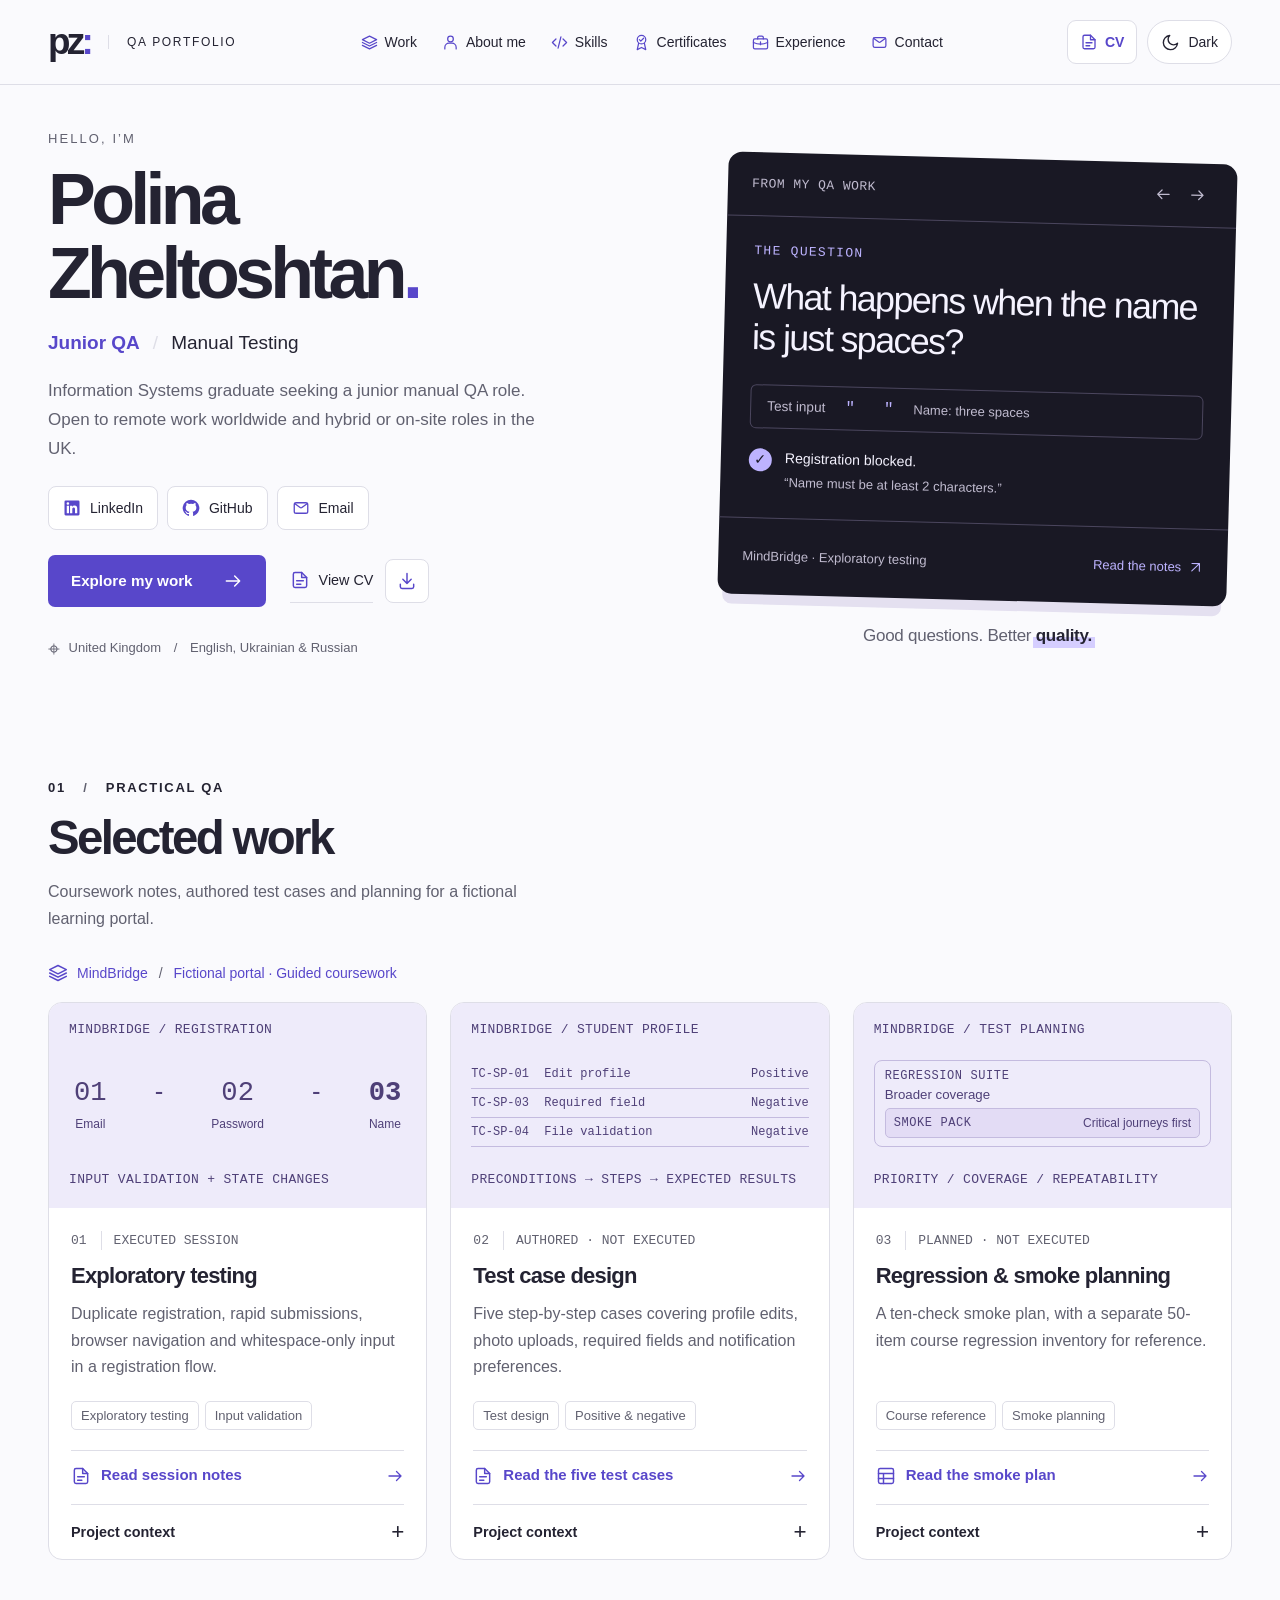
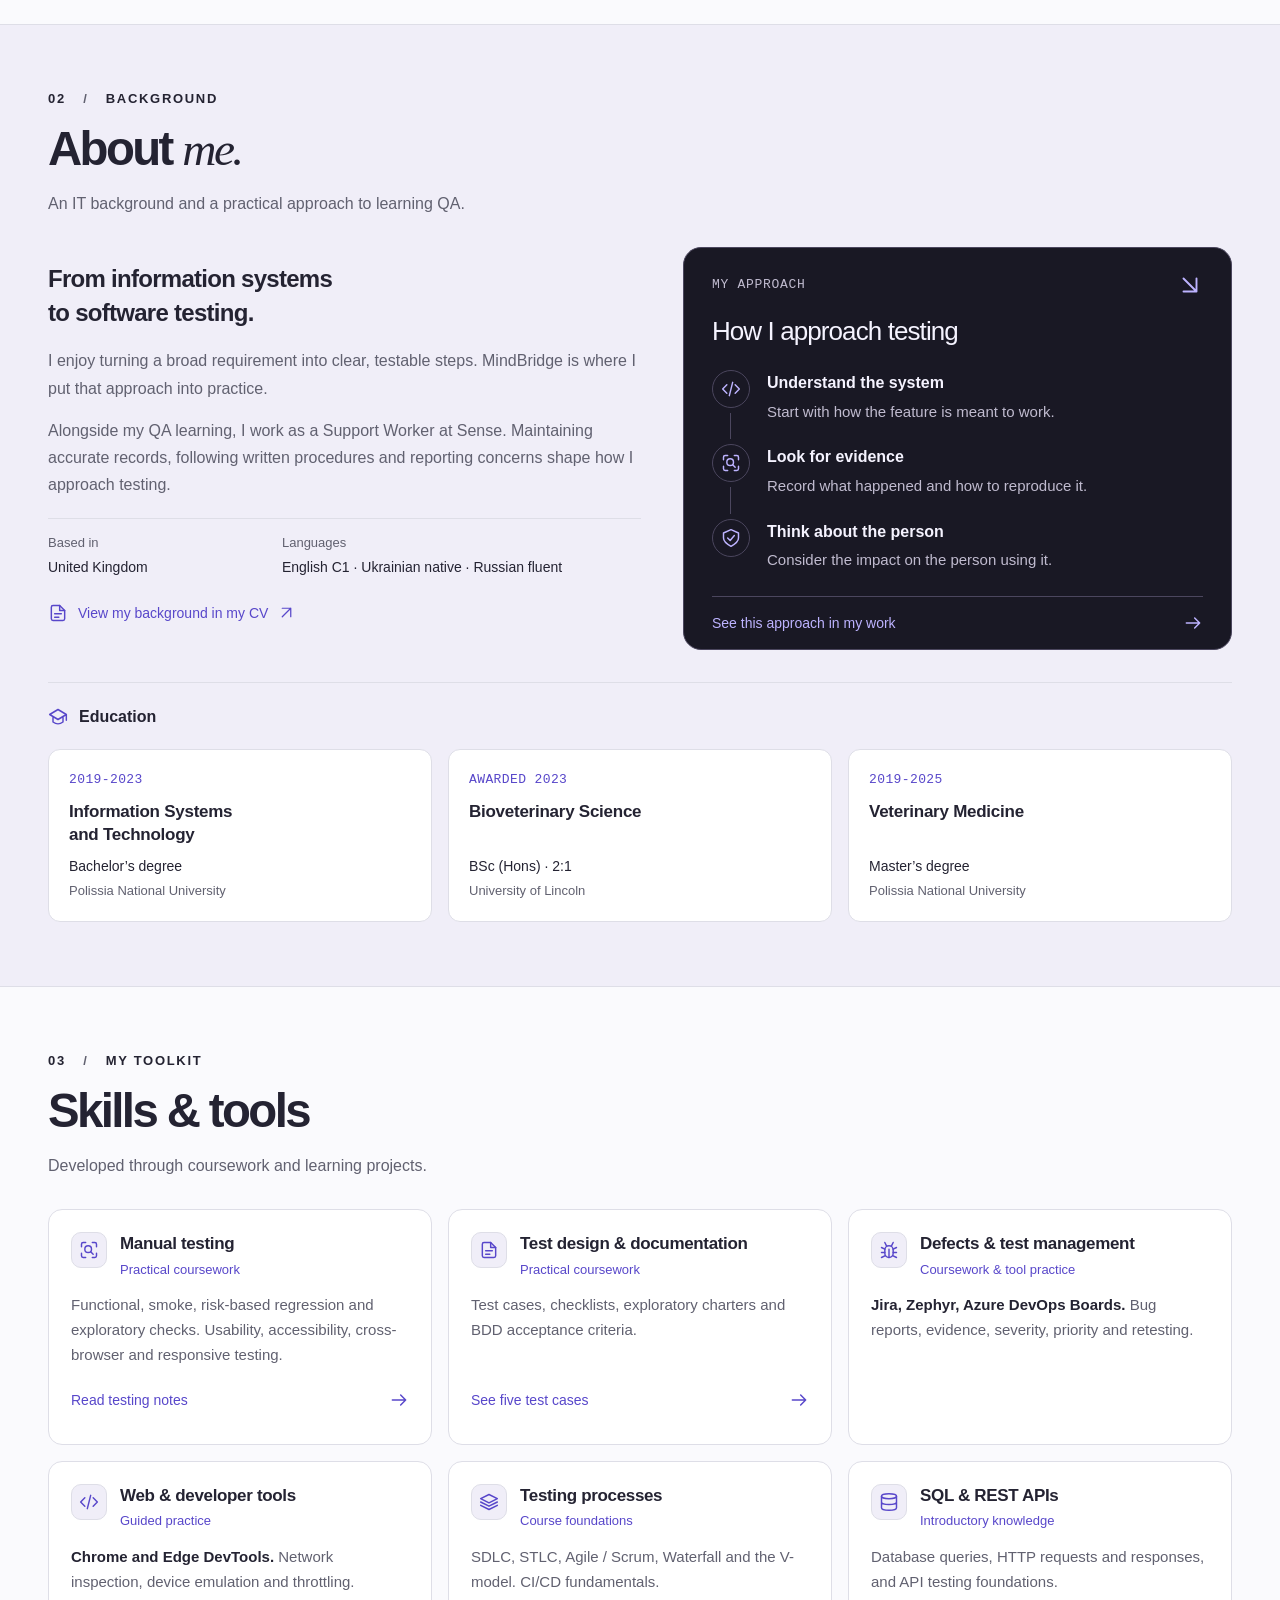
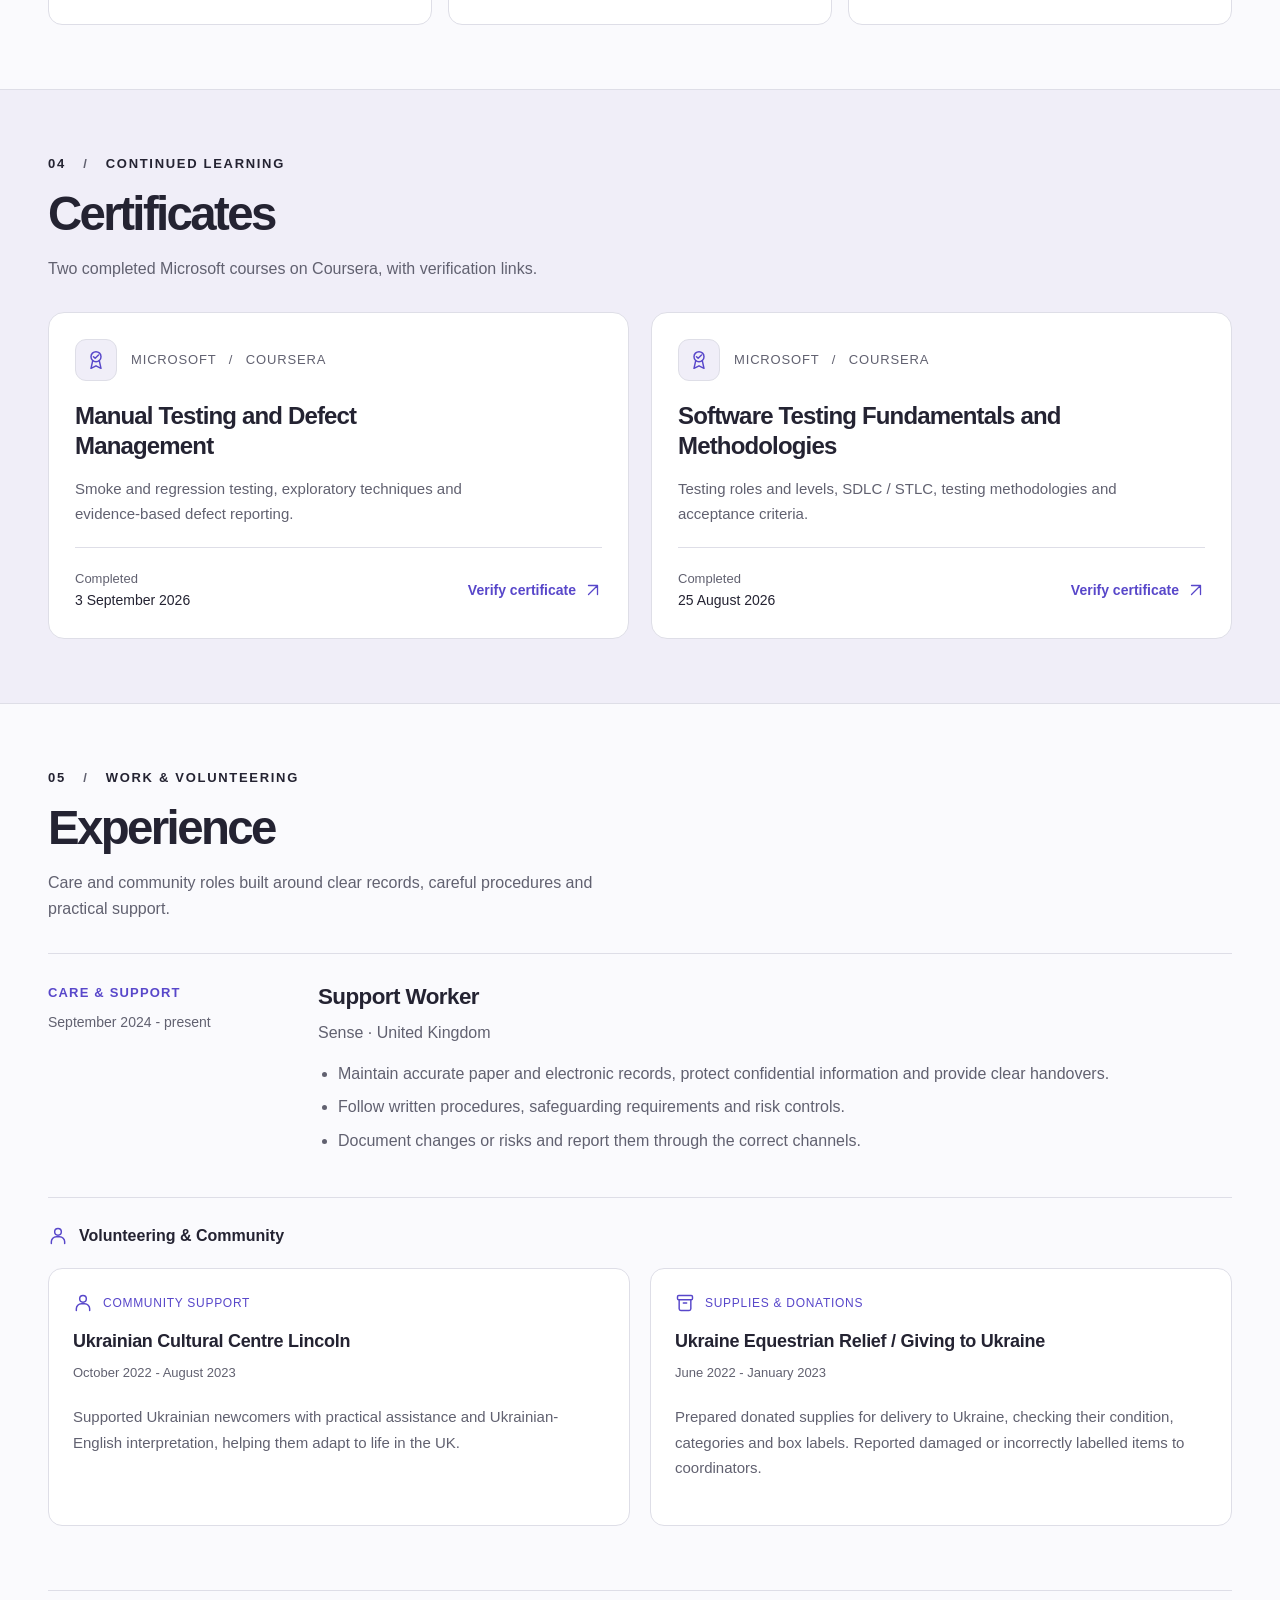
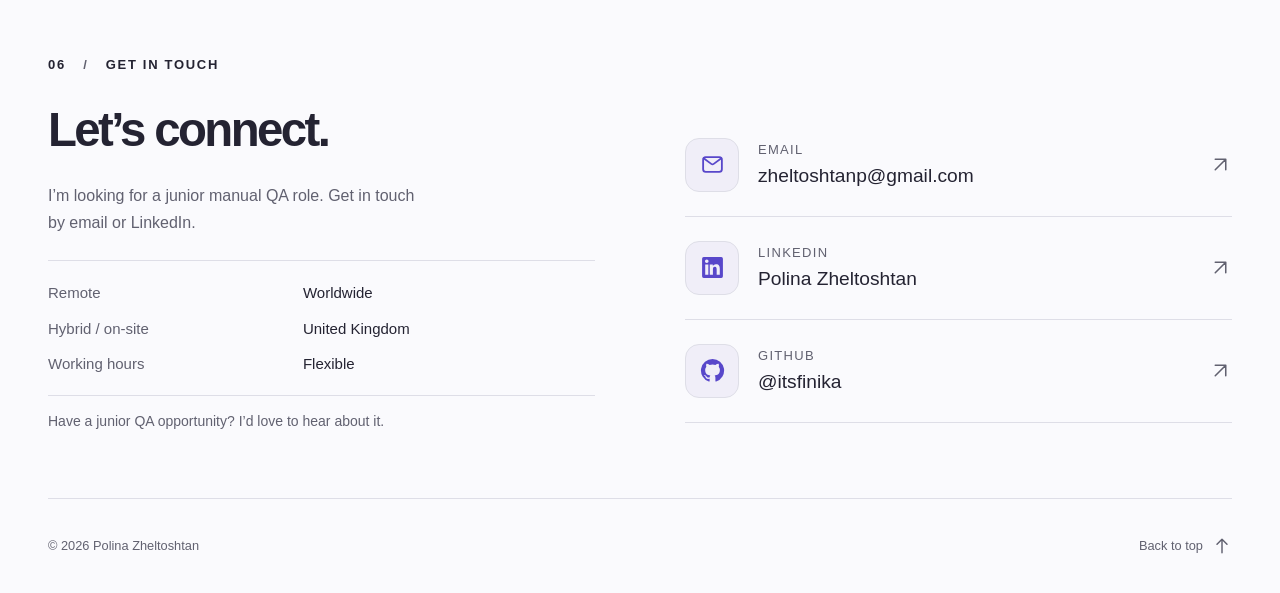
==== index.html @ d1024354 "Align volunteer and education rows when text wraps" ====
<!doctype html>
<html lang="en" class="portfolio-page">
<head>
  <meta charset="utf-8">
  <meta name="viewport" content="width=device-width, initial-scale=1">
  <meta name="description" content="Polina Zheltoshtan, aspiring QA engineer based in the UK. Explore practical testing work, test cases and exploratory testing notes.">
  <meta name="theme-color" content="#fafafd">
  <title>Polina Zheltoshtan - QA Portfolio</title>
  <link rel="icon" href="favicon-indigo.svg" type="image/svg+xml">
  <link rel="stylesheet" href="styles.css?v=998db8b4237c">
  <link rel="stylesheet" href="theme.css?v=20420f927479">
  <link rel="stylesheet" href="site.css?v=3de73f1bc0c9">
  <link rel="stylesheet" href="navigation.css?v=a8dd16d30ea9">
  <script src="site.js?v=d96e5020fb11"></script>
  <!-- social-preview:start -->
  <link rel="canonical" href="https://itsfinika.github.io/">
  <meta property="og:title" content="Polina Zheltoshtan - QA Portfolio">
  <meta property="og:description" content="Polina Zheltoshtan, aspiring QA engineer based in the UK. Explore practical testing work, test cases and exploratory testing notes.">
  <meta property="og:type" content="website">
  <meta property="og:site_name" content="Polina Zheltoshtan | QA Portfolio">
  <meta property="og:url" content="https://itsfinika.github.io/">
  <meta property="og:image" content="https://itsfinika.github.io/og.png">
  <meta property="og:image:type" content="image/png">
  <meta property="og:image:width" content="1733">
  <meta property="og:image:height" content="907">
  <meta property="og:image:alt" content="Polina Zheltoshtan. QA Portfolio. Manual testing, test design and exploratory testing.">
  <meta name="twitter:card" content="summary_large_image">
  <meta name="twitter:title" content="Polina Zheltoshtan - QA Portfolio">
  <meta name="twitter:description" content="Polina Zheltoshtan, aspiring QA engineer based in the UK. Explore practical testing work, test cases and exploratory testing notes.">
  <meta name="twitter:image" content="https://itsfinika.github.io/og.png">
  <meta name="twitter:image:alt" content="Polina Zheltoshtan. QA Portfolio. Manual testing, test design and exploratory testing.">
  <!-- social-preview:end -->
</head>
<body>
  <a class="skip-link" href="#main">Skip to content</a>
  <header class="site-header">
    <div class="header wrap">
      <a class="brand" href="#home" aria-label="Polina Zheltoshtan, home"><span class="monogram">pz<span>:</span></span><span class="brand-caption">QA PORTFOLIO</span></a>
      <nav class="section-jump" id="page-sections" aria-label="Portfolio sections">
        <details class="section-jump-menu" open>
          <summary><svg class="icon" width="20" height="20" aria-hidden="true" focusable="false"><use href="icons.svg#layers"></use></svg><span>Menu</span><svg class="icon" width="20" height="20" aria-hidden="true" focusable="false"><use href="icons.svg#chevron-down"></use></svg></summary>
          <div class="jump-content"><ul class="jump-links"><li><a href="#work" data-section-name="Work"><svg class="icon" width="20" height="20" aria-hidden="true" focusable="false"><use href="icons.svg#layers"></use></svg><span>Work</span></a></li><li><a href="#about" data-section-name="About me"><svg class="icon" width="20" height="20" aria-hidden="true" focusable="false"><use href="icons.svg#user"></use></svg><span>About me</span></a></li><li><a href="#skills" data-section-name="Skills"><svg class="icon" width="20" height="20" aria-hidden="true" focusable="false"><use href="icons.svg#code"></use></svg><span>Skills</span></a></li><li><a href="#certificates" data-section-name="Certificates"><svg class="icon" width="20" height="20" aria-hidden="true" focusable="false"><use href="icons.svg#award"></use></svg><span>Certificates</span></a></li><li><a href="#experience" data-section-name="Experience"><svg class="icon" width="20" height="20" aria-hidden="true" focusable="false"><use href="icons.svg#briefcase"></use></svg><span>Experience</span></a></li><li><a href="#contact" data-section-name="Contact"><svg class="icon" width="20" height="20" aria-hidden="true" focusable="false"><use href="icons.svg#mail"></use></svg><span>Contact</span></a></li></ul></div>
        </details>
      </nav>
      <div class="header-actions"><a class="header-cv" href="artifacts/polina-zheltoshtan-cv.pdf" target="_blank" rel="noopener noreferrer" aria-label="View CV, opens PDF in a new tab"><svg class="icon" width="20" height="20" aria-hidden="true" focusable="false"><use href="icons.svg#file-text"></use></svg><span>CV</span></a><button class="theme-toggle" type="button" data-theme-toggle aria-label="Switch to dark theme" hidden><span data-theme-symbol aria-hidden="true"><svg class="icon" width="20" height="20" aria-hidden="true" focusable="false"><use href="icons.svg#moon"></use></svg></span><span data-theme-name>Dark</span></button></div>
    </div>
  </header>
  <main id="main">
    <section class="hero hero-personal wrap" id="home" aria-labelledby="hero-title">
      <div class="hero-copy">
        <p class="eyebrow hero-greeting">HELLO, I’M</p>
        <h1 class="hero-name" id="hero-title"><span>Polina</span> <span>Zheltoshtan<span class="name-accent" aria-hidden="true">.</span></span></h1>
        <p class="hero-role"><span>Junior QA</span><span class="role-divider" aria-hidden="true">/</span><span>Manual Testing</span></p>
        <p class="hero-intro">Information Systems graduate seeking a junior manual QA role. Open to remote work worldwide and hybrid or on-site roles in the UK.</p>
        <nav class="hero-socials" aria-label="Connect with Polina">
          <a href="https://www.linkedin.com/in/polina-zheltoshtan" target="_blank" rel="noopener noreferrer"><svg class="icon" width="20" height="20" aria-hidden="true" focusable="false"><use href="icons.svg#linkedin"></use></svg><span>LinkedIn</span></a>
          <a href="https://github.com/itsfinika" target="_blank" rel="noopener noreferrer"><svg class="icon" width="20" height="20" aria-hidden="true" focusable="false"><use href="icons.svg#github"></use></svg><span>GitHub</span></a>
          <a href="mailto:zheltoshtanp@gmail.com"><svg class="icon" width="20" height="20" aria-hidden="true" focusable="false"><use href="icons.svg#mail"></use></svg><span>Email</span></a>
        </nav>
        <div class="hero-actions"><a class="button primary" href="#work">Explore my work <svg class="icon" width="20" height="20" aria-hidden="true" focusable="false"><use href="icons.svg#arrow-right"></use></svg></a><div class="cv-actions"><a class="text-link" href="artifacts/polina-zheltoshtan-cv.pdf" target="_blank" rel="noopener noreferrer"><svg class="icon" width="20" height="20" aria-hidden="true" focusable="false"><use href="icons.svg#file-text"></use></svg>View CV</a><a class="cv-download" href="artifacts/polina-zheltoshtan-cv.pdf" download aria-label="Download CV as PDF" title="Download PDF"><svg class="icon" width="20" height="20" aria-hidden="true" focusable="false"><use href="icons.svg#download"></use></svg></a></div></div>
        <p class="location"><span aria-hidden="true">⌖</span> United Kingdom <span class="separator">/</span> English, Ukrainian &amp; Russian</p>
      </div>
      <div class="hero-proof">
      <aside class="field-note note-carousel" aria-label="Examples from my QA work">
        <div class="note-top"><span>FROM MY QA WORK</span><div class="note-actions" role="group" aria-label="QA example controls" hidden><button type="button" class="note-previous" aria-label="Previous QA example" title="Previous example"><svg class="icon" width="20" height="20" aria-hidden="true" focusable="false"><use href="icons.svg#arrow-left"></use></svg></button><button type="button" class="note-next" aria-label="Next QA example" title="Next example"><svg class="icon" width="20" height="20" aria-hidden="true" focusable="false"><use href="icons.svg#arrow-right"></use></svg></button></div></div>
        <div class="note-deck">
          <div class="note-slide" id="qa-example-1" data-example-name="Whitespace-only name">
            <div class="note-body"><p class="note-label">THE QUESTION</p><h2>What happens when the name is just spaces?</h2><div class="test-input"><span>Test input</span><code aria-label="Name containing three spaces">"   "</code><span class="input-description">Name: three spaces</span></div><div class="note-result"><span class="check" aria-hidden="true">✓</span><div><strong>Registration blocked.</strong><p>“Name must be at least 2 characters.”</p></div></div></div>
            <div class="note-bottom"><span>MindBridge · Exploratory testing</span><a href="evidence/registration.html#finding-3" aria-label="Read the whitespace-only name finding">Read the notes <svg class="icon" width="20" height="20" aria-hidden="true" focusable="false"><use href="icons.svg#arrow-up-right"></use></svg></a></div>
          </div>
          <div class="note-slide" id="qa-example-4" data-example-name="Unsupported file type" hidden inert>
            <div class="note-body"><p class="note-label">THE QUESTION</p><h2>What if a photo upload is a text file?</h2><div class="test-input"><span>Test file</span><code>.txt</code><span class="input-description">Unsupported file type</span></div><div class="note-result"><span class="check note-expected" aria-hidden="true"><svg class="icon" width="20" height="20" focusable="false"><use href="icons.svg#file-text"></use></svg></span><div><strong>Expected: reject the file.</strong><p>Authored test case. Not executed.</p></div></div></div>
            <div class="note-bottom"><span>MindBridge · Test design</span><a href="evidence/student-profile.html#tc-sp-04-upload-an-invalid-profile-photo-file-type-negative">Read the test case <svg class="icon" width="20" height="20" aria-hidden="true" focusable="false"><use href="icons.svg#arrow-up-right"></use></svg></a></div>
          </div>
          <div class="note-slide" id="qa-example-5" data-example-name="Incorrect password" hidden inert>
            <div class="note-body"><p class="note-label">THE QUESTION</p><h2>Can a wrong password open the dashboard?</h2><div class="test-input"><span>Planned check</span><code>Wrong password</code><span class="input-description">Use a registered email</span></div><div class="note-result"><span class="check note-expected" aria-hidden="true"><svg class="icon" width="20" height="20" focusable="false"><use href="icons.svg#file-text"></use></svg></span><div><strong>Expected: block access.</strong><p>Planned smoke check. Not executed.</p></div></div></div>
            <div class="note-bottom"><span>MindBridge · Smoke planning</span><a href="evidence/regression-smoke.html#smoke-pack">Read the smoke plan <svg class="icon" width="20" height="20" aria-hidden="true" focusable="false"><use href="icons.svg#arrow-up-right"></use></svg></a></div>
          </div>
          <div class="note-slide" id="qa-example-2" data-example-name="Duplicate email" hidden inert>
            <div class="note-body"><p class="note-label">THE QUESTION</p><h2>What if the email is already registered?</h2><div class="test-input"><span>Test action</span><code>Sign up again</code><span class="input-description">Use a registered email</span></div><div class="note-result"><span class="check" aria-hidden="true">✓</span><div><strong>Duplicate email rejected.</strong><p>“Email already registered.”</p></div></div></div>
            <div class="note-bottom"><span>MindBridge · Exploratory testing</span><a href="evidence/registration.html#finding-1" aria-label="Read the duplicate email finding">Read the notes <svg class="icon" width="20" height="20" aria-hidden="true" focusable="false"><use href="icons.svg#arrow-up-right"></use></svg></a></div>
          </div>
          <div class="note-slide" id="qa-example-3" data-example-name="Browser Back navigation" hidden inert>
            <div class="note-body"><p class="note-label">THE QUESTION</p><h2>Does going back lose the password?</h2><div class="test-input"><span>Navigation</span><code>Step 3 → Back</code><span class="input-description">Return to Step 2</span></div><div class="note-result"><span class="check" aria-hidden="true">✓</span><div><strong>Password retained.</strong><p>The entered value remained available.</p></div></div></div>
            <div class="note-bottom"><span>MindBridge · Exploratory testing</span><a href="evidence/registration.html#finding-2" aria-label="Read the browser Back finding">Read the notes <svg class="icon" width="20" height="20" aria-hidden="true" focusable="false"><use href="icons.svg#arrow-up-right"></use></svg></a></div>
          </div>
        </div>
        <p class="sr-only note-announcement" role="status" aria-live="polite" aria-atomic="true"></p>
      </aside>
      <p class="hero-motto">Good questions. Better <span class="highlight">quality.</span></p>
      </div>
    </section>
    <section class="work wrap section" id="work" aria-labelledby="work-title">
      <div class="section-heading"><div><p class="eyebrow">01 <span>/</span> PRACTICAL QA</p><h2 id="work-title">Selected work</h2></div><p>Coursework notes, authored test cases and planning for a fictional learning portal.</p></div>
      <p class="project-family"><svg class="icon" width="20" height="20" aria-hidden="true" focusable="false"><use href="icons.svg#layers"></use></svg><span>MindBridge <span aria-hidden="true">/</span> Fictional portal · Guided coursework</span></p>
      <div class="project-grid">
        <article class="project" id="registration">
          <div class="project-visual registration-visual" aria-label="Registration flow: email, password, name"><span class="visual-caption">MINDBRIDGE / REGISTRATION</span><div class="flow"><span>01<span>Email</span></span><i aria-hidden="true">-</i><span>02<span>Password</span></span><i aria-hidden="true">-</i><span class="flow-active">03<span>Name</span></span></div><span class="visual-foot">INPUT VALIDATION + STATE CHANGES</span></div>
          <div class="project-body"><p class="project-meta">01 <span>EXECUTED SESSION</span></p><h3>Exploratory testing</h3><p>Duplicate registration, rapid submissions, browser navigation and whitespace-only input in a registration flow.</p><div class="tags"><span>Exploratory testing</span><span>Input validation</span></div><a class="read-evidence" href="evidence/registration.html"><span class="link-label"><svg class="icon" width="20" height="20" aria-hidden="true" focusable="false"><use href="icons.svg#file-text"></use></svg><span>Read session notes</span></span><svg class="icon" width="20" height="20" aria-hidden="true" focusable="false"><use href="icons.svg#arrow-right"></use></svg></a><details class="project-context"><summary>Project context <span aria-hidden="true">+</span></summary><div class="case-content"><h4>Approach</h4><p>Followed a course charter to explore repeated input, browser Back and whitespace validation in a local lab on 31 August 2026.</p><h4>Outcome</h4><p>Four UI observations from approximately nine minutes of recorded execution. No defects were confirmed; rapid submission still needs request and data-level evidence.</p><div class="context-downloads"><a class="artifact-link" href="artifacts/mindbridge-exploratory-notes.md" download><span class="link-label"><svg class="icon" width="20" height="20" aria-hidden="true" focusable="false"><use href="icons.svg#file-text"></use></svg><span>Download session notes</span></span><span class="link-meta">.md<svg class="icon icon-small" width="20" height="20" aria-hidden="true" focusable="false"><use href="icons.svg#download"></use></svg></span></a></div></div></details></div>
        </article>
        <article class="project" id="profile-testing">
          <div class="project-visual profile-visual"><span class="visual-caption">MINDBRIDGE / STUDENT PROFILE</span><div class="mini-table" aria-label="Sample test cases"><div><span>TC-SP-01</span><strong>Edit profile</strong><em>Positive</em></div><div><span>TC-SP-03</span><strong>Required field</strong><em>Negative</em></div><div><span>TC-SP-04</span><strong>File validation</strong><em>Negative</em></div></div><span class="visual-foot">PRECONDITIONS → STEPS → EXPECTED RESULTS</span></div>
          <div class="project-body"><p class="project-meta">02 <span>AUTHORED · NOT EXECUTED</span></p><h3>Test case design</h3><p>Five step-by-step cases covering profile edits, photo uploads, required fields and notification preferences.</p><div class="tags"><span>Test design</span><span>Positive & negative</span></div><a class="read-evidence" href="evidence/student-profile.html"><span class="link-label"><svg class="icon" width="20" height="20" aria-hidden="true" focusable="false"><use href="icons.svg#file-text"></use></svg><span>Read the five test cases</span></span><svg class="icon" width="20" height="20" aria-hidden="true" focusable="false"><use href="icons.svg#arrow-right"></use></svg></a><details class="project-context"><summary>Project context <span aria-hidden="true">+</span></summary><div class="case-content"><h4>Approach</h4><p>Defined independent preconditions, specific test data, observable expected results and a baseline to restore after each case.</p><h4>Scope & status</h4><p>Based on five course scenarios and reference examples. The portfolio edition has independent setup, concise steps and bundled test files. Not executed.</p><div class="context-downloads"><a class="artifact-link" href="artifacts/mindbridge-test-cases.md" download><span class="link-label"><svg class="icon" width="20" height="20" aria-hidden="true" focusable="false"><use href="icons.svg#file-text"></use></svg><span>Download test cases</span></span><span class="link-meta">.md<svg class="icon icon-small" width="20" height="20" aria-hidden="true" focusable="false"><use href="icons.svg#download"></use></svg></span></a><a class="artifact-link" href="artifacts/mindbridge-test-cases.zip" download><span class="link-label"><svg class="icon" width="20" height="20" aria-hidden="true" focusable="false"><use href="icons.svg#archive"></use></svg><span>Cases with test fixtures</span></span><span class="link-meta">.zip<svg class="icon icon-small" width="20" height="20" aria-hidden="true" focusable="false"><use href="icons.svg#download"></use></svg></span></a></div></div></details></div>
        </article>
        <article class="project" id="regression">
          <div class="project-visual regression-visual"><span class="visual-caption">MINDBRIDGE / TEST PLANNING</span><div class="suite-diagram"><div><span>REGRESSION SUITE</span><strong>Broader coverage</strong><div><span>SMOKE PACK</span><strong>Critical journeys first</strong></div></div></div><span class="visual-foot">PRIORITY / COVERAGE / REPEATABILITY</span></div>
          <div class="project-body"><p class="project-meta">03 <span>PLANNED &middot; NOT EXECUTED</span></p><h3>Regression & smoke planning</h3><p>A ten-check smoke plan, with a separate 50-item course regression inventory for reference.</p><div class="tags"><span>Course reference</span><span>Smoke planning</span></div><a class="read-evidence" href="evidence/regression-smoke.html"><span class="link-label"><svg class="icon" width="20" height="20" aria-hidden="true" focusable="false"><use href="icons.svg#table"></use></svg><span>Read the smoke plan</span></span><svg class="icon" width="20" height="20" aria-hidden="true" focusable="false"><use href="icons.svg#arrow-right"></use></svg></a><details class="project-context"><summary>Project context <span aria-hidden="true">+</span></summary><div class="case-content"><h4>Approach</h4><p>Refined a guided smoke-planning exercise with explicit fixture states and checks of observable outcomes.</p><h4>Deliverables</h4><p>The smoke CSV contains proposed checks. The 50-item inventory and its priorities are course reference material. Setup, open questions and ID mapping are included; execution and import are not claimed.</p><div class="context-downloads"><a class="artifact-link" href="artifacts/smoke-pack.csv" download><span class="link-label"><svg class="icon" width="20" height="20" aria-hidden="true" focusable="false"><use href="icons.svg#table"></use></svg><span>Download smoke checks</span></span><span class="link-meta">.csv<svg class="icon icon-small" width="20" height="20" aria-hidden="true" focusable="false"><use href="icons.svg#download"></use></svg></span></a><a class="artifact-link" href="artifacts/master-regression-suite.csv" download><span class="link-label"><svg class="icon" width="20" height="20" aria-hidden="true" focusable="false"><use href="icons.svg#table"></use></svg><span>Course regression inventory</span></span><span class="link-meta">.csv<svg class="icon icon-small" width="20" height="20" aria-hidden="true" focusable="false"><use href="icons.svg#download"></use></svg></span></a></div></div></details></div>
        </article>
      </div>
    </section>
    <section class="about-section" id="about" aria-labelledby="about-title">
      <div class="wrap section">
        <div class="section-heading"><div><p class="eyebrow">02 <span>/</span> BACKGROUND</p><h2 id="about-title">About <span class="serif">me.</span></h2></div><p>An IT background and a practical approach to learning QA.</p></div>
        <div class="about-story-grid">

          <div class="about-story">
            <p class="about-intro">From information systems<br> to software testing.</p>
            <p>I enjoy turning a broad requirement into clear, testable steps. MindBridge is where I put that approach into practice.</p>
            <p>Alongside my QA learning, I work as a Support Worker at Sense. Maintaining accurate records, following written procedures and reporting concerns shape how I approach testing.</p>
            <dl class="about-facts"><div><dt>Based in</dt><dd>United Kingdom</dd></div><div><dt>Languages</dt><dd>English C1 · Ukrainian native · Russian fluent</dd></div></dl>
            <a class="about-cv-link" href="artifacts/polina-zheltoshtan-cv.pdf" target="_blank" rel="noopener noreferrer"><svg class="icon" width="20" height="20" aria-hidden="true" focusable="false"><use href="icons.svg#file-text"></use></svg><span>View my background in my CV</span><svg class="icon" width="20" height="20" aria-hidden="true" focusable="false"><use href="icons.svg#arrow-up-right"></use></svg></a>
          </div>
          <aside class="journey-card" aria-labelledby="journey-title">
            <div class="journey-top"><span>MY APPROACH</span><svg class="icon" width="20" height="20" aria-hidden="true" focusable="false"><use href="icons.svg#arrow-down-right"></use></svg></div>
            <h3 id="journey-title">How I approach testing</h3>
            <ol class="journey-list">
              <li><span class="feature-icon" aria-hidden="true"><svg class="icon" width="20" height="20" aria-hidden="true" focusable="false"><use href="icons.svg#code"></use></svg></span><div><h4>Understand the system</h4><p>Start with how the feature is meant to work.</p></div></li>
              <li><span class="feature-icon" aria-hidden="true"><svg class="icon" width="20" height="20" aria-hidden="true" focusable="false"><use href="icons.svg#scan"></use></svg></span><div><h4>Look for evidence</h4><p>Record what happened and how to reproduce it.</p></div></li>
              <li><span class="feature-icon" aria-hidden="true"><svg class="icon" width="20" height="20" aria-hidden="true" focusable="false"><use href="icons.svg#shield-check"></use></svg></span><div><h4>Think about the person</h4><p>Consider the impact on the person using it.</p></div></li>
            </ol>
            <a href="#work">See this approach in my work <svg class="icon" width="20" height="20" aria-hidden="true" focusable="false"><use href="icons.svg#arrow-right"></use></svg></a>
          </aside>
        </div>
        <div class="education-block" aria-labelledby="education-title">
          <div class="subsection-label"><svg class="icon" width="20" height="20" aria-hidden="true" focusable="false"><use href="icons.svg#graduation-cap"></use></svg><h3 id="education-title">Education</h3></div>
          <div class="education-grid">
            <article><p class="education-date">2019-2023</p><h4>Information Systems<br> and Technology</h4><p>Bachelor’s degree</p><span>Polissia National University</span></article>
            <article><p class="education-date">AWARDED 2023</p><h4>Bioveterinary Science</h4><p>BSc (Hons) · 2:1</p><span>University of Lincoln</span></article>
            <article><p class="education-date">2019-2025</p><h4>Veterinary Medicine</h4><p>Master’s degree</p><span>Polissia National University</span></article>
          </div>
        </div>
      </div>
    </section>
    <section class="toolkit wrap section" id="skills" aria-labelledby="skills-title">
      <div class="section-heading"><div><p class="eyebrow">03 <span>/</span> MY TOOLKIT</p><h2 id="skills-title">Skills & tools</h2></div><p>Developed through coursework and learning projects.</p></div>
      <div class="skill-grid"><article class="skill-card"><div class="skill-heading"><span class="feature-icon" aria-hidden="true"><svg class="icon" width="20" height="20" aria-hidden="true" focusable="false"><use href="icons.svg#scan"></use></svg></span><div><h3>Manual testing</h3><p class="skill-level">Practical coursework</p></div></div><p class="skill-description">Functional, smoke, risk-based regression and exploratory checks. Usability, accessibility, cross-browser and responsive testing.</p><a class="skill-evidence" href="evidence/registration.html">Read testing notes <svg class="icon" width="20" height="20" aria-hidden="true" focusable="false"><use href="icons.svg#arrow-right"></use></svg></a></article><article class="skill-card"><div class="skill-heading"><span class="feature-icon" aria-hidden="true"><svg class="icon" width="20" height="20" aria-hidden="true" focusable="false"><use href="icons.svg#file-text"></use></svg></span><div><h3>Test design & documentation</h3><p class="skill-level">Practical coursework</p></div></div><p class="skill-description">Test cases, checklists, exploratory charters and BDD acceptance criteria.</p><a class="skill-evidence" href="evidence/student-profile.html">See five test cases <svg class="icon" width="20" height="20" aria-hidden="true" focusable="false"><use href="icons.svg#arrow-right"></use></svg></a></article><article class="skill-card"><div class="skill-heading"><span class="feature-icon" aria-hidden="true"><svg class="icon" width="20" height="20" aria-hidden="true" focusable="false"><use href="icons.svg#bug"></use></svg></span><div><h3>Defects & test management</h3><p class="skill-level">Coursework & tool practice</p></div></div><p class="skill-description"><strong>Jira, Zephyr, Azure DevOps Boards.</strong> Bug reports, evidence, severity, priority and retesting.</p></article><article class="skill-card"><div class="skill-heading"><span class="feature-icon" aria-hidden="true"><svg class="icon" width="20" height="20" aria-hidden="true" focusable="false"><use href="icons.svg#code"></use></svg></span><div><h3>Web & developer tools</h3><p class="skill-level">Guided practice</p></div></div><p class="skill-description"><strong>Chrome and Edge DevTools.</strong> Network inspection, device emulation and throttling.</p></article><article class="skill-card"><div class="skill-heading"><span class="feature-icon" aria-hidden="true"><svg class="icon" width="20" height="20" aria-hidden="true" focusable="false"><use href="icons.svg#layers"></use></svg></span><div><h3>Testing processes</h3><p class="skill-level">Course foundations</p></div></div><p class="skill-description">SDLC, STLC, Agile / Scrum, Waterfall and the V-model. CI/CD fundamentals.</p></article><article class="skill-card"><div class="skill-heading"><span class="feature-icon" aria-hidden="true"><svg class="icon" width="20" height="20" aria-hidden="true" focusable="false"><use href="icons.svg#database"></use></svg></span><div><h3>SQL & REST APIs</h3><p class="skill-level">Introductory knowledge</p></div></div><p class="skill-description">Database queries, HTTP requests and responses, and API testing foundations.</p></article></div>
    </section>
    <section class="certifications-section" id="certificates" aria-labelledby="certificates-title"><div class="wrap section">
      <div class="section-heading"><div><p class="eyebrow">04 <span>/</span> CONTINUED LEARNING</p><h2 id="certificates-title">Certificates</h2></div><p>Two completed Microsoft courses on Coursera, with verification links.</p></div>
      <div class="certificate-grid"><article class="certificate-card">
  <div class="certificate-top"><span class="feature-icon" aria-hidden="true"><svg class="icon" width="20" height="20" aria-hidden="true" focusable="false"><use href="icons.svg#award"></use></svg></span><span>MICROSOFT <span aria-hidden="true">/</span> COURSERA</span></div>
  <h3>Manual Testing and Defect Management</h3><p>Smoke and regression testing, exploratory techniques and evidence-based defect reporting.</p>
  <div class="certificate-bottom"><span>Completed <time datetime="2026-09-03">3 September 2026</time></span><a href="https://www.coursera.org/account/accomplishments/verify/F2MSXQT20IV5" target="_blank" rel="noopener noreferrer" aria-label="Verify certificate: Manual Testing and Defect Management">Verify certificate <svg class="icon" width="20" height="20" aria-hidden="true" focusable="false"><use href="icons.svg#arrow-up-right"></use></svg></a></div>
</article>
<article class="certificate-card">
  <div class="certificate-top"><span class="feature-icon" aria-hidden="true"><svg class="icon" width="20" height="20" aria-hidden="true" focusable="false"><use href="icons.svg#award"></use></svg></span><span>MICROSOFT <span aria-hidden="true">/</span> COURSERA</span></div>
  <h3>Software Testing Fundamentals and Methodologies</h3><p>Testing roles and levels, SDLC / STLC, testing methodologies and acceptance criteria.</p>
  <div class="certificate-bottom"><span>Completed <time datetime="2026-08-25">25 August 2026</time></span><a href="https://www.coursera.org/account/accomplishments/verify/H235QQZV63V8" target="_blank" rel="noopener noreferrer" aria-label="Verify certificate: Software Testing Fundamentals and Methodologies">Verify certificate <svg class="icon" width="20" height="20" aria-hidden="true" focusable="false"><use href="icons.svg#arrow-up-right"></use></svg></a></div>
</article></div>
    </div></section>
    <section class="experience wrap section" id="experience" aria-labelledby="experience-title">
      <div class="section-heading"><div><p class="eyebrow">05 <span>/</span> WORK & VOLUNTEERING</p><h2 id="experience-title">Experience</h2></div><p>Care and community roles built around clear records, careful procedures and practical support.</p></div>
      <div class="experience-list">
        <article class="experience-item"><div class="experience-meta"><p class="experience-kind">CARE & SUPPORT</p><p>September 2024 - present</p></div><div><h3>Support Worker</h3><p class="experience-place">Sense · United Kingdom</p><ul><li>Maintain accurate paper and electronic records, protect confidential information and provide clear handovers.</li><li>Follow written procedures, safeguarding requirements and risk controls.</li><li>Document changes or risks and report them through the correct channels.</li></ul></div></article>
      </div>
      <section class="volunteering" aria-labelledby="volunteering-title">
        <div class="subsection-label"><svg class="icon" width="20" height="20" aria-hidden="true" focusable="false"><use href="icons.svg#user"></use></svg><h3 id="volunteering-title">Volunteering &amp; Community</h3></div>
        <div class="volunteer-grid">
          <article class="volunteer-card">
            <div class="volunteer-kind"><svg class="icon" width="20" height="20" aria-hidden="true" focusable="false"><use href="icons.svg#user"></use></svg><span>COMMUNITY SUPPORT</span></div>
            <h4>Ukrainian Cultural Centre Lincoln</h4>
            <p class="volunteer-date"><time datetime="2022-10">October 2022</time> - <time datetime="2023-08">August 2023</time></p>
            <p>Supported Ukrainian newcomers with practical assistance and Ukrainian-English interpretation, helping them adapt to life in the UK.</p>
          </article>
          <article class="volunteer-card">
            <div class="volunteer-kind"><svg class="icon" width="20" height="20" aria-hidden="true" focusable="false"><use href="icons.svg#archive"></use></svg><span>SUPPLIES &amp; DONATIONS</span></div>
            <h4>Ukraine Equestrian Relief / Giving to Ukraine</h4>
            <p class="volunteer-date"><time datetime="2022-06">June 2022</time> - <time datetime="2023-01">January 2023</time></p>
            <p>Prepared donated supplies for delivery to Ukraine, checking their condition, categories and box labels. Reported damaged or incorrectly labelled items to coordinators.</p>
          </article>
        </div>
      </section>
    </section>
    <section class="contact wrap section" id="contact" aria-labelledby="contact-title"><p class="eyebrow">06 <span>/</span> GET IN TOUCH</p><div class="contact-grid"><div><h2 id="contact-title">Let’s connect.</h2><p>I’m looking for a junior manual QA role. Get in touch by email or LinkedIn.</p><dl class="work-preferences"><div><dt>Remote</dt><dd>Worldwide</dd></div><div><dt>Hybrid / on-site</dt><dd>United Kingdom</dd></div><div><dt>Working hours</dt><dd>Flexible</dd></div></dl><p class="availability-note">Have a junior QA opportunity? I’d love to hear about it.</p></div><div class="contact-links"><a href="mailto:zheltoshtanp@gmail.com" title="Write an email to Polina"><span class="contact-icon" aria-hidden="true"><svg class="icon" width="20" height="20" aria-hidden="true" focusable="false"><use href="icons.svg#mail"></use></svg></span><span class="contact-copy"><small>EMAIL</small><span class="contact-value" id="contact-email">zheltoshtanp@gmail.com</span></span><span class="contact-arrow" aria-hidden="true"><svg class="icon" width="20" height="20" aria-hidden="true" focusable="false"><use href="icons.svg#arrow-up-right"></use></svg></span></a><a href="https://www.linkedin.com/in/polina-zheltoshtan" target="_blank" rel="noopener noreferrer"><span class="contact-icon" aria-hidden="true"><svg class="icon" width="20" height="20" aria-hidden="true" focusable="false"><use href="icons.svg#linkedin"></use></svg></span><span class="contact-copy"><small>LINKEDIN</small><span class="contact-value">Polina Zheltoshtan</span></span><span class="contact-arrow" aria-hidden="true"><svg class="icon" width="20" height="20" aria-hidden="true" focusable="false"><use href="icons.svg#arrow-up-right"></use></svg></span></a><a href="https://github.com/itsfinika" target="_blank" rel="noopener noreferrer"><span class="contact-icon" aria-hidden="true"><svg class="icon" width="20" height="20" aria-hidden="true" focusable="false"><use href="icons.svg#github"></use></svg></span><span class="contact-copy"><small>GITHUB</small><span class="contact-value">@itsfinika</span></span><span class="contact-arrow" aria-hidden="true"><svg class="icon" width="20" height="20" aria-hidden="true" focusable="false"><use href="icons.svg#arrow-up-right"></use></svg></span></a></div></div></section>
  </main>
  <footer class="wrap footer"><span>© 2026 Polina Zheltoshtan</span><a href="#home">Back to top <svg class="icon" width="20" height="20" aria-hidden="true" focusable="false"><use href="icons.svg#arrow-up"></use></svg></a></footer>
</body>
</html>
---- styles.css ----
:root{color-scheme:light;--ink:#19231d;--muted:#5b645e;--line:#dbe0da;--paper:#fafbf8;--accent:#d3f26b;--dark:#131916;--radius:14px;font-family:"Segoe UI",Arial,sans-serif;color:var(--ink);background:var(--paper);font-synthesis:none}
*{box-sizing:border-box}html{scroll-behavior:smooth;scroll-padding-top:2rem}body{margin:0}a{color:inherit;text-decoration:none}button,a,summary{-webkit-tap-highlight-color:transparent}a:focus-visible,summary:focus-visible{outline:3px solid #648716;outline-offset:6px}a:hover{text-decoration:underline;text-underline-offset:5px}p{font-size:1rem;line-height:1.7;margin:0 0 1.25rem}h1,h2,h3,h4{margin:0;font-weight:600}h1,h2{letter-spacing:-.055em;line-height:1.08}h2{font-size:clamp(2.35rem,4.4vw,3.65rem)}.wrap{width:min(1240px,calc(100% - 96px));margin-inline:auto}.header{display:flex;align-items:center;justify-content:space-between;min-height:104px;border-bottom:1px solid var(--line);gap:24px}.brand{display:flex;align-items:center;gap:18px}.brand:hover{text-decoration:none}.monogram{font-size:2.3rem;font-weight:750;letter-spacing:-.1em}.monogram>span{color:#769f23}.brand-caption{font-size:.75rem;letter-spacing:.14em;border-left:1px solid #b9c0b9;padding-left:18px}.header nav{display:flex;align-items:center;gap:32px;font-size:.9rem}.nav-contact{border:1px solid var(--ink);border-radius:40px;padding:11px 20px}.nav-contact>span{margin-left:16px}.hero{display:grid;grid-template-columns:1.2fr 1fr;gap:70px;align-items:center;padding-block:83px 76px}.eyebrow{font-size:.75rem;letter-spacing:.13em;font-weight:650;line-height:1.6;margin-bottom:27px}.eyebrow>span{margin:0 12px;color:#88927d}h1{font-size:clamp(3rem,5.4vw,4.9rem);margin-bottom:28px;letter-spacing:-.065em}.highlight{position:relative;display:inline-block;isolation:isolate}.highlight:after{content:"";position:absolute;z-index:-1;inset:60% -6px 2px;background:var(--accent)}.hero-intro{max-width:485px;font-size:1.09rem;color:var(--muted);line-height:1.8}.hero-actions{display:flex;align-items:center;flex-wrap:wrap;gap:25px;margin-top:32px}.button{display:inline-flex;justify-content:space-between;align-items:center;gap:30px;font-size:.95rem;font-weight:600;padding:16px 23px;border-radius:7px}.primary{background:var(--ink);color:white}.primary:hover{background:#344139;text-decoration:none}.text-link{font-size:.9rem;border-bottom:1px solid var(--ink);padding-bottom:4px}.location{font-size:.8rem;color:var(--muted);margin:35px 0 0}.location>span:first-child{font-size:1.3rem;vertical-align:middle;margin-right:5px}.separator{margin:0 9px;color:#8c978e}.field-note{background:var(--dark);color:#f5f8f0;border-radius:var(--radius);transform:rotate(1.5deg);box-shadow:0 15px 0 -5px #e7ebdf;overflow:hidden}.note-top{display:flex;justify-content:space-between;gap:20px;padding:22px 26px;border-bottom:1px solid #354137;color:#bec9bf;font-family:Consolas,monospace;font-size:.75rem;letter-spacing:.035em}.note-body{padding:29px 32px 30px}.note-label{font-family:Consolas,monospace;color:var(--accent);font-size:.75rem;letter-spacing:.1em;margin-bottom:14px}.note-body h2{font-size:clamp(2rem,3.3vw,3rem);letter-spacing:-.045em;font-weight:500;line-height:1.1}.test-input{display:flex;gap:25px;align-items:center;border:1px solid #667360;border-radius:6px;padding:12px 16px;margin-top:25px;font-size:.85rem;color:#d5ddd2}.test-input code{color:var(--accent);font-size:1.2rem;white-space:pre}.input-caret{height:19px;border-left:1px solid var(--accent)}.note-result{display:flex;gap:13px;margin-top:20px;align-items:flex-start}.check{background:var(--accent);color:var(--dark);border-radius:50%;width:23px;height:23px;display:grid;place-items:center;flex-shrink:0;font-size:.9rem}.note-result strong{font-size:.88rem;font-weight:500}.note-result p{font-size:.8rem;color:#b5c0b3;margin:5px 0 0}.note-bottom{display:flex;justify-content:space-between;gap:18px;padding:18px 26px;border-top:1px solid #354137;font-size:.75rem;color:#b5c0b3}.note-bottom a{color:var(--accent);white-space:nowrap}.focus-strip{border-block:1px solid var(--line);background:#f0f3eb}.focus-strip>.wrap{display:flex;align-items:center;justify-content:space-between;gap:20px;padding-block:22px}.focus-strip span{font-size:.75rem;color:var(--muted);letter-spacing:.08em}.focus-strip p{margin:0;font-size:.95rem}.focus-strip i{font-style:normal;color:#8d9d77;margin:0 28px}.section{padding-block:86px}.section-heading{display:flex;justify-content:space-between;align-items:flex-end;gap:40px;margin-bottom:40px}.section-heading .eyebrow{margin-bottom:18px}.section-heading>p{max-width:295px;color:var(--muted);font-size:.95rem;margin-bottom:4px}.project-grid{display:grid;grid-template-columns:repeat(3,minmax(0,1fr));gap:23px}.project{border:1px solid var(--line);border-radius:var(--radius);background:white;align-self:start;overflow:hidden;scroll-margin-top:24px}.project-visual{height:221px;display:flex;flex-direction:column;justify-content:space-between;padding:23px 21px;overflow:hidden}.visual-caption,.visual-foot{font-family:Consolas,monospace;font-size:.75rem;letter-spacing:.025em}.visual-foot{font-size:.75rem}.registration-visual{background:#eaf0db}.flow{display:flex;justify-content:space-between;align-items:flex-start;gap:4px;padding:10px 9px}.flow>span{display:flex;flex-direction:column;align-items:center;font-family:Consolas,monospace;font-size:1.7rem}.flow>span>span{font: .75rem "Segoe UI",Arial,sans-serif;margin-top:9px}.flow i{font-style:normal;color:#91a57a;font-size:1.6rem}.flow-active{color:#365019;font-weight:bold}.profile-visual{background:#e8eef7}.mini-table{font-family:Consolas,monospace;font-size:.75rem}.mini-table>div{display:grid;grid-template-columns:66px 1fr auto;gap:7px;padding:11px 0;border-bottom:1px solid #c5d1e0}.mini-table strong{font-weight:500}.mini-table em{font-style:normal;color:#455574}.regression-visual{background:#ede9f4}.suite-diagram{padding:4px 0}.suite-diagram>div{border:1px solid #c3b8d9;border-radius:8px;padding:11px 13px;display:flex;flex-direction:column;gap:4px}.suite-diagram span{font-family:Consolas,monospace;font-size:.75rem;letter-spacing:.05em;color:#5e4f74}.suite-diagram strong{font-size:.83rem;font-weight:500}.suite-diagram>div>div{border:1px solid #9e8eb6;border-radius:5px;padding:9px 12px;margin-top:5px;display:flex;justify-content:space-between;align-items:center;gap:8px;background:#e1d8ee}.suite-diagram>div>div strong{font-size:.75rem}.project-body{padding:24px 23px 0}.project-meta{display:flex;align-items:center;gap:14px;color:var(--muted);font-family:Consolas,monospace;font-size:.75rem;line-height:1.5;margin-bottom:15px}.project-meta>span{border-left:1px solid var(--line);padding-left:12px}.project h3{font-size:1.4rem;letter-spacing:-.035em;line-height:1.22;margin-bottom:15px}.project-body>p:not(.project-meta){color:var(--muted);font-size:.94rem;line-height:1.7;min-height:103px}.tags{display:flex;flex-wrap:wrap;gap:6px;margin:20px 0 25px}.tags span{font-size:.75rem;padding:6px 9px;border:1px solid var(--line);border-radius:5px;color:#475246}details{border-top:1px solid var(--line)}summary{padding:19px 0;cursor:pointer;display:flex;justify-content:space-between;gap:15px;align-items:center;font-size:.9rem;font-weight:600;list-style:none}summary::-webkit-details-marker{display:none}summary>span{font-size:1.4rem;font-weight:400;transition:transform .15s}details[open] summary>span{transform:rotate(45deg)}summary:hover{color:#587815}.case-content{padding-bottom:20px}.case-content h4{font-size:.88rem;margin:12px 0 7px}.case-content p{font-size:.9rem;color:var(--muted);line-height:1.7}.artifact-link{display:flex;justify-content:space-between;gap:12px;font-size:.85rem;font-weight:600;padding:13px 0;border-top:1px solid var(--line)}.artifact-link>span{white-space:nowrap;color:var(--muted);font-size:.75rem}.about-section{background:#eff2eb;border-block:1px solid var(--line)}.about-grid{display:grid;grid-template-columns:1fr 1.1fr;gap:100px}.serif{font-family:Georgia,"Times New Roman",serif;font-weight:400;font-style:italic;letter-spacing:-.055em}.about-location{font-size:.75rem;letter-spacing:.065em;color:var(--muted);margin-top:30px}.about-copy>p{color:var(--muted)}.about-copy .lead{font-size:1.35rem;line-height:1.6;color:var(--ink);margin-bottom:22px}.skills{margin-top:30px}.skills h3,.education h3{font-size:1rem;font-weight:600;margin-bottom:12px}.skills dl{margin:0}.skills dl>div{display:grid;grid-template-columns:140px 1fr;gap:18px;border-top:1px solid #d3dbcd;padding:16px 0}.skills dt{font-size:.9rem;font-weight:600;line-height:1.6}.skills dd{margin:0;font-size:.9rem;line-height:1.7;color:var(--muted)}.education{margin-top:28px;border-top:1px solid #d3dbcd;padding-top:25px}.education p{font-size:.9rem;margin-bottom:15px}.education strong{display:block;font-weight:500}.education p>span{display:block;font-size:.85rem;color:var(--muted)}.contact-grid{display:grid;grid-template-columns:1fr 1fr;gap:90px}.contact h2{font-size:clamp(3rem,5.4vw,4.5rem)}.contact-grid>div>p{color:var(--muted);max-width:385px;margin:25px 0 0}.contact-links{align-self:center}.contact-links>a{display:flex;align-items:center;justify-content:space-between;gap:20px;border-bottom:1px solid var(--line);padding:22px 0;font-size:1.2rem;overflow-wrap:anywhere}.contact-links small{display:block;font-size:.75rem;letter-spacing:.1em;color:var(--muted);margin-bottom:8px}.contact-links>a>span:last-child{font-size:1.6rem}.footer{border-top:1px solid var(--line);display:flex;justify-content:space-between;align-items:center;gap:24px;padding-block:25px;font-size:.8rem;color:var(--muted)}.skip-link{position:fixed;left:15px;top:-100px;background:var(--accent);padding:15px;z-index:10}.skip-link:focus{top:15px}
@media(min-width:1500px){.hero{padding-block:100px}.hero h1{font-size:5rem}}
@media(max-width:1100px){.wrap{width:calc(100% - 64px)}.hero{gap:35px}.project-grid{gap:15px}.project-body{padding-inline:18px}.project-visual{padding-inline:15px}.mini-table>div{grid-template-columns:62px 1fr}.mini-table em{display:none}.suite-diagram>div>div{align-items:flex-start;flex-direction:column}.about-grid{gap:60px}.contact-grid{gap:45px}.focus-strip i{margin-inline:12px}.project-body>p:not(.project-meta){min-height:130px}}
@media(max-width:800px){.hero{grid-template-columns:1fr;padding-block:50px;gap:40px}.hero-copy{max-width:620px}.hero h1{font-size:clamp(3.4rem,8.5vw,5rem)}.field-note{transform:none;max-width:560px;width:100%}.note-body h2 br{display:none}.note-body h2{max-width:420px}.test-input{max-width:400px}.focus-strip>.wrap{flex-direction:column;align-items:flex-start;gap:10px}.project-grid{grid-template-columns:1fr}.project{display:grid;grid-template-columns:40% 60%}.project-visual{height:100%;min-height:255px;gap:25px}.project-body>p:not(.project-meta){min-height:0}.about-grid{grid-template-columns:1fr;gap:35px}.about-grid h2 br{display:none}.about-location{margin-top:20px}.section{padding-block:60px}.section-heading{align-items:flex-start;gap:25px}.section-heading>p{max-width:230px}.contact-grid{gap:35px}.contact-links>a{font-size:1rem}.footer>span:nth-child(2){display:none}}
@media(max-width:540px){.wrap{width:calc(100% - 40px)}.header{min-height:86px;gap:12px;flex-wrap:wrap;padding-block:15px}.brand{gap:10px}.brand-caption{display:none}.monogram{font-size:2rem}.header nav{gap:16px;font-size:.85rem}.nav-contact{padding:8px 10px}.nav-contact>span{display:none}.hero{padding-block:42px}.eyebrow{font-size:.75rem;letter-spacing:.065em}.hero h1{font-size:clamp(2.6rem,10.4vw,3.5rem)}.hero-intro{font-size:1rem}.hero-actions{gap:18px}.button{gap:18px;padding:15px 18px}.location{font-size:.75rem}.note-top{padding:18px;font-size:.75rem;letter-spacing:0}.note-body{padding:24px}.note-body h2{font-size:2.1rem}.note-bottom{padding:17px 20px;flex-wrap:wrap;gap:10px}.focus-strip p{font-size:.85rem;line-height:2}.focus-strip i{margin-inline:6px}.section-heading{flex-direction:column;gap:20px}.section-heading>p{max-width:100%}.section-heading h2 br{display:none}.project{display:block}.project-visual{height:210px;min-height:0;padding:20px;gap:0}.mini-table>div{grid-template-columns:65px 1fr auto}.mini-table em{display:block}.suite-diagram>div>div{flex-direction:row;align-items:center}.project-body{padding:24px 22px 0}.project h3{font-size:1.5rem}.project-body>p:not(.project-meta){font-size:1rem}.project-grid{gap:25px}.skills dl>div{grid-template-columns:1fr;gap:5px}.contact-grid{grid-template-columns:1fr;gap:20px}.contact-links>a{font-size:1.1rem}.footer{font-size:.75rem;gap:12px}.contact .eyebrow{margin-bottom:20px}}
@media(prefers-reduced-motion:reduce){html{scroll-behavior:auto}*{transition:none!important}}
---- theme.css ----
/* Approved blue-violet palette. site.js uses the saved choice, then device preference. */
:root{--ink:#242332;--muted:#616170;--line:#dedee7;--paper:#fafafd;--dark:#191824;--brand:#5847ca;--accent:#bdb3ff;--marker:#d5ceff;--button-bg:#5847ca;--button-ink:#ffffff;--button-hover:#4938b7;--soft:#f0eef8;--surface:#ffffff;--note-ink:#f5f3ff;--note-muted:#c0bbcF;--note-line:#4b465e;--note-shadow:#e4e0f0;--illustration-bg:#eeebfa;--illustration-line:#c4bbdf;--illustration-ink:#4f4078;--illustration-inner:#e3dcf5;color:var(--ink);background:var(--paper);color-scheme:light}
:root[data-theme="dark"]{--ink:#f1eff8;--muted:#b7b3c7;--line:#3c394b;--paper:#14141c;--dark:#1e1c2a;--brand:#bdb3ff;--accent:#bdb3ff;--marker:#514087;--button-bg:#bdb3ff;--button-ink:#201936;--button-hover:#d2caff;--soft:#1b1a25;--surface:#1c1b27;--note-ink:#f5f3ff;--note-muted:#c0bbcf;--note-line:#534a68;--note-shadow:#292437;--illustration-bg:#29233b;--illustration-line:#62537d;--illustration-ink:#d6c6f1;--illustration-inner:#3c3053;color-scheme:dark}
body{color:var(--ink);background:var(--paper)}.monogram>span,summary:hover{color:var(--brand)}a:focus-visible,summary:focus-visible{outline-color:var(--brand)}.brand-caption{border-color:var(--line)}.eyebrow>span,.separator,.focus-strip i{color:var(--muted)}.highlight:after{background:var(--marker)}.primary{background:var(--button-bg);color:var(--button-ink)}.primary:hover{background:var(--button-hover)}.field-note{color:var(--note-ink);box-shadow:0 15px 0 -5px var(--note-shadow)}.note-top,.note-bottom{border-color:var(--note-line);color:var(--note-muted)}.test-input{border-color:var(--note-line);color:var(--note-muted)}.note-result p{color:var(--note-muted)}.check{color:var(--dark)}.focus-strip,.about-section{background:var(--soft)}.project{background:var(--surface)}.registration-visual,.profile-visual,.regression-visual{background:var(--illustration-bg);color:var(--illustration-ink)}.flow i,.flow-active,.mini-table em,.suite-diagram span{color:var(--illustration-ink)}.mini-table>div,.suite-diagram>div,.suite-diagram>div>div{border-color:var(--illustration-line)}.suite-diagram>div>div{background:var(--illustration-inner)}.tags span{color:var(--muted)}.skills dl>div,.education{border-color:var(--line)}.skip-link{background:var(--button-bg);color:var(--button-ink)}
---- site.css ----
/* Shared navigation, experience and evidence reading pages. */
/* About: a connected story, a compact education row and an honest learning toolkit. */
.about-heading>p{max-width:310px}.about-story-grid{display:grid;grid-template-columns:minmax(0,1fr) minmax(0,1.08fr);gap:58px;align-items:center}.journey-card{background:var(--dark);color:var(--note-ink);border:1px solid var(--note-line);border-radius:18px;padding:30px 32px 0;overflow:hidden}.journey-top{display:flex;justify-content:space-between;align-items:center;gap:20px;color:var(--note-muted);font: .6875rem/1.6 Consolas,monospace;letter-spacing:.055em;margin-bottom:24px}.journey-top>.icon{color:var(--accent);width:26px;height:26px}.journey-card h3{font-size:clamp(1.5rem,2.2vw,2rem);line-height:1.2;letter-spacing:-.035em;font-weight:500}.journey-list{list-style:none;padding:0;margin:28px 0}.journey-list li{display:grid;grid-template-columns:38px minmax(0,1fr);gap:17px;position:relative;padding-bottom:24px}.journey-list li:last-child{padding-bottom:0}.journey-list li:not(:last-child):before{content:"";position:absolute;left:18px;top:43px;bottom:5px;border-left:1px solid var(--note-line)}.feature-icon{display:grid;place-items:center;width:42px;height:42px;border-radius:11px;color:var(--brand);background:var(--soft);border:1px solid var(--line);flex-shrink:0}.journey-list .feature-icon{width:38px;height:38px;border-radius:50%;color:var(--accent);background:var(--dark);border-color:var(--note-line)}.journey-list h4{font-size:1rem;line-height:1.4;font-weight:600;margin:2px 0 5px}.journey-list p{font-size:.9375rem;line-height:1.65;color:var(--note-muted);margin:0;max-width:340px}.journey-card>a{display:flex;align-items:center;justify-content:space-between;gap:20px;border-top:1px solid var(--note-line);padding:20px 0;color:var(--accent);font-size:.875rem;line-height:1.6}.about-story{min-width:0}.about-story>p{color:var(--muted);font-size:1rem;line-height:1.8;margin-bottom:17px}.about-story>.about-intro{font-size:1.625rem;line-height:1.4;letter-spacing:-.03em;font-weight:550;color:var(--ink);margin-bottom:22px}.about-facts{display:grid;grid-template-columns:.85fr 1.4fr;gap:16px;margin:26px 0 20px;padding-top:20px;border-top:1px solid var(--line)}.about-facts dt{color:var(--muted);font-size:.75rem;margin-bottom:6px}.about-facts dd{margin:0;font-size:.875rem;line-height:1.6;font-weight:500}.about-cv-link{display:inline-flex;align-items:center;gap:10px;font-size:.875rem;line-height:1.6;color:var(--brand);padding:10px 0;min-height:44px}.about-cv-link>.icon:last-child{width:17px;height:17px}.education-block{margin-top:48px;padding-top:28px;border-top:1px solid var(--line)}.subsection-label{display:flex;align-items:center;gap:11px;margin-bottom:22px}.subsection-label>.icon{color:var(--brand)}.subsection-label h3{font-size:1rem}.subsection-label>span{margin-left:auto;font-size:.8125rem;line-height:1.5;color:var(--muted)}.education-grid{display:grid;grid-template-columns:repeat(3,minmax(0,1fr));gap:16px}.education-grid article{padding:23px 24px;border:1px solid var(--line);border-radius:12px;background:var(--surface)}.education-grid .education-date{font: .75rem/1.5 Consolas,monospace;letter-spacing:.03em;color:var(--brand);margin:0 0 13px}.education-grid h4{font-size:1.0625rem;line-height:1.4;letter-spacing:-.015em;min-height:48px;margin-bottom:12px}.education-grid p{font-size:.875rem;margin:0 0 3px;line-height:1.6}.education-grid article>span{display:block;font-size:.8125rem;line-height:1.6;color:var(--muted)}.toolkit .section-heading>p{max-width:330px}.skill-grid{display:grid;grid-template-columns:repeat(3,minmax(0,1fr));gap:16px}.skill-card{padding:27px;border:1px solid var(--line);border-radius:14px;background:var(--surface)}.skill-card .feature-icon{margin-bottom:21px}.skill-card h3{font-size:1.1875rem;line-height:1.35;letter-spacing:-.02em;margin-bottom:9px}.skill-card>.skill-level{font-size:.75rem;line-height:1.5;color:var(--brand);margin-bottom:16px}.skill-card>p:last-child{font-size:.9375rem;line-height:1.75;color:var(--muted);margin:0}.certifications-section{background:var(--soft);border-block:1px solid var(--line)}.certifications-section .section-heading>p{max-width:325px}.certificate-grid{display:grid;grid-template-columns:repeat(2,minmax(0,1fr));gap:22px}.certificate-card{display:flex;flex-direction:column;padding:30px;border:1px solid var(--line);border-radius:16px;background:var(--surface)}.certificate-top{display:flex;align-items:center;gap:14px;margin-bottom:25px}.certificate-top>span:not(.feature-icon){font-size:.75rem;letter-spacing:.065em;color:var(--muted);line-height:1.6}.certificate-top>span>span{margin:0 8px;color:var(--muted)}.certificate-card h3{font-size:1.625rem;line-height:1.25;letter-spacing:-.035em;max-width:420px;margin-bottom:15px}.certificate-card>p{font-size:.9375rem;line-height:1.7;color:var(--muted);max-width:440px;margin-bottom:26px}.certificate-bottom{display:flex;align-items:center;justify-content:space-between;gap:15px;padding-top:20px;border-top:1px solid var(--line);margin-top:auto}.certificate-bottom>span{font-size:.75rem;color:var(--muted);line-height:1.65}.certificate-bottom time{display:block;color:var(--ink);font-size:.875rem}.certificate-bottom a{display:inline-flex;align-items:center;gap:8px;min-height:44px;color:var(--brand);font-size:.875rem;font-weight:600}.certificate-bottom a .icon{width:18px;height:18px}
@media(max-width:1100px){.about-story-grid{gap:30px}.journey-card{padding:26px 25px 0}.about-facts{grid-template-columns:1fr;gap:12px;margin-top:20px}.about-facts>div{display:flex;align-items:baseline;gap:15px}.about-facts dt{min-width:65px;margin:0}.skill-card{padding:24px}.certificate-card{padding:26px}.certificate-bottom{align-items:flex-start;flex-direction:column;gap:7px}}
@media(max-width:800px){.about-story-grid{grid-template-columns:1fr;gap:32px}.journey-card{padding:28px 30px 0}.journey-card h3 br{display:none}.journey-list p{max-width:none}.about-story>.about-intro br{display:none}.about-facts{grid-template-columns:1fr 1.4fr}.about-facts>div{display:block}.about-facts dt{margin-bottom:5px}.education-grid{grid-template-columns:1fr}.education-grid article{display:grid;grid-template-columns:110px minmax(0,1fr);gap:3px 20px;padding:21px 24px}.education-grid .education-date{grid-row:1/4;margin:3px 0 0}.education-grid h4{min-height:0;margin:0 0 4px}.education-grid h4 br{display:none}.education-grid p,.education-grid article>span{grid-column:2}.education-grid .education-date{grid-column:1}.skill-grid{grid-template-columns:repeat(2,minmax(0,1fr))}.certificate-grid{gap:16px}.certificate-card h3{font-size:1.375rem}.certificate-card{padding:24px}.certificate-top{gap:10px;align-items:flex-start}.certificate-top>span:not(.feature-icon){font-size:.6875rem;padding-top:4px}.certificate-top>span>span{margin:0 3px}}
@media(max-width:540px){.about-heading h2{max-width:380px}.journey-card{padding:24px 22px 0}.journey-top{font-size:.6875rem;gap:14px;margin-bottom:21px}.journey-card h3{font-size:1.65rem}.journey-list{margin-block:25px}.journey-list li{gap:14px}.journey-list p{font-size:.875rem}.about-story>.about-intro{font-size:1.5rem}.about-facts{grid-template-columns:1fr;gap:14px}.about-facts>div{display:flex;gap:12px}.about-facts dt{min-width:65px}.about-cv-link{font-size:.8125rem}.education-block{margin-top:34px;padding-top:25px}.subsection-label{flex-wrap:wrap;gap:8px}.subsection-label>span{flex-basis:100%;margin:2px 0 0}.education-grid article{display:block;padding:21px 22px}.education-grid .education-date{margin:0 0 10px}.education-grid h4{margin-bottom:9px}.skill-grid,.certificate-grid{grid-template-columns:1fr}.skill-card{padding:24px}.skill-card .feature-icon{margin-bottom:17px}.certificate-card{padding:25px 23px}.certificate-card h3{font-size:1.5rem}.certificate-top{align-items:center;margin-bottom:22px}.certificate-top>span:not(.feature-icon){font-size:.75rem;padding-top:0}.certificate-bottom{flex-direction:row;align-items:center;gap:12px}.certificate-bottom a{font-size:.8125rem}}
@media(max-width:370px){.certificate-bottom{flex-direction:column;align-items:flex-start}.about-facts>div{display:block}}
/* Personal introduction: name, role and professional links lead the first screen. */
.hero-personal{grid-template-columns:minmax(0,1.2fr) minmax(0,1fr);gap:64px;padding-block:56px 60px;align-items:center}.hero-personal .hero-copy{min-width:0;max-width:none}.hero-personal .hero-greeting{margin-bottom:13px;color:var(--muted);font-weight:500;letter-spacing:.16em}.hero-personal .hero-name{font-size:clamp(3.2rem,5.6vw,5rem);font-weight:650;line-height:1.03;letter-spacing:-.065em;margin:0 0 19px}.hero-name>span{display:block}.hero-name .name-accent{color:var(--brand)}.hero-role{display:flex;align-items:center;flex-wrap:wrap;gap:13px;font-size:1.1875rem;line-height:1.5;margin:0 0 19px;font-weight:500}.hero-role>span:first-child{color:var(--brand);font-weight:650}.hero-role .role-divider{color:var(--line);font-weight:400}.hero-personal .hero-intro{max-width:515px;font-size:1.0625rem;line-height:1.75;margin:0 0 22px}.hero-socials{display:flex;align-items:center;flex-wrap:wrap;gap:9px}.hero-socials>a{display:inline-flex;align-items:center;justify-content:center;gap:9px;min-height:44px;padding:10px 14px;border:1px solid var(--line);border-radius:8px;color:var(--ink);font-size:.875rem;font-weight:500;background:var(--surface);transition:background-color .15s,border-color .15s,color .15s}.hero-socials>a>.icon{width:18px;height:18px;color:var(--brand)}.hero-socials>a:hover{background:var(--soft);border-color:var(--brand);color:var(--brand);text-decoration:none}.hero-personal .hero-actions{margin-top:25px;gap:24px}.hero-personal .location{margin-top:24px;font-size:.8125rem}.hero-proof{min-width:0;padding:12px 0 0}.hero-proof .field-note{width:100%}.hero-motto{font-size:1.0625rem;line-height:1.6;text-align:center;margin:30px 0 0;color:var(--muted);letter-spacing:-.015em}.hero-motto .highlight{font-weight:600;color:var(--ink)}.hero-motto .highlight:after{inset:56% -3px 1px}
@media(max-width:1100px){.hero-personal{gap:38px;padding-block:48px 52px}.hero-personal .hero-name{font-size:clamp(3rem,5.7vw,4.5rem)}.hero-personal .hero-actions{gap:20px}.hero-personal .hero-intro{font-size:1rem}.hero-personal .hero-role{font-size:1.0625rem}}
@media(max-width:800px){.hero-personal{grid-template-columns:minmax(0,1fr);gap:38px;padding-block:42px 50px}.hero-personal .hero-copy{max-width:640px}.hero-personal .hero-name{font-size:clamp(3.4rem,8vw,4.6rem)}.hero-personal .hero-intro{max-width:550px}.hero-proof{max-width:560px;width:100%;padding-top:0}.hero-motto{margin-top:23px;text-align:left}.hero-personal .hero-role{font-size:1.125rem}}
@media(max-width:540px){.hero-personal{padding-block:33px 40px;gap:34px}.hero-personal .hero-name{font-size:clamp(2.3rem,9.6vw,3.25rem);letter-spacing:-.055em;line-height:1.08;margin-bottom:16px}.hero-personal .hero-greeting{font-size:.75rem;margin-bottom:11px}.hero-personal .hero-role{font-size:1rem;gap:11px;margin-bottom:16px}.hero-personal .hero-intro{font-size:1rem;line-height:1.75;margin-bottom:19px}.hero-socials{gap:7px}.hero-socials>a{padding:9px 11px;gap:8px}.hero-personal .hero-actions{margin-top:23px;gap:18px}.hero-personal .hero-actions>.button{padding:15px 17px;gap:17px}.hero-personal .location{font-size:.75rem;margin-top:23px}.hero-motto{font-size:1rem}}
@media(prefers-reduced-motion:reduce){.hero-socials>a{transition:none}}
.icon{display:inline-block;width:20px;height:20px;vertical-align:middle;flex-shrink:0;fill:none;color:inherit}.icon-small{width:18px;height:18px}.link-label{display:inline-flex;align-items:center;gap:10px;min-width:0}.link-label>span{min-width:0}.link-meta{display:inline-flex;align-items:center;gap:7px;white-space:nowrap}.hero-actions .text-link,.nav-contact,.footer>a,.reading-footer .text-link{display:inline-flex;align-items:center;gap:9px}.nav-contact .icon{width:17px;height:17px}.hero-actions .text-link>.icon{color:var(--brand)}.read-evidence>.icon{width:18px;height:18px}.read-evidence .link-label>.icon,.artifact-link .link-label>.icon{color:var(--brand)}.artifact-link>.link-label{font-size:inherit;white-space:normal;color:inherit}.artifact-link>.link-meta{font-size:.8125rem;color:var(--muted)}.note-bottom>a{display:inline-flex;align-items:center;gap:7px}.note-bottom .icon{width:15px;height:15px}.contact-links>a{display:grid;grid-template-columns:54px minmax(0,1fr)24px;column-gap:19px;align-items:center;padding-block:24px}.contact-icon{display:grid;place-items:center;width:54px;height:54px;background:var(--soft);border:1px solid var(--line);border-radius:14px;color:var(--brand);transition:background-color .15s,color .15s,border-color .15s}.contact-icon>.icon{width:25px;height:25px}.contact-copy{display:block;min-width:0}.contact-value{display:block;overflow-wrap:anywhere}.contact-links>a>.contact-arrow{display:grid;place-items:center;color:var(--muted)}.contact-arrow>.icon{width:21px;height:21px}.contact-links>a:hover{text-decoration:none}.contact-links>a:hover .contact-icon{background:var(--button-bg);color:var(--button-ink);border-color:var(--button-bg)}.contact-links>a:hover .contact-value{text-decoration:underline;text-underline-offset:5px}.contact-links>a:hover .contact-arrow{color:var(--brand)}.theme-toggle [data-theme-symbol]{display:inline-flex;align-items:center}.theme-toggle .icon{width:19px;height:19px}
@media(max-width:540px){.contact-links>a{grid-template-columns:44px minmax(0,1fr)20px;column-gap:12px}.contact-icon{width:44px;height:44px;border-radius:12px}.contact-icon>.icon{width:22px;height:22px}.contact-arrow>.icon{width:18px;height:18px}.contact-links small{font-size:.75rem;margin-bottom:6px}.contact-value{font-size:1rem}.link-label{gap:8px}}
@media(prefers-reduced-motion:reduce){.contact-icon{transition:none}}
@media(max-width:540px){.header .nav-contact>.icon{display:none}}
.header-tools{display:flex;align-items:center;gap:22px;min-width:0}.theme-toggle{display:inline-flex;align-items:center;justify-content:center;gap:8px;min-height:44px;padding:10px 13px;border:1px solid var(--line);border-radius:40px;background:var(--surface);color:var(--ink);font:500 .875rem "Segoe UI",Arial,sans-serif;cursor:pointer;white-space:nowrap}.theme-toggle:hover{border-color:var(--brand);color:var(--brand)}.theme-toggle:focus-visible{outline:3px solid var(--brand);outline-offset:4px}.theme-toggle[hidden]{display:none}.theme-toggle [data-theme-symbol]{font-size:1.2rem;line-height:1}.read-evidence{display:flex;align-items:center;justify-content:space-between;gap:15px;padding:13px 0;color:var(--brand);font-size:1rem;font-weight:600;border-top:1px solid var(--line)}.project-body>p:not(.project-meta),.case-content p{font-size:1rem}.case-content h4,.artifact-link{font-size:.9375rem}.experience{border-bottom:1px solid var(--line)}.experience .section-heading>p{max-width:355px}.experience-list{border-top:1px solid var(--line)}.experience-item{display:grid;grid-template-columns:230px minmax(0,1fr);gap:50px;padding:34px 0;border-bottom:1px solid var(--line)}.experience-item:last-child{border-bottom:0;padding-bottom:0}.experience-meta p{font-size:.875rem;color:var(--muted);margin:0 0 7px}.experience-meta .experience-kind{font-size:.75rem;font-weight:600;letter-spacing:.09em;color:var(--brand)}.experience-item h3{font-size:1.4rem;line-height:1.3;letter-spacing:-.025em}.experience-place{color:var(--muted);font-size:1rem;margin:8px 0 15px}.experience-item ul{margin:0;padding-left:20px}.experience-item li{font-size:1rem;line-height:1.75;margin:7px 0;color:var(--muted)}
.evidence-header{padding-block:42px 38px;border-bottom:1px solid var(--line)}.back-link{display:inline-flex;gap:10px;align-items:center;font-size:.9375rem;color:var(--muted);margin-bottom:30px}.evidence-header .eyebrow{color:var(--brand);margin-bottom:15px}.evidence-header h1{font-size:clamp(2.5rem,5vw,4.4rem);max-width:950px;letter-spacing:-.05em;margin-bottom:20px}.evidence-description{max-width:720px;color:var(--muted);font-size:1.125rem}.evidence-actions{display:flex;align-items:center;flex-wrap:wrap;gap:20px;margin-top:26px}.evidence-status{display:inline-flex;font-size:.875rem;line-height:1.5;padding:10px 14px;border:1px solid var(--illustration-line);border-radius:6px;color:var(--illustration-ink);background:var(--illustration-bg)}.reading-layout{display:grid;grid-template-columns:220px minmax(0,1fr);gap:70px;padding-block:45px 75px}.document-nav{position:sticky;top:25px;align-self:start;max-height:calc(100vh - 50px);overflow:auto}.document-nav h2{font-size:.875rem;font-weight:600;letter-spacing:.01em;line-height:1.5;margin-bottom:14px}.document-nav nav{display:flex;flex-direction:column;gap:0;border-left:1px solid var(--line)}.document-nav a{padding:8px 0 8px 16px;font-size:.875rem;line-height:1.5;color:var(--muted)}.document-nav a:hover{color:var(--brand)}.document-content{min-width:0;overflow-wrap:anywhere}.document-content h2{font-size:1.65rem;letter-spacing:-.025em;line-height:1.3;margin:44px 0 20px;scroll-margin-top:30px}.document-content h2:first-child{margin-top:0}.document-content h3{font-size:1.1875rem;letter-spacing:-.01em;line-height:1.4;margin:27px 0 13px;scroll-margin-top:30px}.document-content h4{font-size:1rem;margin:22px 0 12px}.document-content p,.document-content li{font-size:1rem;line-height:1.8;color:var(--muted)}.document-content strong{color:var(--ink);font-weight:600}.document-content ul,.document-content ol{padding-left:23px;margin:15px 0 24px}.document-content li{margin:6px 0}.document-content code{font-family:Consolas,monospace;font-size:.9em;background:var(--soft);padding:2px 5px;border:1px solid var(--line);border-radius:4px;color:var(--ink);overflow-wrap:anywhere;white-space:pre-wrap}.document-content hr{height:1px;background:var(--line);border:0;margin:35px 0}.document-content .table-scroll{width:100%;overflow-x:auto;overscroll-behavior-inline:contain;margin:24px 0;border:1px solid var(--line);border-radius:10px;background:var(--surface)}.table-scroll:focus-visible{outline:3px solid var(--brand);outline-offset:4px}.document-content table{border-collapse:collapse;width:100%;font-size:.9375rem;line-height:1.65;text-align:left;min-width:610px}.document-content table.finding-table{min-width:480px}.document-content th{padding:13px 16px;background:var(--soft);font-weight:600;font-size:.875rem;vertical-align:top;color:var(--ink);border-bottom:1px solid var(--line)}.document-content td{padding:14px 16px;vertical-align:top;border-bottom:1px solid var(--line);color:var(--muted)}.document-content tr:last-child td{border-bottom:0}.document-content td:first-child{min-width:55px}.document-content .finding-table td:first-child{width:29%}.document-content caption{font-size:.875rem;text-align:left;padding:10px 16px;border-bottom:1px solid var(--line);color:var(--muted)}.reading-end{margin-top:40px;padding-top:25px;border-top:1px solid var(--line)}.reading-end p{font-size:.9375rem}.checklist-mark{font-family:"Segoe UI Symbol","Segoe UI",sans-serif;color:var(--brand);margin-right:6px}.document-content .checklist{list-style:none;padding-left:0}.reading-footer{display:flex;align-items:center;justify-content:space-between;gap:20px;flex-wrap:wrap}.reading-footer .text-link{color:var(--brand)}
@media(max-width:1100px){.header .brand-caption{display:none}.header-tools{gap:15px}.header nav{gap:22px}.reading-layout{gap:35px;grid-template-columns:190px minmax(0,1fr)}}
@media(max-width:800px){.experience-item{grid-template-columns:175px minmax(0,1fr);gap:30px}.reading-layout{grid-template-columns:1fr;gap:30px}.document-nav{position:static;max-height:none;border:1px solid var(--line);padding:20px;border-radius:10px}.document-nav nav{display:grid;grid-template-columns:1fr 1fr;border-left:0;gap:0 18px}.document-nav a{padding:7px 0}.header-tools{gap:12px}.header nav{gap:16px}}
@media(max-width:540px){.header{flex-wrap:wrap;justify-content:space-between}.header-tools{flex:1;justify-content:flex-end;gap:12px}.header nav{gap:13px}.theme-toggle{padding:8px;min-width:40px;min-height:40px}.theme-toggle [data-theme-name]{display:none}.header .nav-contact{padding:8px 9px}.experience-item{grid-template-columns:1fr;gap:14px;padding-block:28px}.experience-meta p{margin:0}.experience-meta{display:flex;justify-content:space-between;gap:15px;flex-wrap:wrap}.experience h2 br{display:none}.evidence-header{padding-block:30px}.evidence-description{font-size:1rem}.evidence-actions{gap:14px}.evidence-status{font-size:.8125rem}.document-nav nav{grid-template-columns:1fr}.document-content h2{font-size:1.5rem}.reading-layout{padding-block:28px 45px}.document-content .table-scroll{margin-block:18px}}
@media(max-width:370px){.header{gap:10px}.header-tools{flex-basis:100%;justify-content:space-between}.header nav{flex:1;justify-content:space-between;margin-right:12px}}
/* Compact, readable sections and consistent evidence actions. */
.section{padding-block:64px}
.section-heading{gap:32px;margin-bottom:30px}
.section-heading h2,.contact h2{font-size:clamp(2rem,3.7vw,3rem);line-height:1.15}
.section-heading .eyebrow{margin-bottom:12px}
.section-heading>p{font-size:1rem;max-width:330px}
.eyebrow,.project-meta,.visual-caption,.visual-foot,.tags span,.journey-top,.about-facts dt,.education-grid .education-date,.certificate-top>span:not(.feature-icon),.certificate-bottom>span,.experience-meta .experience-kind,.contact-links small{font-size:.8125rem}
.hero-personal{padding-block:44px 48px}
.hero-personal .hero-intro{line-height:1.7}
.cv-actions{display:flex;align-items:center;gap:12px}
.cv-actions .text-link{min-height:44px;padding-block:10px;border-bottom-color:var(--line)}
.cv-download{display:inline-flex;align-items:center;justify-content:center;min-width:44px;min-height:44px;border:1px solid var(--line);border-radius:8px;background:var(--surface);color:var(--brand)}
.cv-download:hover{border-color:var(--brand);background:var(--soft)}
.note-top{align-items:center;padding:18px 24px;font-size:.8125rem}
.note-top>.icon{color:var(--accent)}
.note-body{padding:24px 28px}
.note-body h2{font-size:clamp(1.7rem,2.8vw,2.55rem);line-height:1.15}
.note-label,.note-bottom,.note-result p{font-size:.8125rem}
.note-bottom{padding:16px 24px;flex-wrap:wrap;gap:8px 18px;align-items:center}
.note-bottom a{min-height:44px}
.hero-motto{margin-top:22px}
.project-family{display:flex;align-items:center;gap:9px;margin:0 0 18px;color:var(--brand);font-size:.875rem;line-height:1.6}
.project-family>span>span{padding:0 7px;color:var(--muted)}
.project-grid{align-items:stretch}
.project{display:flex;flex-direction:column;align-self:stretch}
.project-visual{height:190px;min-height:0;flex-shrink:0;padding:19px 20px;gap:10px}
.visual-foot{line-height:1.5}
.flow{padding:4px 5px}
.mini-table>div{padding:7px 0}
.suite-diagram{padding:0}
.suite-diagram>div{padding:8px 10px}
.suite-diagram>div>div{padding:7px 8px;margin-top:2px}
.project-body{display:flex;flex-direction:column;flex:1;padding:22px 22px 0}
.project-meta{margin-bottom:12px;min-height:39px}
.project h3{font-size:1.375rem;line-height:1.3;min-height:58px;margin-bottom:10px}
.project-body>p:not(.project-meta){min-height:0;margin-bottom:20px;line-height:1.65}
.tags{margin-top:auto;margin-bottom:20px}
.read-evidence{min-height:54px;font-size:.9375rem;line-height:1.5;padding-block:13px}
.project-files{border:0}
.project-files .read-evidence>.link-label{font-size:inherit;font-weight:inherit;transform:none}
.project-files .read-evidence>.icon{transition:transform .15s}
.project-files[open] .read-evidence>.icon{transform:rotate(180deg)}
.project-files .case-content{padding-block:8px 18px}
.project-files .case-content>p{font-size:.875rem;margin-bottom:14px}
.project-body>details>summary:not(.read-evidence){min-height:54px;padding-block:13px}
.about-story-grid{gap:42px}
.journey-card{padding:24px 28px 0}
.journey-top{margin-bottom:18px}
.journey-card h3{font-size:1.625rem}
.journey-list{margin-block:23px}
.journey-list li{padding-bottom:20px}
.journey-card>a{min-height:48px;padding-block:15px}
.about-story>p{line-height:1.7;margin-bottom:15px}
.about-story>.about-intro{font-size:1.5rem;margin-bottom:18px}
.about-facts{margin-block:20px 12px;padding-top:16px}
.education-block{margin-top:32px;padding-top:24px}
.education-grid article{padding:20px}
.education-grid .education-date{margin-bottom:10px}
.education-grid h4{margin-bottom:8px}
.skill-card{padding:22px;display:flex;flex-direction:column}
.skill-heading{display:flex;align-items:flex-start;gap:13px;margin-bottom:14px}
.skill-heading>.feature-icon{width:36px;height:36px;border-radius:10px;margin-bottom:0}
.skill-heading>div{min-width:0}
.skill-heading h3{font-size:1.0625rem;line-height:1.4;margin:0 0 4px}
.skill-heading .skill-level{font-size:.8125rem;color:var(--brand);line-height:1.5;margin:0}
.skill-card .skill-description,.skill-card>p:last-child{font-size:.9375rem;line-height:1.65;color:var(--muted);margin:0}
.skill-description strong{font-weight:600;color:var(--ink)}
.skill-evidence{display:flex;align-items:center;justify-content:space-between;gap:8px;min-height:44px;color:var(--brand);font-size:.875rem;margin-top:10px}
.certificate-card{padding:26px}
.certificate-top{margin-bottom:20px}
.certificate-card h3{font-size:1.5rem}
.certificate-card>p{margin-bottom:20px}
.experience-item{padding-block:28px;gap:40px}
.experience-item li{line-height:1.65}







.footer>a,.back-link,.document-nav a{min-height:44px;display:flex;align-items:center}
@media(max-width:1100px){.project-visual{padding-inline:16px;height:205px}.project-body{padding-inline:18px}.about-story-grid{gap:28px}.journey-card{padding-inline:24px}.skill-card{padding:20px}.skill-heading{gap:10px}.certificate-bottom{gap:5px}}
@media(max-width:800px){.section{padding-block:52px}.hero-personal{padding-block:36px 40px;gap:30px}.project{display:grid;grid-template-columns:38% minmax(0,1fr)}.project-visual{height:100%;min-height:210px;justify-content:center;gap:24px}.project-meta,.project h3{min-height:0}.project-body>p:not(.project-meta){margin-bottom:16px}.tags{margin-top:0;margin-bottom:16px}.about-story-grid{gap:26px}.education-grid article{padding:18px 20px}.education-grid .education-date{margin:2px 0 0}.education-grid h4{margin-bottom:3px}.skill-grid{gap:14px}.experience-item{gap:28px}}
@media(max-width:540px){
  .section{padding-block:42px}.section-heading{gap:14px;margin-bottom:25px}.section-heading .eyebrow{margin-bottom:10px}.section-heading>p{line-height:1.65}.hero-personal{padding-block:28px 36px;gap:26px}.hero-personal .hero-greeting{font-size:.8125rem}.hero-personal .hero-intro{line-height:1.65;margin-bottom:17px}.hero-personal .hero-actions{margin-top:20px;gap:14px}.hero-personal .location{font-size:.8125rem;margin-top:18px;line-height:1.8}.cv-actions{gap:9px}.hero-motto{font-size:.9375rem;margin-top:18px}.note-top{padding:14px 18px}.note-body{padding:18px 20px}.note-label{margin-bottom:10px}.note-body h2{font-size:1.65rem;max-width:340px}.test-input{margin-top:17px;padding:10px 13px}.note-result{margin-top:16px;gap:10px}.note-result strong{font-size:.875rem}.note-bottom{padding:9px 18px;gap:0 10px}.note-bottom>span{font-size:.75rem}.note-bottom a{font-size:.8125rem}.project-grid{gap:20px}.project-family{font-size:.8125rem}.project{display:flex}.project-visual{height:166px;min-height:0;padding:14px 18px;gap:7px;justify-content:space-between}.visual-caption,.visual-foot{font-size:.75rem}.flow>span{font-size:1.5rem}.flow>span>span{margin-top:5px}.mini-table>div{padding:5px 0}.suite-diagram>div{padding:6px 8px;gap:2px}.suite-diagram>div>div{padding:5px 7px}.project-body{padding:20px 20px 0}.project h3{font-size:1.375rem}.project-meta{font-size:.8125rem}.tags span{padding:5px 8px}.journey-card{padding:21px 20px 0}.journey-top{font-size:.8125rem;margin-bottom:15px}.journey-card h3{font-size:1.5rem}.journey-list{margin-block:20px}.journey-list li{gap:12px;padding-bottom:18px}.journey-list p{font-size:.9375rem;line-height:1.6}.journey-card>a{font-size:.8125rem;gap:10px}.about-story>.about-intro{font-size:1.375rem}.about-facts{gap:9px}.about-facts>div{display:flex;align-items:baseline;gap:10px}.about-facts dt{min-width:63px}.about-facts dd{font-size:.8125rem}.about-cv-link{font-size:.875rem}.education-block{margin-top:28px;padding-top:22px}.subsection-label{margin-bottom:16px}.education-grid{gap:10px}.education-grid article{display:grid;grid-template-columns:79px minmax(0,1fr);gap:2px 12px;padding:16px}.education-grid .education-date{grid-row:1/4;grid-column:1;font-size:.8125rem;line-height:1.6;margin:0}.education-grid h4,.education-grid article>p:not(.education-date),.education-grid article>span{grid-column:2}.education-grid h4{font-size:1rem;min-height:0;margin:0 0 3px}.education-grid p{font-size:.8125rem}.education-grid article>span{font-size:.8125rem}.skill-card{padding:18px}.skill-heading{margin-bottom:11px;gap:12px}.skill-heading>.feature-icon{margin-bottom:0}.skill-heading h3{font-size:1.0625rem}.skill-card .skill-description,.skill-card>p:last-child{line-height:1.65}.skill-evidence{margin-top:8px}.certificate-card{padding:22px 20px}.certificate-top{margin-bottom:18px}.certificate-top>span:not(.feature-icon){font-size:.8125rem;letter-spacing:.035em}.certificate-card h3{font-size:1.375rem}.certificate-bottom{gap:10px}.certificate-bottom>span{font-size:.8125rem}.certificate-bottom a{font-size:.8125rem}.experience-item{padding-block:24px;gap:12px}.experience-item li{margin-block:6px}.contact .eyebrow{margin-bottom:14px}.contact-grid>div>p{margin-top:18px}.contact-links>a{padding-block:20px}.contact-links small{font-size:.8125rem}.footer{flex-wrap:wrap}
}
@media(max-width:370px){.education-grid article{grid-template-columns:65px minmax(0,1fr);gap:2px 10px;padding:14px}.project-visual{height:184px}.mini-table>div{grid-template-columns:64px 1fr}.mini-table em{display:none}.suite-diagram>div>div{flex-direction:column;align-items:flex-start}.certificate-top{gap:10px}.about-facts>div{flex-wrap:wrap;gap:2px 10px}}
/* Independent work cards and personal-first reading order. */
.project-grid{align-items:start}
.project{align-self:start}
.project-visual{height:205px}
.project-body>p:not(.project-meta){min-height:106px}
.project-body .tags{margin-top:0;min-height:38px;align-content:flex-start}
.about-story-grid{grid-template-columns:minmax(0,1.08fr) minmax(0,1fr)}


@media(min-width:651px) and (max-width:1100px){
  .project-grid{grid-template-columns:1fr;gap:20px}
  .project{display:grid;grid-template-columns:38% minmax(0,1fr)}
  .project-visual{height:100%;min-height:260px;padding:22px;justify-content:center;gap:26px}
  .project h3,.project-meta,.project-body>p:not(.project-meta){min-height:0}
  .project-body{padding:22px 24px 0}
  .project-visual .mini-table>div{grid-template-columns:65px 1fr}
  .project-visual .mini-table em{display:none}
}
@media(max-width:800px){.about-story-grid{grid-template-columns:1fr}.project-body>p:not(.project-meta){min-height:0}}
@media(min-width:541px) and (max-width:800px){
  .hero-personal{padding-block:30px 36px;gap:25px}
  .hero-personal .hero-name{font-size:clamp(2.9rem,7vw,3.7rem)}
  .hero-personal .hero-name>span{display:inline}
  .hero-personal .hero-copy,.hero-personal .hero-intro{max-width:none}
  .hero-proof{max-width:none}
  .hero-proof .field-note{max-width:none}
  .note-body{display:grid;grid-template-columns:1.05fr 1fr;gap:0 24px;padding:20px 24px}
  .note-label{grid-column:1;grid-row:1;margin-bottom:10px}
  .note-body h2{grid-column:1;grid-row:2/4;align-self:start;font-size:1.75rem}
  .test-input{grid-column:2;grid-row:1/3;align-self:start;margin-top:0;min-width:0;gap:20px}
  .note-result{grid-column:2;grid-row:3;margin-top:10px}
  .hero-motto{margin-top:18px}
}
@media(max-width:650px){
  .project-grid{grid-template-columns:1fr}
  .project{display:flex}
  .project-visual{height:auto;min-height:170px;padding:18px 20px;gap:15px}
  .project h3,.project-meta,.project-body>p:not(.project-meta){min-height:0}
  .project-body{padding:20px 20px 0}
  .project-body .tags{min-height:0}
}

@media print{.header,.document-nav,.evidence-actions,.back-link,.theme-toggle,.footer,.reading-end,.reading-layout{display:block;padding:0}.wrap{width:100%}.document-content .table-scroll{overflow:visible;border:0}.document-content table{min-width:0}.document-content h2{break-after:avoid}.document-content tr{break-inside:avoid}:root{--ink:#111111;--muted:#333333;--line:#cccccc;--paper:#ffffff;--surface:#ffffff;--soft:#f4f4f4}.evidence-header h1{font-size:2.4rem}.evidence-header{padding:0 0 25px}}

/* Keep the full name readable when the visitor enlarges text. */
.hero-personal .hero-name{overflow-wrap:anywhere}
.skill-card,.certificate-card{min-width:0;overflow-wrap:anywhere}
@media(max-width:650px){.flow{padding-inline:0;gap:0}.flow>span{font-size:1.3rem;min-width:0}.flow>span>span{overflow-wrap:anywhere;text-align:center}.flow i{font-size:1rem}}
.test-input .input-description{font-size:.8125rem;color:inherit;white-space:normal}
.test-input{flex-wrap:wrap;gap:10px 20px}

/* Compact previews and supporting skills on small screens. */
@media(max-width:650px){
  .project-visual{min-height:0;padding:14px 20px;gap:10px}
  .project-visual .visual-foot{display:none}
  .project-body{padding-top:16px}
  .project-body>p:not(.project-meta){margin-bottom:12px}
  .project-body .tags{margin-bottom:10px}
  .skill-grid{gap:12px}
  .skill-card:nth-child(n+3){padding:17px 0;border:0;border-top:1px solid var(--line);border-radius:0;background:transparent}
  .skill-card:nth-child(n+3) .skill-heading{gap:12px;margin-bottom:8px}
  .skill-card:nth-child(n+3) .feature-icon{width:36px;height:36px;flex-basis:36px;border-radius:10px}
  .skill-card:nth-child(n+3) .skill-description{padding-left:48px}
}
@media(max-width:370px){.skill-card:nth-child(n+3) .skill-description{padding-left:0}}

/* Place each section introduction directly below its title. */
.section-heading{flex-direction:column;align-items:flex-start;gap:14px}
.section-heading>div{min-width:0;max-width:100%}
.section .section-heading>p{max-width:62ch;margin:0;line-height:1.65;text-wrap:pretty;overflow-wrap:break-word}
@media(max-width:650px){.section-heading{gap:12px}}

/* Align desktop work rows using their content, without fixed empty space. */
.project-context .case-content{padding:8px 0 20px}
.project-context .case-content>h4{margin:0 0 8px;line-height:1.5}
.project-context .case-content>p{margin:0 0 20px;overflow-wrap:anywhere}
.context-downloads .artifact-link{min-height:48px;align-items:flex-start;line-height:1.6}
.context-downloads .link-label{align-items:flex-start}
.context-downloads .link-label>.icon{margin-top:calc((1.6em - 20px)/2)}
@media(min-width:1101px){
  .project-meta{min-height:var(--work-meta-height,0px)}
  .project h3{min-height:var(--work-title-height,0px)}
  .project-body>p:not(.project-meta){min-height:var(--work-description-height,0px)}
  .project-body .tags{min-height:var(--work-tags-height,0px)}
  .project-body>.read-evidence{min-height:var(--work-action-height,54px);align-items:flex-start}
  .project-body>.read-evidence>.link-label{align-items:flex-start}
  .project-body>.read-evidence>.link-label>.icon{margin-top:calc((1.5em - 20px)/2)}
  .project-body>.read-evidence>.icon{margin-top:calc((1.5em - 18px)/2)}
  .project-body>.project-context>summary{min-height:var(--work-summary-height,54px)}
  .project-context .case-content>h4:nth-of-type(1){min-height:var(--context-heading-1-height,0px)}
  .project-context .case-content>p:nth-of-type(1){min-height:var(--context-description-1-height,0px)}
  .project-context .case-content>h4:nth-of-type(2){min-height:var(--context-heading-2-height,0px)}
  .project-context .case-content>p:nth-of-type(2){min-height:var(--context-description-2-height,0px)}
  .context-downloads{min-height:var(--context-downloads-height,0px)}
  .context-downloads>.artifact-link:nth-child(1){min-height:var(--context-download-1-height,48px)}
  .context-downloads>.artifact-link:nth-child(2){min-height:var(--context-download-2-height,48px)}
}

/* Rotating examples share one grid cell so the hero never jumps between cards. */
.note-carousel .note-top{padding-block:12px;min-height:64px;gap:12px;flex-wrap:wrap}
.note-carousel[data-ready] .note-deck{display:grid;overflow:hidden}
.note-carousel[data-ready] .note-slide{grid-area:1/1;display:flex;flex-direction:column;min-width:0}
.note-carousel[data-ready] .note-slide[hidden]{display:flex;visibility:hidden;pointer-events:none}
.note-carousel[data-ready] .note-slide[data-leaving]{visibility:visible;pointer-events:none}
.note-carousel .note-body{flex:1;min-width:0}
.note-carousel .test-input code{font-size:1rem;white-space:normal;overflow-wrap:anywhere}
.note-carousel .test-input code[aria-label]{white-space:pre}
.note-carousel .note-bottom{margin-top:auto}
.note-carousel .note-expected{background:transparent;border:1px solid var(--accent);color:var(--accent)}
.note-expected .icon{width:16px;height:16px}
.note-carousel button{font:inherit;cursor:pointer;color:var(--note-muted);background:transparent;border:0;border-radius:8px;padding:0;display:inline-flex;align-items:center;justify-content:center;flex-shrink:0;touch-action:manipulation}
.note-carousel button:hover{background:var(--note-line);color:var(--note-ink)}
.note-carousel button:focus-visible{outline:2px solid var(--accent);outline-offset:3px}
.note-actions{display:flex;align-items:center;gap:2px;margin-left:auto}
.note-actions>button{width:32px;height:32px}
.note-actions .icon{width:17px;height:17px}
.note-carousel .note-actions[hidden]{display:none}
.note-announcement{position:absolute;width:1px;height:1px;padding:0;margin:-1px;overflow:hidden;clip-path:inset(50%);white-space:nowrap;border:0}

/* Neighbouring cards share their natural text rows without fixed heights. */
@supports(grid-template-rows:subgrid){
  @media(min-width:541px){
    .skill-card,.certificate-card{display:grid;grid-template-columns:minmax(0,1fr);grid-template-rows:subgrid;grid-row:span 4;row-gap:0}
    .skill-heading{display:grid;grid-template-columns:36px minmax(0,1fr);grid-template-rows:subgrid;grid-row:1 / span 2;row-gap:0}
    .skill-heading>.feature-icon{grid-column:1;grid-row:1 / span 2;align-self:start}
    .skill-heading>div{display:grid;grid-template-rows:subgrid;grid-column:2;grid-row:1 / span 2;row-gap:0}
    .skill-heading h3,.skill-heading .skill-level{align-self:start}
    .skill-description{grid-row:3;align-self:start}
    .skill-evidence{grid-row:4;align-self:start}
    .certificate-top,.certificate-card>h3,.certificate-card>p{align-self:start}
    .certificate-bottom{margin-top:0;align-items:flex-start}
  }
}
@media(max-width:540px){.note-carousel .note-top{padding-block:9px;min-height:58px}.note-carousel .test-input{gap:7px 14px}}
@media print{.note-carousel .note-actions{display:none}.note-carousel[data-ready] .note-deck{display:block}.note-carousel[data-ready] .note-slide[hidden]{display:none}}

/* Community experience and clear work preferences share the existing palette. */
.volunteering{margin-top:36px;padding-top:28px;border-top:1px solid var(--line)}
.volunteer-grid{display:grid;grid-template-columns:repeat(2,minmax(0,1fr));gap:20px}
.volunteer-card{min-width:0;padding:24px;border:1px solid var(--line);border-radius:14px;background:var(--surface)}
.volunteer-kind{display:flex;align-items:center;gap:10px;color:var(--brand);font-size:.75rem;letter-spacing:.06em;margin-bottom:16px}
.volunteer-kind .icon{flex:none}
.volunteer-card h4{font-size:1.125rem;line-height:1.4;letter-spacing:-.015em;text-wrap:pretty}
.volunteer-card p{font-size:.9375rem;line-height:1.7;color:var(--muted);margin-top:14px}
.volunteer-card .volunteer-date{font-size:.8125rem;margin-top:8px}
/* Keep matching rows aligned when neighbouring titles or dates wrap. */
@supports(grid-template-rows:subgrid){
  @media(min-width:801px){
    .volunteer-card,.education-grid article{display:grid;grid-template-columns:minmax(0,1fr);grid-template-rows:subgrid;grid-row:span 4;row-gap:0}
    .volunteer-card>*,.education-grid article>*{align-self:start;min-width:0}
    .volunteer-kind{margin:0 0 16px}
    .volunteer-card .volunteer-date{margin:8px 0 20px}
    .volunteer-card>p:last-child{margin:0 0 20px}
    .education-grid h4{min-height:0}
  }
}
.work-preferences{display:grid;gap:12px;margin:24px 0 0;padding:20px 0;border-block:1px solid var(--line)}
.work-preferences>div{display:grid;grid-template-columns:minmax(0,.9fr) minmax(0,1.1fr);gap:16px;font-size:.9375rem;line-height:1.55;overflow-wrap:anywhere}
.work-preferences dt{color:var(--muted)}
.work-preferences dd{margin:0;font-weight:500;color:var(--ink)}
.contact-grid>div>.availability-note{font-size:.875rem;margin-top:14px}
@media(max-width:800px){.volunteer-grid{grid-template-columns:1fr}.volunteering{margin-top:28px;padding-top:24px}}
@media(max-width:540px){.volunteer-card{padding:20px}.volunteer-grid{gap:14px}.volunteer-kind{margin-bottom:12px}.volunteer-card p{margin-top:12px}.work-preferences>div{gap:12px}}
---- navigation.css ----
/* One shared header gives access to every section from the first screen. */
:root{--site-header-offset:108px;--reading-nav-offset:0px;scroll-padding-top:calc(var(--site-header-offset) + var(--reading-nav-offset))}
:root[data-page-scrolling]{scroll-behavior:auto!important}
.site-header{position:relative;z-index:20;background:var(--paper);border-bottom:1px solid var(--line)}
.site-header[data-ready]{position:sticky;top:0}
.site-header .header{min-height:84px;gap:20px;border:0;padding-block:12px;flex-wrap:nowrap}
.site-header .brand{flex-shrink:0}
.site-header .header .section-jump{display:block;flex:1;min-width:0;margin:0}
.section-jump-menu{border:0}
.section-jump-menu>summary{display:none}
.jump-links{display:flex;align-items:center;justify-content:center;gap:3px;list-style:none;margin:0;padding:0;position:relative;isolation:isolate}
.jump-links::before{content:"";display:none;position:absolute;left:0;top:0;width:var(--jump-width,0px);height:var(--jump-height,0px);transform:translate(var(--jump-x,0px),var(--jump-y,0px));border-bottom:2px solid var(--brand);border-radius:0;background:transparent;pointer-events:none;z-index:0;transition:transform .38s cubic-bezier(.22,.61,.36,1),width .38s cubic-bezier(.22,.61,.36,1),height .25s}
.jump-links[data-indicator]::before{display:block}
.jump-links a{display:flex;align-items:center;justify-content:center;gap:7px;min-height:44px;padding:10px 11px;border-radius:0;font-size:.875rem;line-height:1.5;font-weight:500;white-space:nowrap;position:relative;z-index:1;transition:background-color .2s,color .2s}
.jump-links .icon{width:17px;height:17px;color:var(--brand)}
.jump-links a:hover{color:var(--brand);background:transparent;text-decoration:none}
.jump-links a[aria-current="location"]{background:transparent;color:var(--brand);box-shadow:none}
.jump-links:not([data-indicator]) a[aria-current="location"]{background:transparent;box-shadow:inset 0 -2px 0 var(--brand)}
.header-actions{display:flex;align-items:center;gap:10px;flex-shrink:0}
.header-cv{display:flex;align-items:center;justify-content:center;gap:7px;min-height:44px;padding:10px 12px;border:1px solid var(--line);border-radius:9px;background:var(--surface);font-size:.875rem;font-weight:600;color:var(--brand)}
.header-cv .icon{width:18px;height:18px}
.header-cv:hover{background:var(--soft);border-color:var(--brand);text-decoration:none}
.jump-links a:focus-visible,.header-cv:focus-visible,.section-jump-menu>summary:focus-visible{outline:2px solid var(--brand);outline-offset:3px}
.site-header .theme-toggle{min-height:44px;min-width:44px}
.portfolio-page main>section[tabindex="-1"]:focus{outline:none}
.skip-link{z-index:50}
.document-nav{top:calc(var(--site-header-offset) + 8px);max-height:calc(100dvh - var(--site-header-offset) - 28px)}
@media(max-width:1200px){.site-header .header{gap:14px}.jump-links a{padding-inline:9px;font-size:.8125rem}.site-header .brand-caption{display:none}.header-actions{gap:8px}}
.site-header[data-compact] .header{min-height:74px;flex-wrap:wrap;gap:10px}
.site-header[data-compact] .brand-caption{display:none}
.site-header[data-compact] .header .section-jump{order:0;flex:0 0 auto;margin-left:auto}
.site-header[data-compact] .header-actions{margin-left:0}
.site-header[data-compact] .section-jump-menu>summary{display:flex;align-items:center;justify-content:center;gap:7px;min-height:44px;padding:10px;border:1px solid var(--line);border-radius:9px;background:var(--surface);font-size:.875rem;font-weight:500;color:var(--ink)}
.site-header[data-compact] .section-jump-menu>summary>.icon{width:17px;height:17px;color:var(--brand)}
.site-header[data-compact] .section-jump-menu>summary>span{font-size:inherit;font-weight:inherit;transform:none}
.site-header[data-compact] .section-jump-menu[open]>summary>span{transform:none}
.site-header[data-compact] .section-jump-menu>summary>.icon:last-child{width:16px;height:16px;transition:transform .15s}
.site-header[data-compact] .section-jump-menu[open]>summary>.icon:last-child{transform:rotate(180deg)}
.site-header[data-compact] .jump-content{position:absolute;right:32px;top:calc(100% - 4px);width:min(580px,calc(100% - 64px));padding:12px;background:var(--surface);border:1px solid var(--line);border-radius:12px;box-shadow:0 12px 28px rgb(25 24 36 / 10%);max-height:calc(100dvh - var(--site-header-offset));overflow-y:auto;overscroll-behavior:contain}
.site-header[data-compact] .jump-links{display:grid;grid-template-columns:repeat(3,minmax(0,1fr));gap:8px}
.site-header[data-compact] .jump-links a{justify-content:flex-start;min-height:48px;background:var(--paper);border:1px solid var(--line);padding:11px;font-size:.875rem;white-space:normal;overflow-wrap:anywhere}
.site-header[data-compact] .jump-links a[aria-current="location"]{background:transparent;border-color:transparent}
@media(max-width:1000px){
  .site-header:not([data-ready]) .header{flex-wrap:wrap}
  .site-header:not([data-ready]) .header .section-jump{order:3;flex-basis:100%}
  .site-header:not([data-ready]) .jump-links{flex-wrap:wrap;justify-content:flex-start}
}
@media(max-width:540px){
  .site-header .header{padding-block:10px;min-height:70px;gap:8px}
  .site-header .header .theme-toggle{padding:10px;min-width:44px;min-height:44px}
  .site-header .theme-toggle [data-theme-name]{display:none}
  .header-actions{gap:7px}
  .header-cv{padding-inline:10px}
  .site-header[data-ready] .jump-content{right:20px;width:calc(100% - 40px);padding:10px}
  .site-header[data-compact] .jump-links{grid-template-columns:repeat(2,minmax(0,1fr))}
  .site-header[data-compact] .section-jump-menu>summary>.icon:first-child{display:none}
  .jump-links a{padding:11px 10px}
  .document-nav{max-height:none}
}
@media(prefers-reduced-motion:reduce){.jump-links a,.jump-links::before,.section-jump-menu>summary>.icon{transition:none}}
@media print{.site-header{display:none!important}:root{--site-header-offset:0px;--reading-nav-offset:0px}}
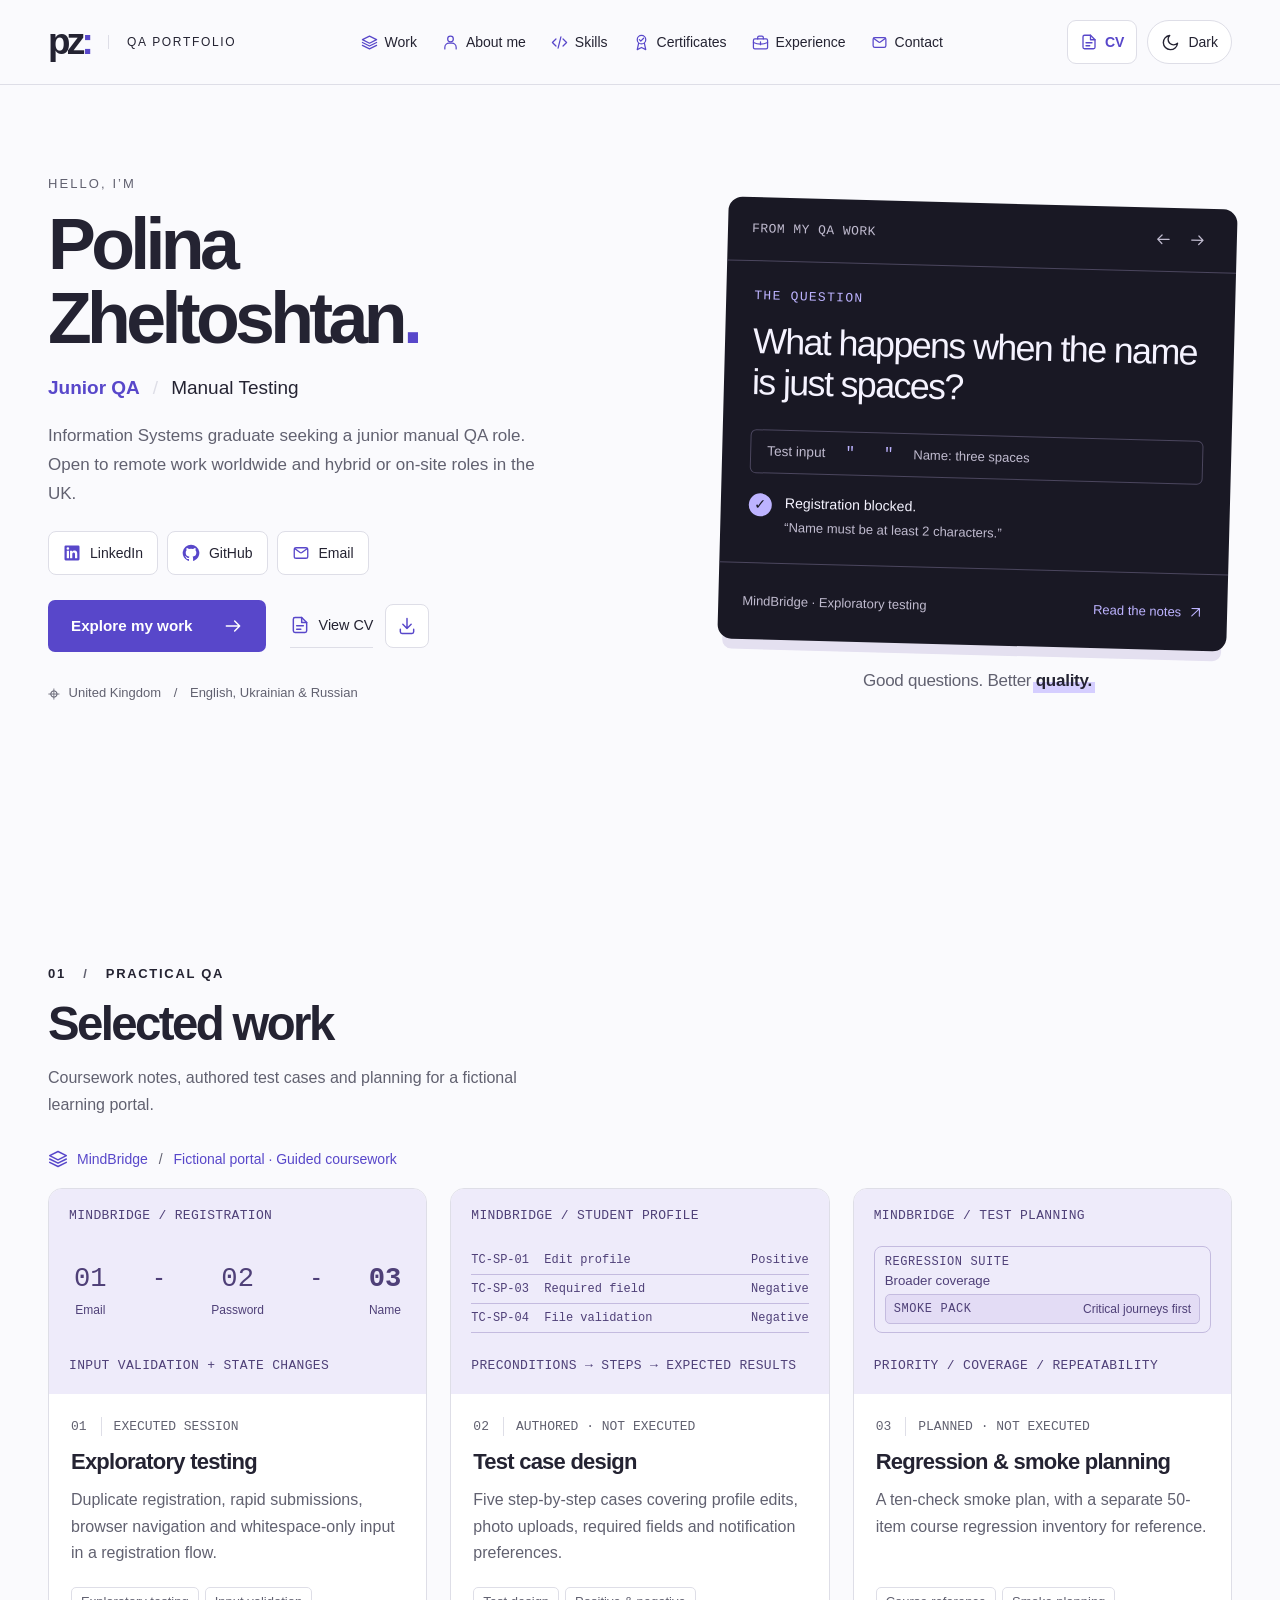
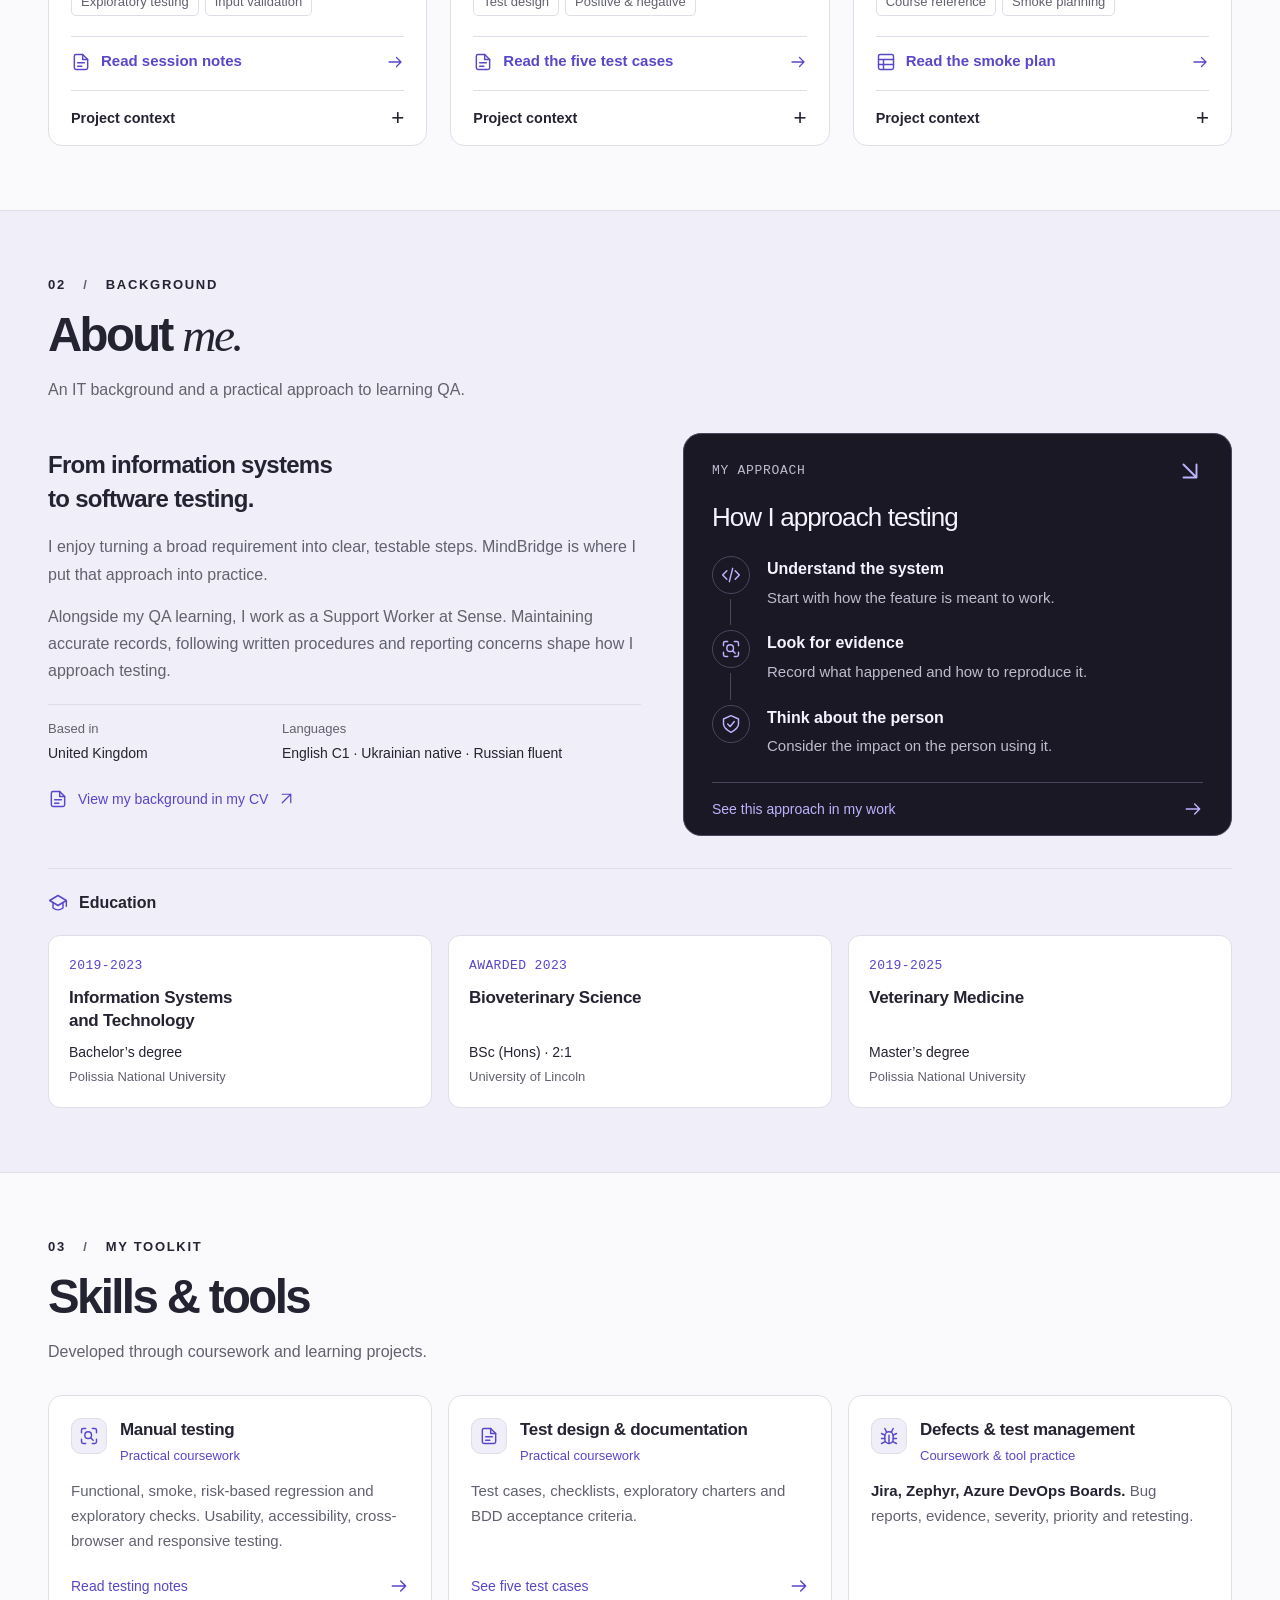
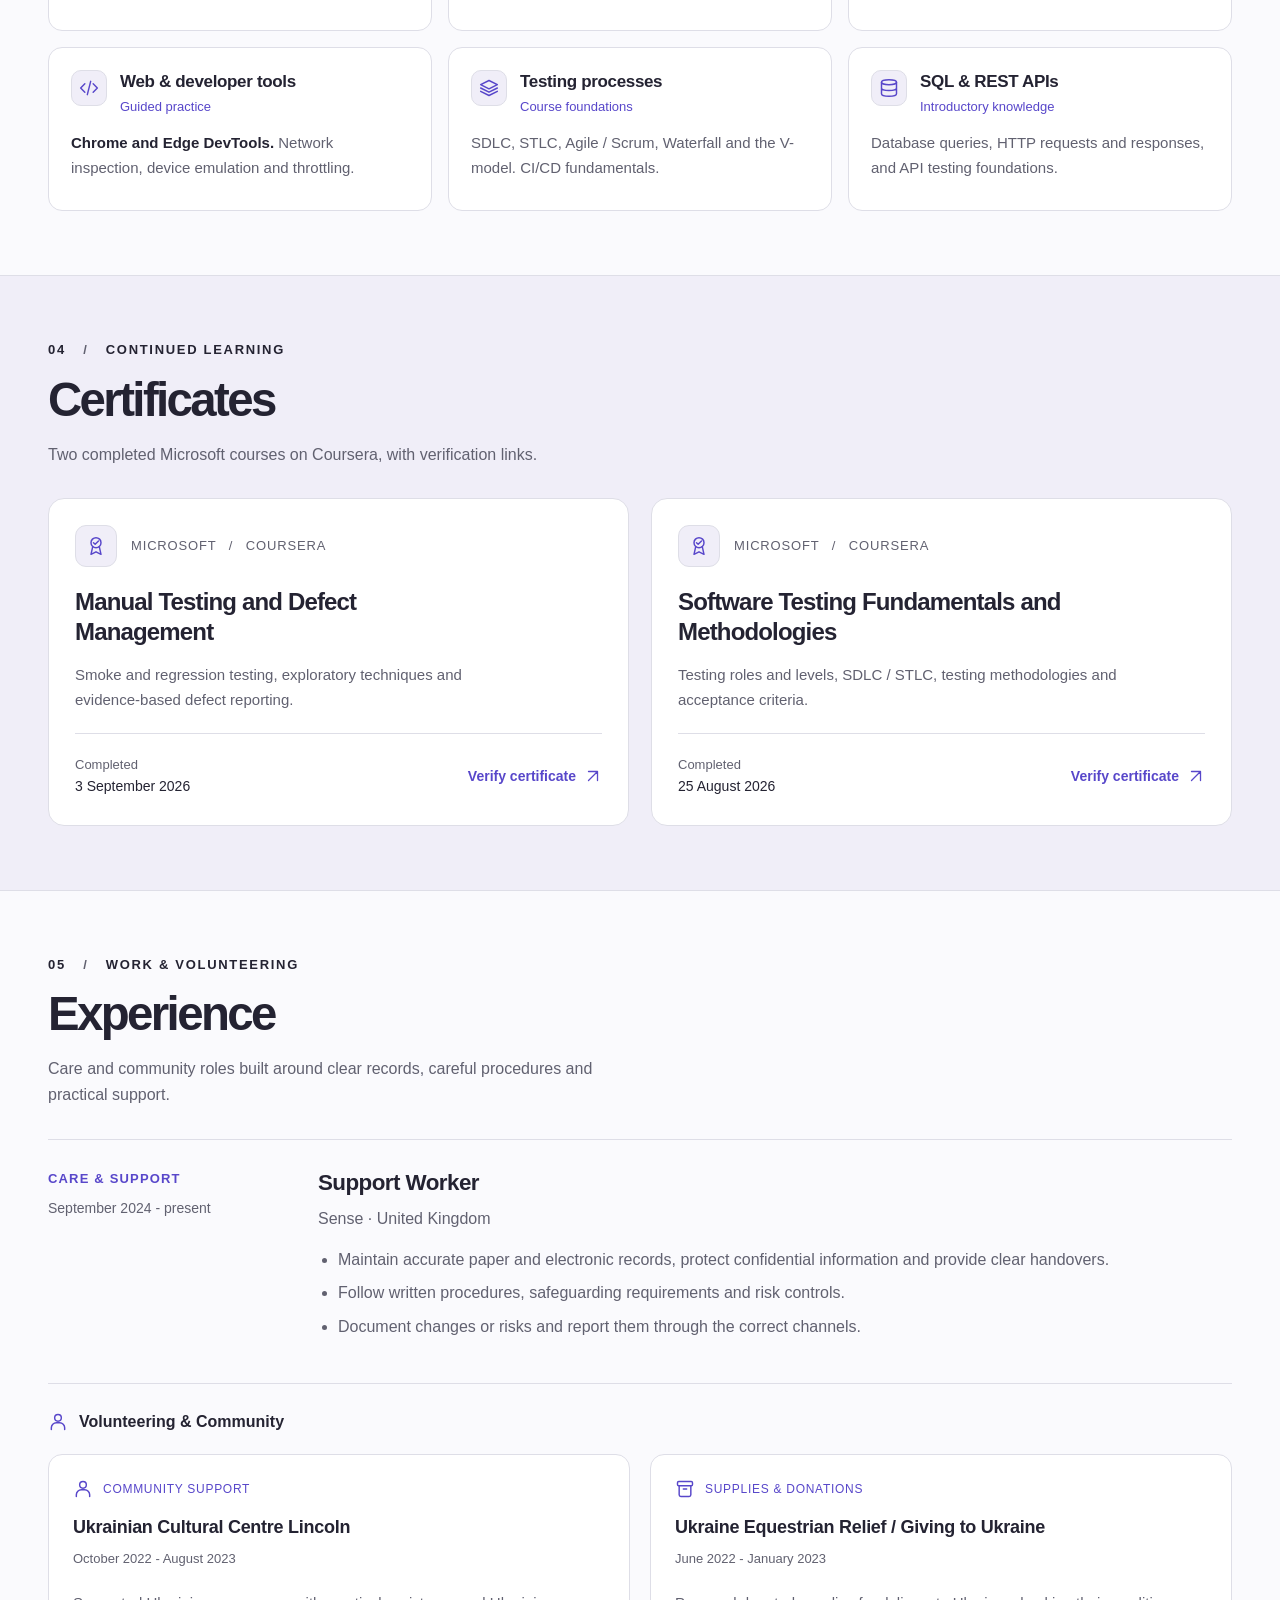
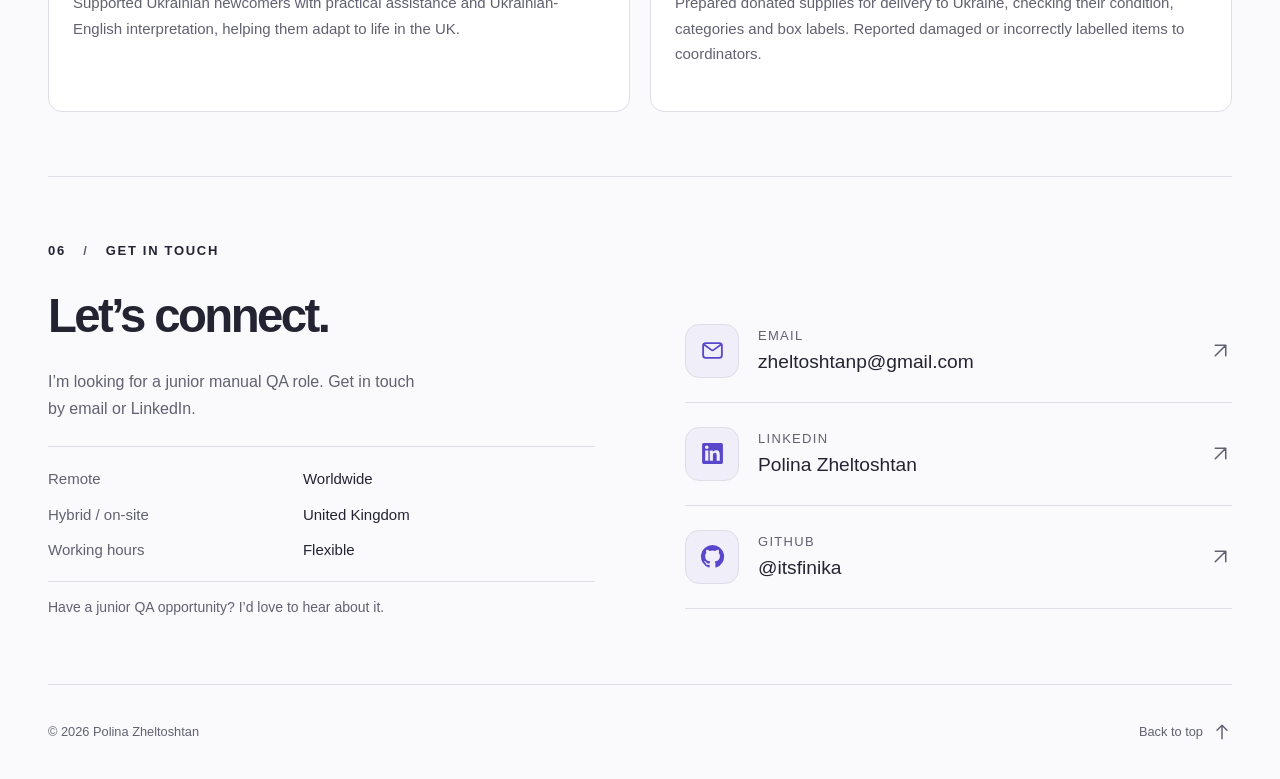
==== commit 2d8cc152: "Give the desktop introduction a full screen with balanced spacing" ====
--- a/index.html
+++ b/index.html
@@ -9,7 +9,7 @@
   <link rel="icon" href="favicon-indigo.svg" type="image/svg+xml">
   <link rel="stylesheet" href="styles.css?v=998db8b4237c">
   <link rel="stylesheet" href="theme.css?v=20420f927479">
-  <link rel="stylesheet" href="site.css?v=3de73f1bc0c9">
+  <link rel="stylesheet" href="site.css?v=55cc17b4c4d8">
   <link rel="stylesheet" href="navigation.css?v=a8dd16d30ea9">
   <script src="site.js?v=d96e5020fb11"></script>
   <!-- social-preview:start -->
--- a/site.css
+++ b/site.css
@@ -181,38 +181,38 @@
 .section .section-heading>p{max-width:62ch;margin:0;line-height:1.65;text-wrap:pretty;overflow-wrap:break-word}
 @media(max-width:650px){.section-heading{gap:12px}}
 
-/* Align desktop work rows using their content, without fixed empty space. */
-.project-context .case-content{padding:8px 0 20px}
-.project-context .case-content>h4{margin:0 0 8px;line-height:1.5}
-.project-context .case-content>p{margin:0 0 20px;overflow-wrap:anywhere}
-.context-downloads .artifact-link{min-height:48px;align-items:flex-start;line-height:1.6}
-.context-downloads .link-label{align-items:flex-start}
-.context-downloads .link-label>.icon{margin-top:calc((1.6em - 20px)/2)}
-@media(min-width:1101px){
+/* Align desktop work rows using their content, without fixed empty space. */
+.project-context .case-content{padding:8px 0 20px}
+.project-context .case-content>h4{margin:0 0 8px;line-height:1.5}
+.project-context .case-content>p{margin:0 0 20px;overflow-wrap:anywhere}
+.context-downloads .artifact-link{min-height:48px;align-items:flex-start;line-height:1.6}
+.context-downloads .link-label{align-items:flex-start}
+.context-downloads .link-label>.icon{margin-top:calc((1.6em - 20px)/2)}
+@media(min-width:1101px){
   .project-meta{min-height:var(--work-meta-height,0px)}
   .project h3{min-height:var(--work-title-height,0px)}
   .project-body>p:not(.project-meta){min-height:var(--work-description-height,0px)}
-  .project-body .tags{min-height:var(--work-tags-height,0px)}
-  .project-body>.read-evidence{min-height:var(--work-action-height,54px);align-items:flex-start}
-  .project-body>.read-evidence>.link-label{align-items:flex-start}
-  .project-body>.read-evidence>.link-label>.icon{margin-top:calc((1.5em - 20px)/2)}
-  .project-body>.read-evidence>.icon{margin-top:calc((1.5em - 18px)/2)}
-  .project-body>.project-context>summary{min-height:var(--work-summary-height,54px)}
-  .project-context .case-content>h4:nth-of-type(1){min-height:var(--context-heading-1-height,0px)}
-  .project-context .case-content>p:nth-of-type(1){min-height:var(--context-description-1-height,0px)}
-  .project-context .case-content>h4:nth-of-type(2){min-height:var(--context-heading-2-height,0px)}
-  .project-context .case-content>p:nth-of-type(2){min-height:var(--context-description-2-height,0px)}
-  .context-downloads{min-height:var(--context-downloads-height,0px)}
-  .context-downloads>.artifact-link:nth-child(1){min-height:var(--context-download-1-height,48px)}
-  .context-downloads>.artifact-link:nth-child(2){min-height:var(--context-download-2-height,48px)}
-}
+  .project-body .tags{min-height:var(--work-tags-height,0px)}
+  .project-body>.read-evidence{min-height:var(--work-action-height,54px);align-items:flex-start}
+  .project-body>.read-evidence>.link-label{align-items:flex-start}
+  .project-body>.read-evidence>.link-label>.icon{margin-top:calc((1.5em - 20px)/2)}
+  .project-body>.read-evidence>.icon{margin-top:calc((1.5em - 18px)/2)}
+  .project-body>.project-context>summary{min-height:var(--work-summary-height,54px)}
+  .project-context .case-content>h4:nth-of-type(1){min-height:var(--context-heading-1-height,0px)}
+  .project-context .case-content>p:nth-of-type(1){min-height:var(--context-description-1-height,0px)}
+  .project-context .case-content>h4:nth-of-type(2){min-height:var(--context-heading-2-height,0px)}
+  .project-context .case-content>p:nth-of-type(2){min-height:var(--context-description-2-height,0px)}
+  .context-downloads{min-height:var(--context-downloads-height,0px)}
+  .context-downloads>.artifact-link:nth-child(1){min-height:var(--context-download-1-height,48px)}
+  .context-downloads>.artifact-link:nth-child(2){min-height:var(--context-download-2-height,48px)}
+}
 
 /* Rotating examples share one grid cell so the hero never jumps between cards. */
 .note-carousel .note-top{padding-block:12px;min-height:64px;gap:12px;flex-wrap:wrap}
-.note-carousel[data-ready] .note-deck{display:grid;overflow:hidden}
+.note-carousel[data-ready] .note-deck{display:grid;overflow:hidden}
 .note-carousel[data-ready] .note-slide{grid-area:1/1;display:flex;flex-direction:column;min-width:0}
-.note-carousel[data-ready] .note-slide[hidden]{display:flex;visibility:hidden;pointer-events:none}
-.note-carousel[data-ready] .note-slide[data-leaving]{visibility:visible;pointer-events:none}
+.note-carousel[data-ready] .note-slide[hidden]{display:flex;visibility:hidden;pointer-events:none}
+.note-carousel[data-ready] .note-slide[data-leaving]{visibility:visible;pointer-events:none}
 .note-carousel .note-body{flex:1;min-width:0}
 .note-carousel .test-input code{font-size:1rem;white-space:normal;overflow-wrap:anywhere}
 .note-carousel .test-input code[aria-label]{white-space:pre}
@@ -226,22 +226,22 @@
 .note-actions>button{width:32px;height:32px}
 .note-actions .icon{width:17px;height:17px}
 .note-carousel .note-actions[hidden]{display:none}
-.note-announcement{position:absolute;width:1px;height:1px;padding:0;margin:-1px;overflow:hidden;clip-path:inset(50%);white-space:nowrap;border:0}
-
-/* Neighbouring cards share their natural text rows without fixed heights. */
-@supports(grid-template-rows:subgrid){
-  @media(min-width:541px){
-    .skill-card,.certificate-card{display:grid;grid-template-columns:minmax(0,1fr);grid-template-rows:subgrid;grid-row:span 4;row-gap:0}
-    .skill-heading{display:grid;grid-template-columns:36px minmax(0,1fr);grid-template-rows:subgrid;grid-row:1 / span 2;row-gap:0}
-    .skill-heading>.feature-icon{grid-column:1;grid-row:1 / span 2;align-self:start}
-    .skill-heading>div{display:grid;grid-template-rows:subgrid;grid-column:2;grid-row:1 / span 2;row-gap:0}
-    .skill-heading h3,.skill-heading .skill-level{align-self:start}
-    .skill-description{grid-row:3;align-self:start}
-    .skill-evidence{grid-row:4;align-self:start}
-    .certificate-top,.certificate-card>h3,.certificate-card>p{align-self:start}
-    .certificate-bottom{margin-top:0;align-items:flex-start}
-  }
-}
+.note-announcement{position:absolute;width:1px;height:1px;padding:0;margin:-1px;overflow:hidden;clip-path:inset(50%);white-space:nowrap;border:0}
+
+/* Neighbouring cards share their natural text rows without fixed heights. */
+@supports(grid-template-rows:subgrid){
+  @media(min-width:541px){
+    .skill-card,.certificate-card{display:grid;grid-template-columns:minmax(0,1fr);grid-template-rows:subgrid;grid-row:span 4;row-gap:0}
+    .skill-heading{display:grid;grid-template-columns:36px minmax(0,1fr);grid-template-rows:subgrid;grid-row:1 / span 2;row-gap:0}
+    .skill-heading>.feature-icon{grid-column:1;grid-row:1 / span 2;align-self:start}
+    .skill-heading>div{display:grid;grid-template-rows:subgrid;grid-column:2;grid-row:1 / span 2;row-gap:0}
+    .skill-heading h3,.skill-heading .skill-level{align-self:start}
+    .skill-description{grid-row:3;align-self:start}
+    .skill-evidence{grid-row:4;align-self:start}
+    .certificate-top,.certificate-card>h3,.certificate-card>p{align-self:start}
+    .certificate-bottom{margin-top:0;align-items:flex-start}
+  }
+}
 @media(max-width:540px){.note-carousel .note-top{padding-block:9px;min-height:58px}.note-carousel .test-input{gap:7px 14px}}
 @media print{.note-carousel .note-actions{display:none}.note-carousel[data-ready] .note-deck{display:block}.note-carousel[data-ready] .note-slide[hidden]{display:none}}
 
@@ -253,22 +253,34 @@
 .volunteer-kind .icon{flex:none}
 .volunteer-card h4{font-size:1.125rem;line-height:1.4;letter-spacing:-.015em;text-wrap:pretty}
 .volunteer-card p{font-size:.9375rem;line-height:1.7;color:var(--muted);margin-top:14px}
-.volunteer-card .volunteer-date{font-size:.8125rem;margin-top:8px}
-/* Keep matching rows aligned when neighbouring titles or dates wrap. */
-@supports(grid-template-rows:subgrid){
-  @media(min-width:801px){
-    .volunteer-card,.education-grid article{display:grid;grid-template-columns:minmax(0,1fr);grid-template-rows:subgrid;grid-row:span 4;row-gap:0}
-    .volunteer-card>*,.education-grid article>*{align-self:start;min-width:0}
-    .volunteer-kind{margin:0 0 16px}
-    .volunteer-card .volunteer-date{margin:8px 0 20px}
-    .volunteer-card>p:last-child{margin:0 0 20px}
-    .education-grid h4{min-height:0}
-  }
-}
+.volunteer-card .volunteer-date{font-size:.8125rem;margin-top:8px}
+/* Keep matching rows aligned when neighbouring titles or dates wrap. */
+@supports(grid-template-rows:subgrid){
+  @media(min-width:801px){
+    .volunteer-card,.education-grid article{display:grid;grid-template-columns:minmax(0,1fr);grid-template-rows:subgrid;grid-row:span 4;row-gap:0}
+    .volunteer-card>*,.education-grid article>*{align-self:start;min-width:0}
+    .volunteer-kind{margin:0 0 16px}
+    .volunteer-card .volunteer-date{margin:8px 0 20px}
+    .volunteer-card>p:last-child{margin:0 0 20px}
+    .education-grid h4{min-height:0}
+  }
+}
 .work-preferences{display:grid;gap:12px;margin:24px 0 0;padding:20px 0;border-block:1px solid var(--line)}
-.work-preferences>div{display:grid;grid-template-columns:minmax(0,.9fr) minmax(0,1.1fr);gap:16px;font-size:.9375rem;line-height:1.55;overflow-wrap:anywhere}
+.work-preferences>div{display:grid;grid-template-columns:minmax(0,.9fr) minmax(0,1.1fr);gap:16px;font-size:.9375rem;line-height:1.55;overflow-wrap:anywhere}
 .work-preferences dt{color:var(--muted)}
 .work-preferences dd{margin:0;font-weight:500;color:var(--ink)}
 .contact-grid>div>.availability-note{font-size:.875rem;margin-top:14px}
 @media(max-width:800px){.volunteer-grid{grid-template-columns:1fr}.volunteering{margin-top:28px;padding-top:24px}}
 @media(max-width:540px){.volunteer-card{padding:20px}.volunteer-grid{gap:14px}.volunteer-kind{margin-bottom:12px}.volunteer-card p{margin-top:12px}.work-preferences>div{gap:12px}}
+
+/* Give the desktop introduction its own screen, with a slightly raised composition.
+   The shared header offset includes 24px of anchor clearance. */
+@media screen and (min-width:801px){
+  .hero-personal{
+    min-height:calc(100vh - var(--site-header-offset,108px) + 24px);
+    min-height:calc(100svh - var(--site-header-offset,108px) + 24px);
+    /* Retain safe top padding; reduce the 48px lift on short screens. */
+    padding-bottom:calc(48px + clamp(0px,calc(100vh - 720px),96px));
+    padding-bottom:calc(48px + clamp(0px,calc(100svh - 720px),96px));
+  }
+}
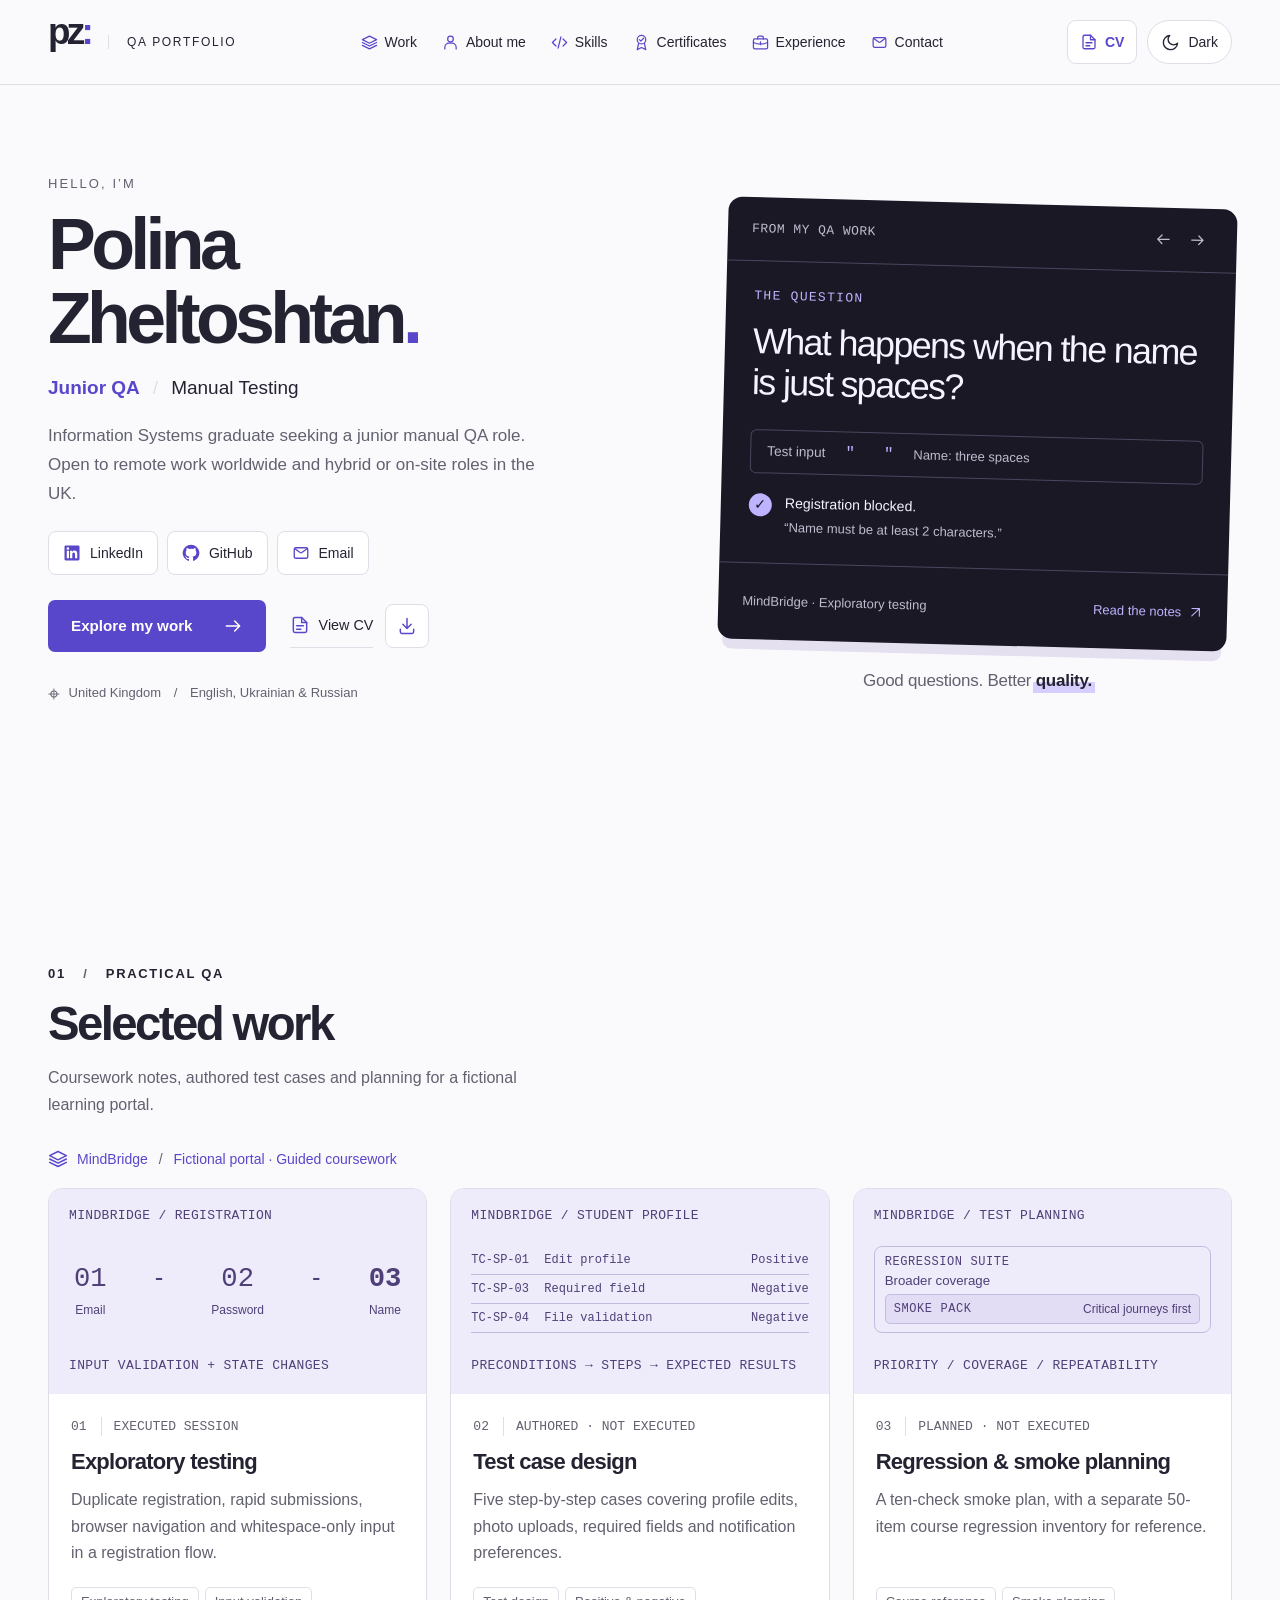
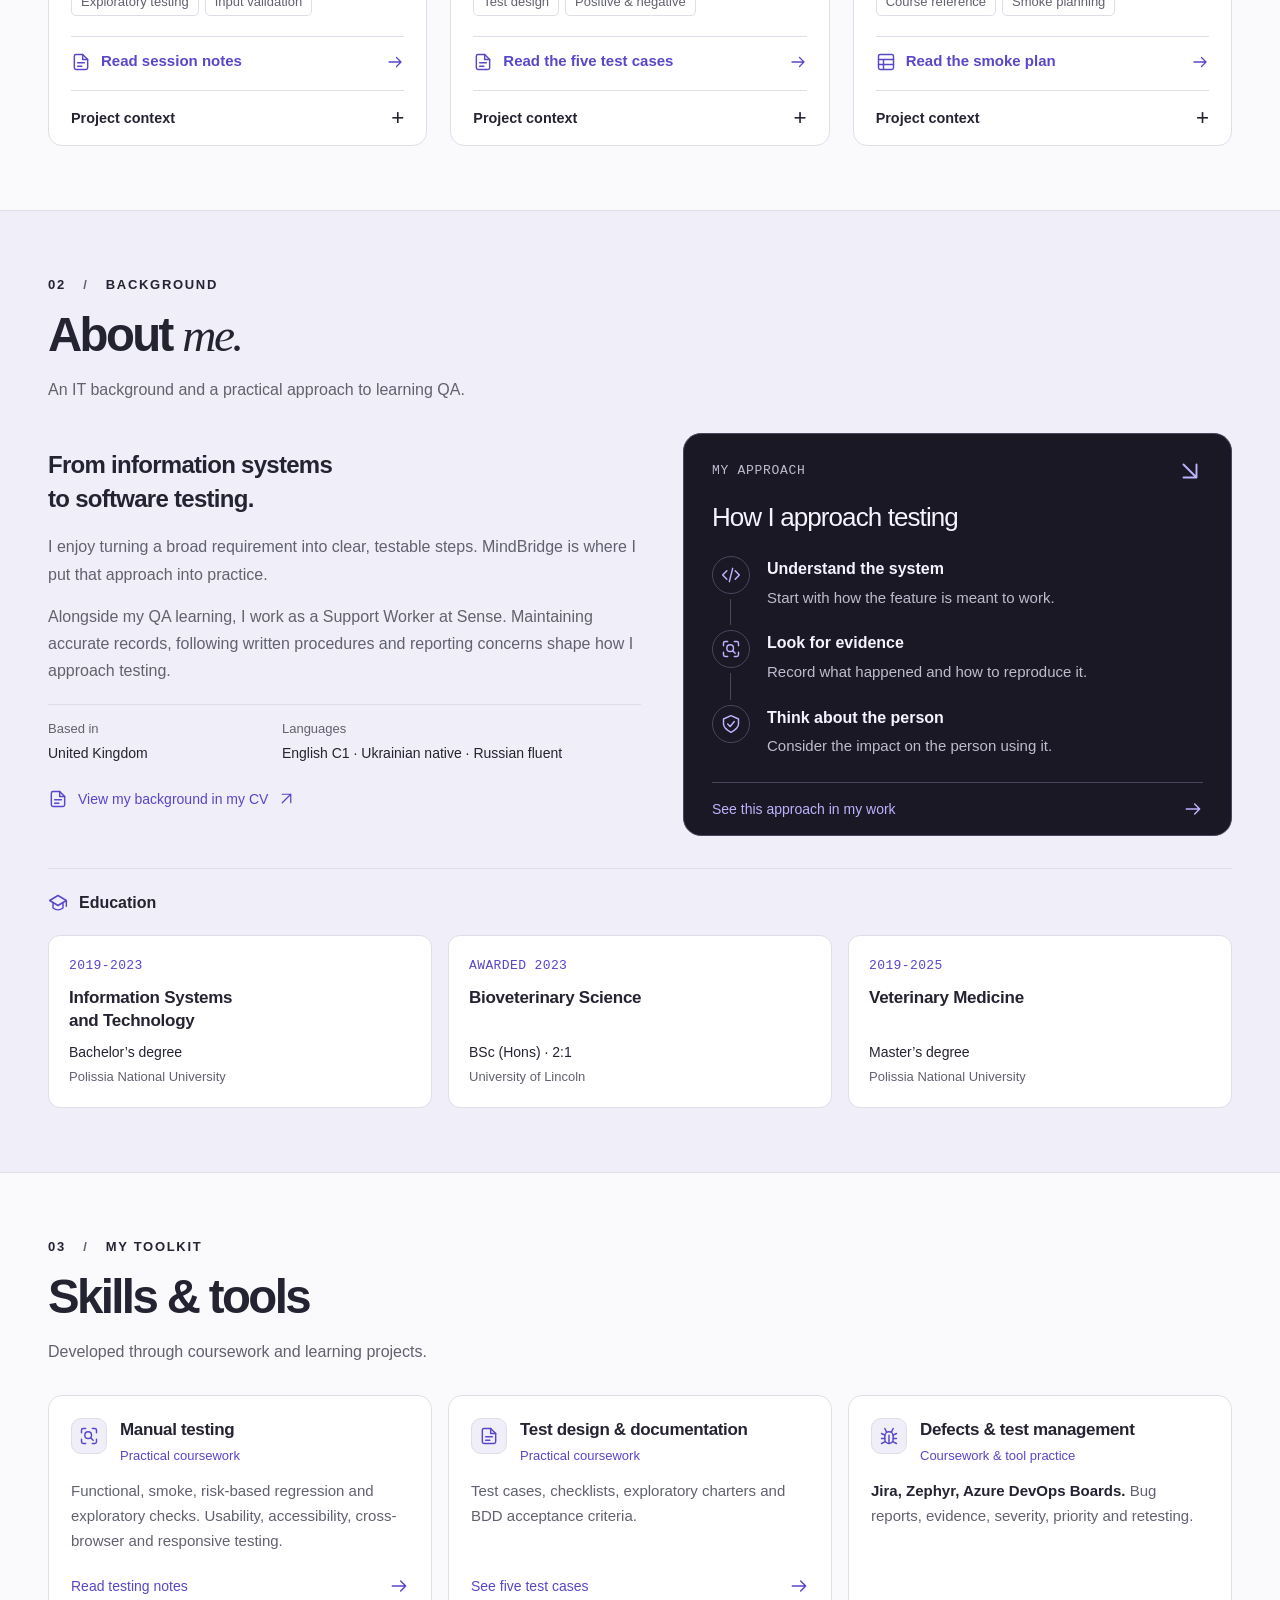
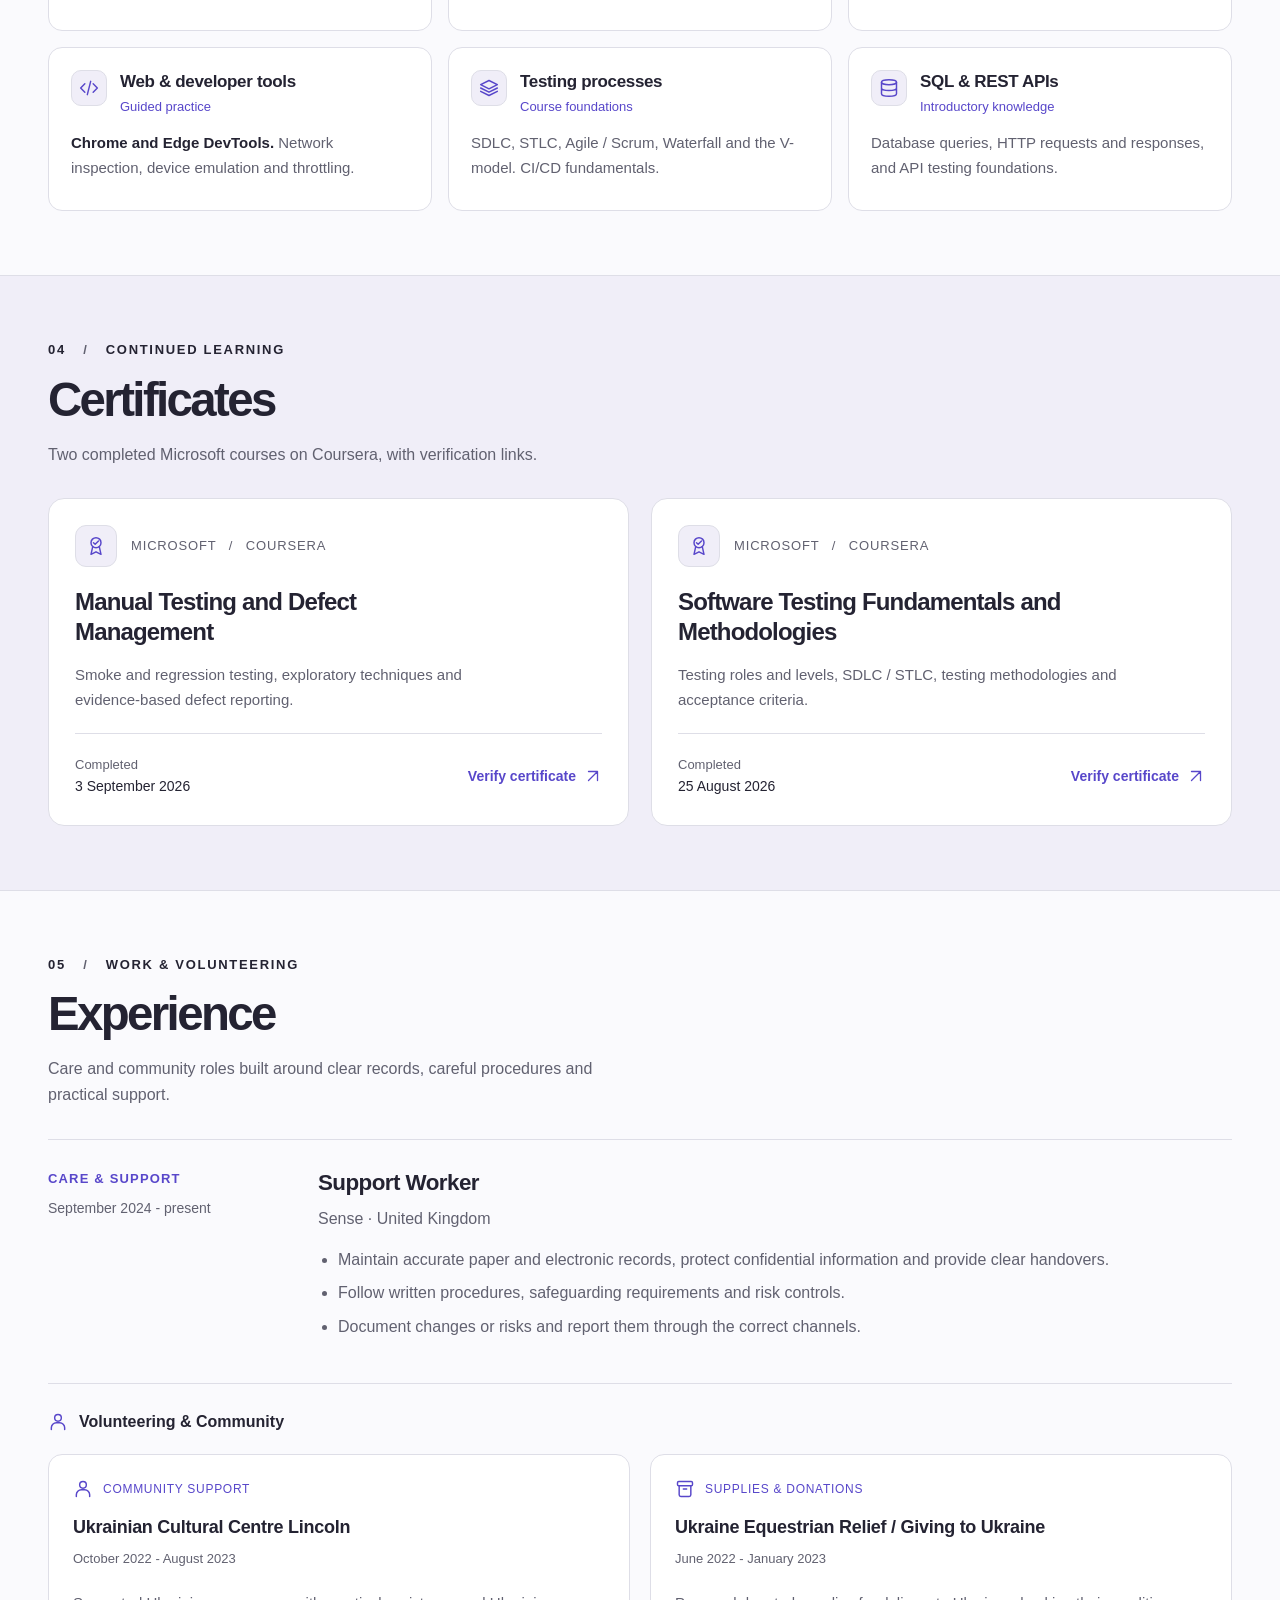
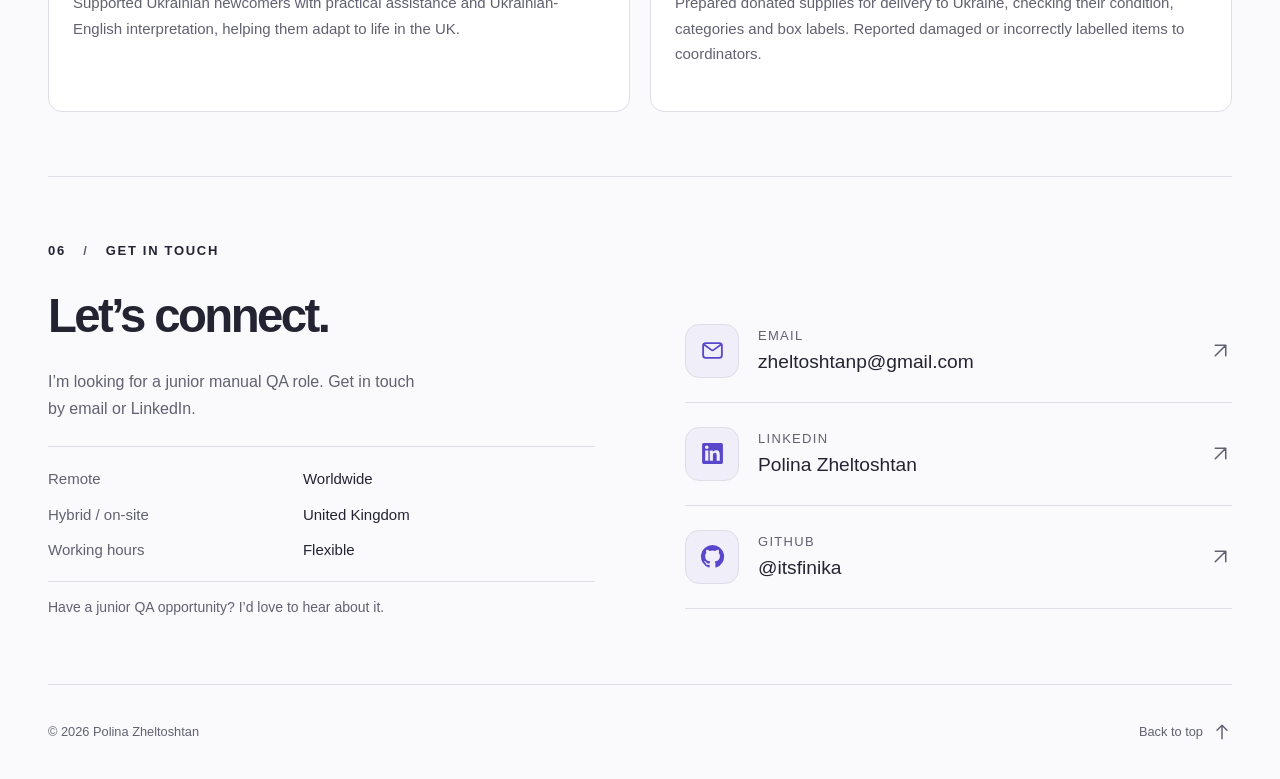
==== commit 97faf111: "Optically centre the header monogram with the navigation row" ====
--- a/index.html
+++ b/index.html
@@ -9,8 +9,8 @@
   <link rel="icon" href="favicon-indigo.svg" type="image/svg+xml">
   <link rel="stylesheet" href="styles.css?v=998db8b4237c">
   <link rel="stylesheet" href="theme.css?v=20420f927479">
-  <link rel="stylesheet" href="site.css?v=55cc17b4c4d8">
-  <link rel="stylesheet" href="navigation.css?v=a8dd16d30ea9">
+  <link rel="stylesheet" href="site.css?v=faa68e4f0ca7">
+  <link rel="stylesheet" href="navigation.css?v=262948231c43">
   <script src="site.js?v=d96e5020fb11"></script>
   <!-- social-preview:start -->
   <link rel="canonical" href="https://itsfinika.github.io/">
--- a/site.css
+++ b/site.css
@@ -284,3 +284,22 @@
     padding-bottom:calc(48px + clamp(0px,calc(100svh - 720px),96px));
   }
 }
+
+/* Expand the shared page edges gradually on large desktop displays. */
+@media screen and (min-width:1440px){
+  .portfolio-page .wrap{width:min(clamp(1240px,calc(25vw + 880px),1360px),calc(100% - 96px))}
+}
+@media screen and (min-width:1600px){
+  .hero-personal .hero-intro{max-width:560px;font-size:1.125rem}
+  .hero-proof .note-top{min-height:70px;padding:14px 26px;font-size:.875rem}
+  .hero-proof .note-body{padding:28px 32px}
+  .hero-proof .note-body h2{font-size:2.8rem}
+  .hero-proof .note-label{font-size:.875rem}
+  .hero-proof .test-input{font-size:.9375rem;margin-top:28px;padding:13px 18px}
+  .hero-proof .test-input .input-description{font-size:.875rem}
+  .hero-proof .note-result{gap:14px;margin-top:22px}
+  .hero-proof .note-result strong{font-size:.9375rem}
+  .hero-proof .note-result p{font-size:.875rem}
+  .hero-proof .note-bottom{padding:18px 26px;font-size:.875rem}
+  .hero-proof .hero-motto{font-size:1.125rem}
+}
--- a/navigation.css
+++ b/navigation.css
@@ -4,7 +4,9 @@
 .site-header{position:relative;z-index:20;background:var(--paper);border-bottom:1px solid var(--line)}
 .site-header[data-ready]{position:sticky;top:0}
 .site-header .header{min-height:84px;gap:20px;border:0;padding-block:12px;flex-wrap:nowrap}
-.site-header .brand{flex-shrink:0}
+.site-header .brand{flex-shrink:0;min-height:44px}
+/* Centre the visible lowercase mark, compensating for the font's unused ascender space. */
+.site-header .monogram{transform:translateY(-.27em)}
 .site-header .header .section-jump{display:block;flex:1;min-width:0;margin:0}
 .section-jump-menu{border:0}
 .section-jump-menu>summary{display:none}
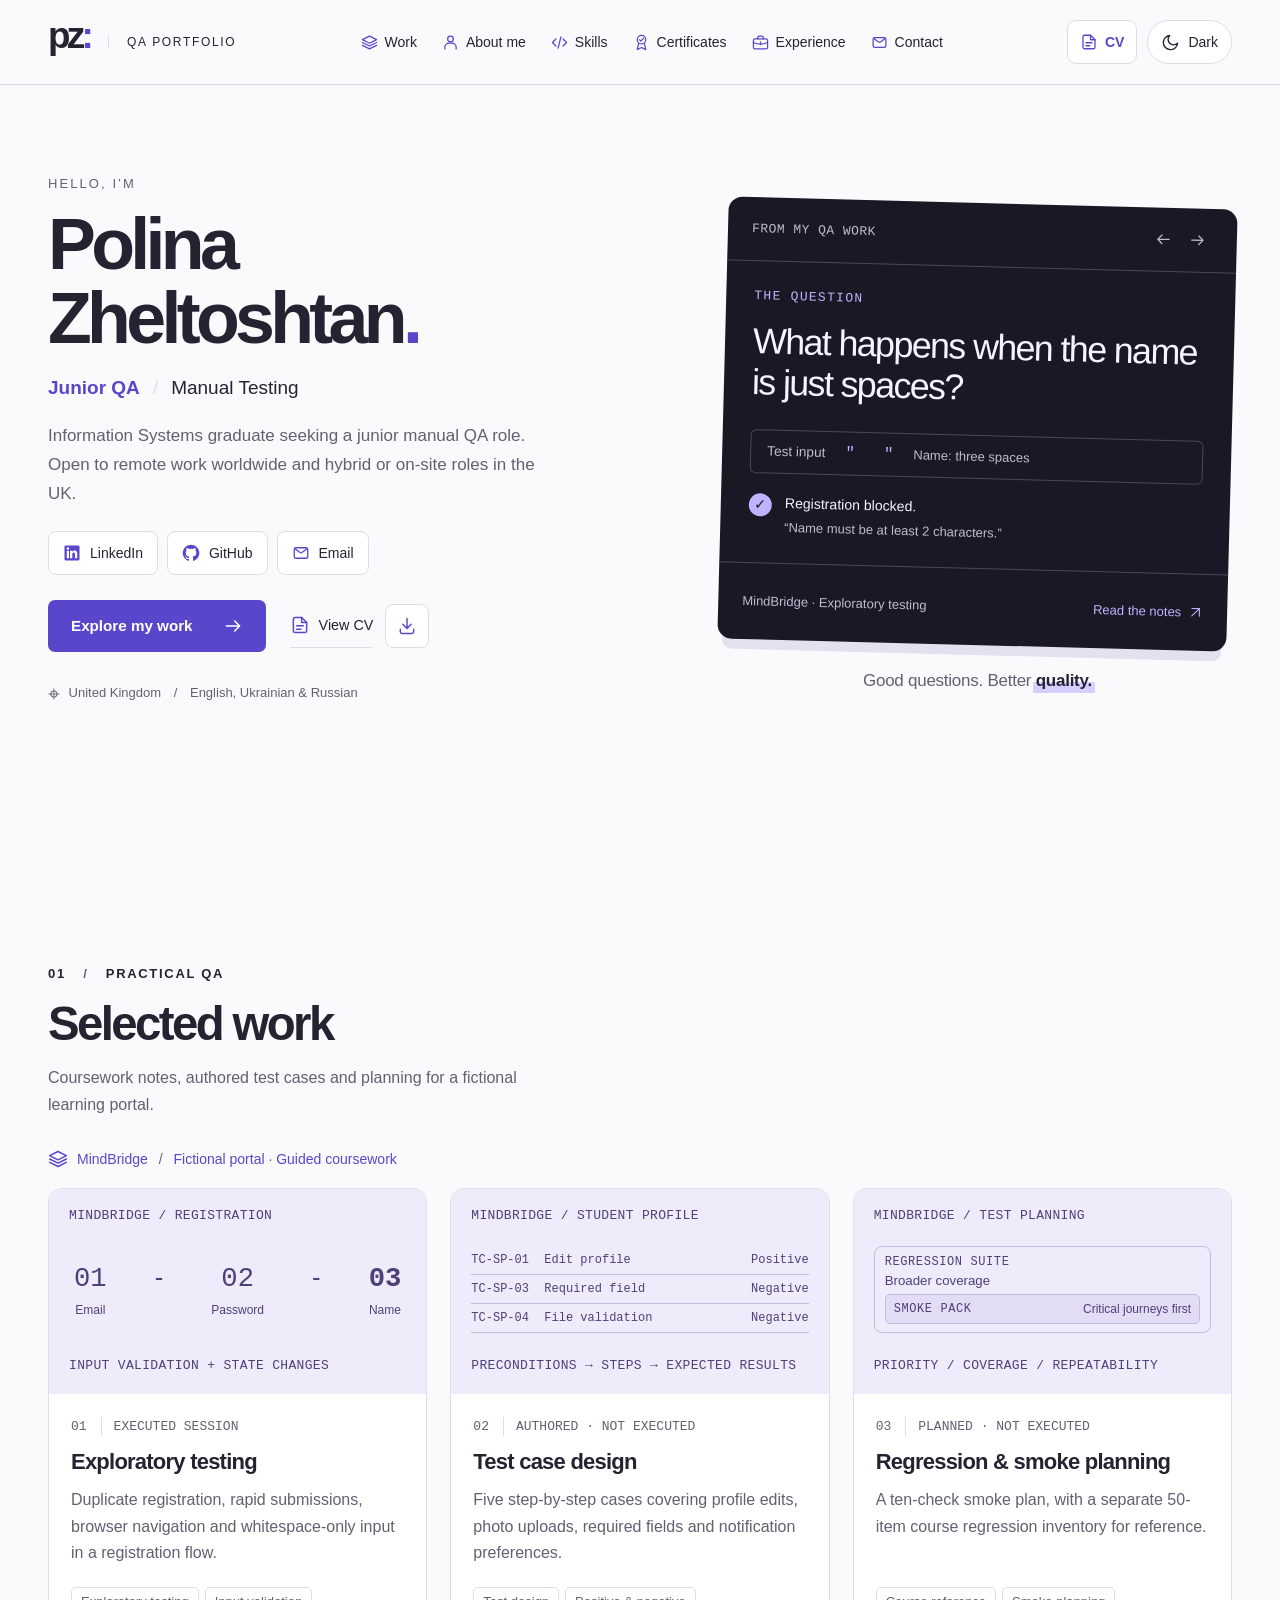
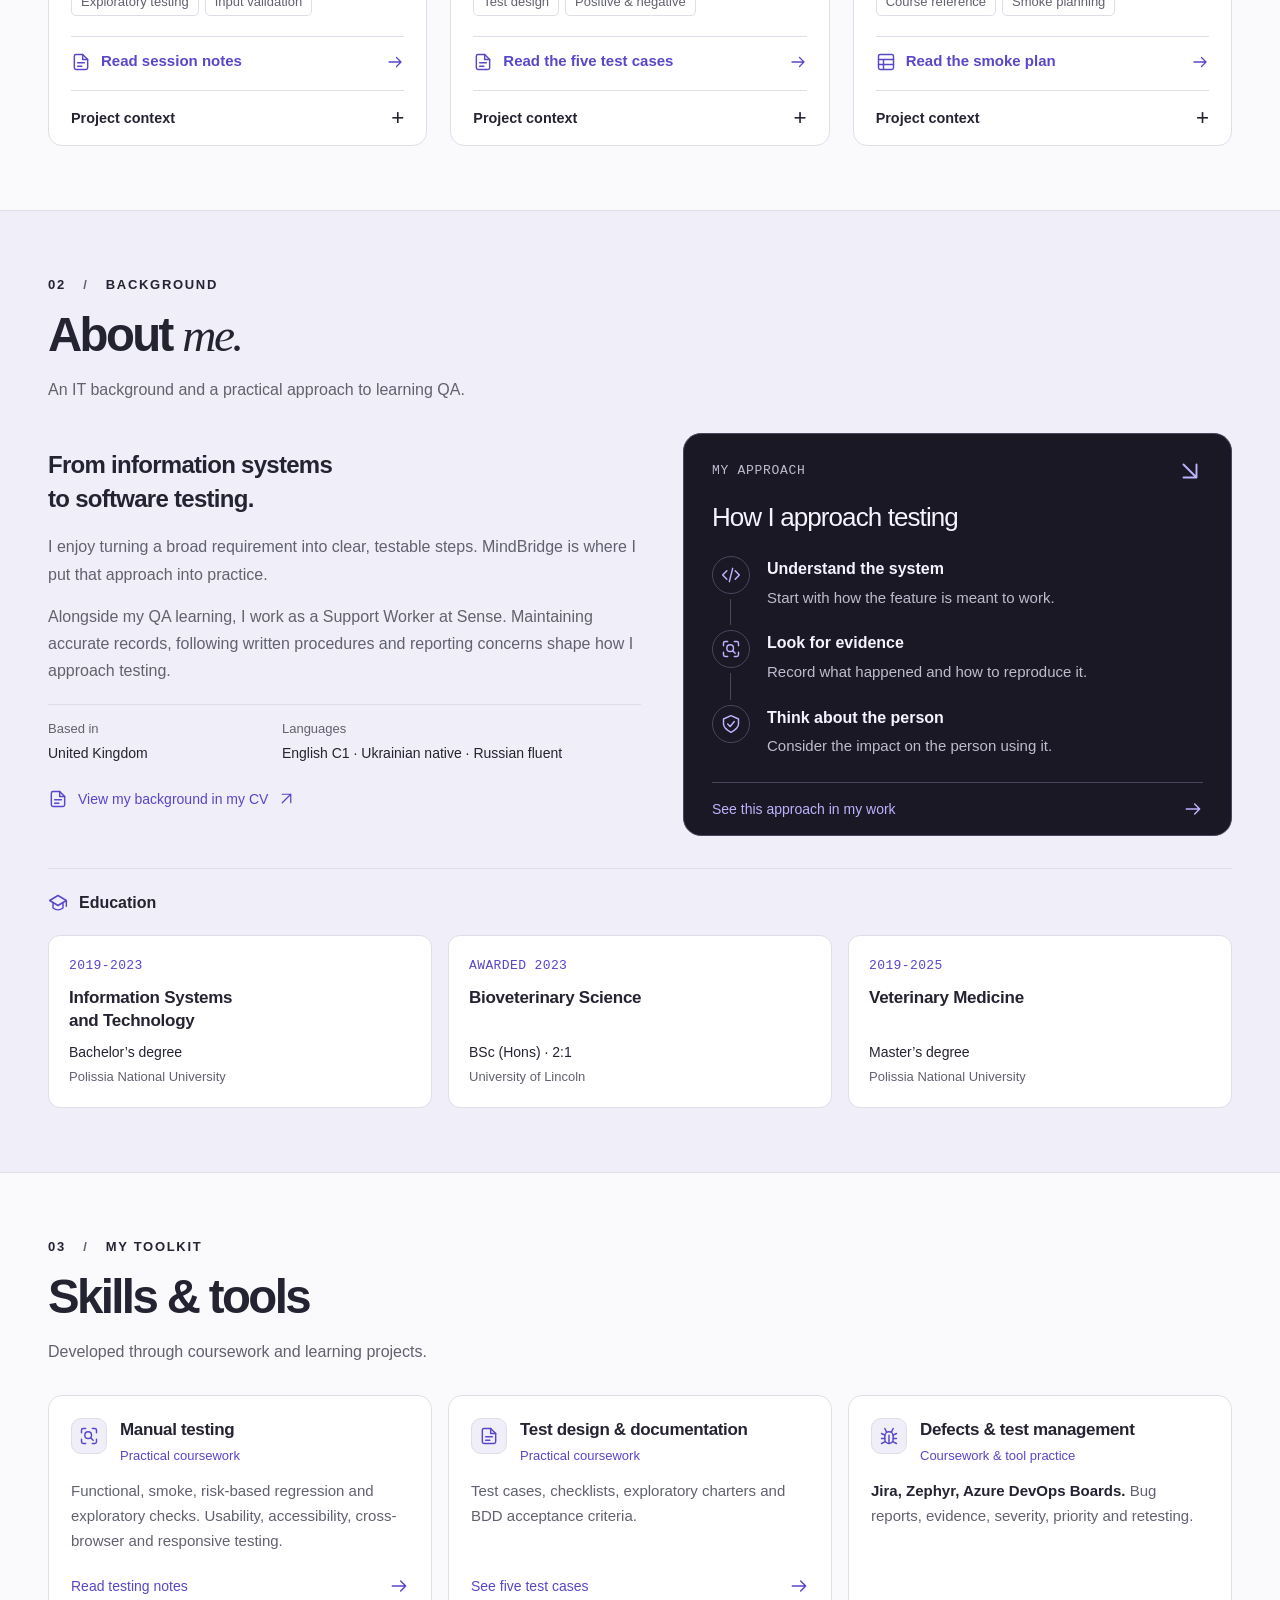
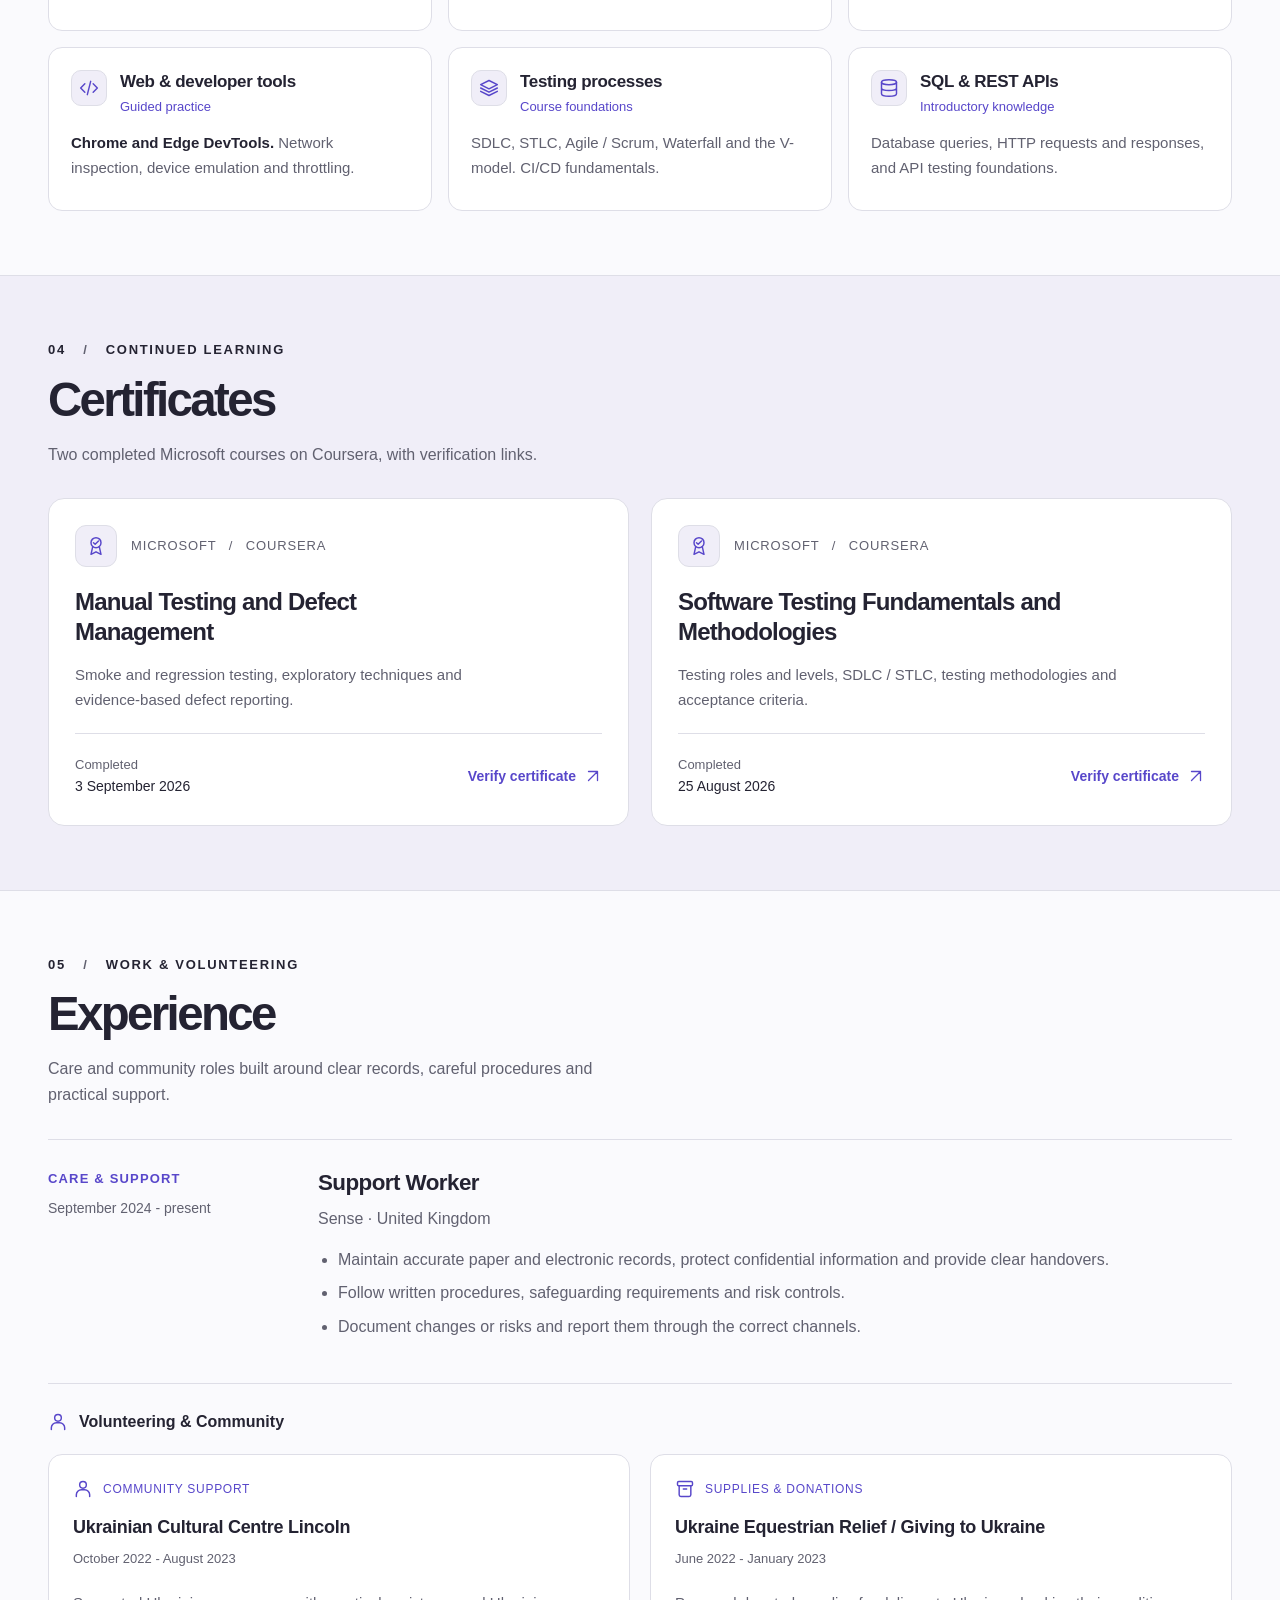
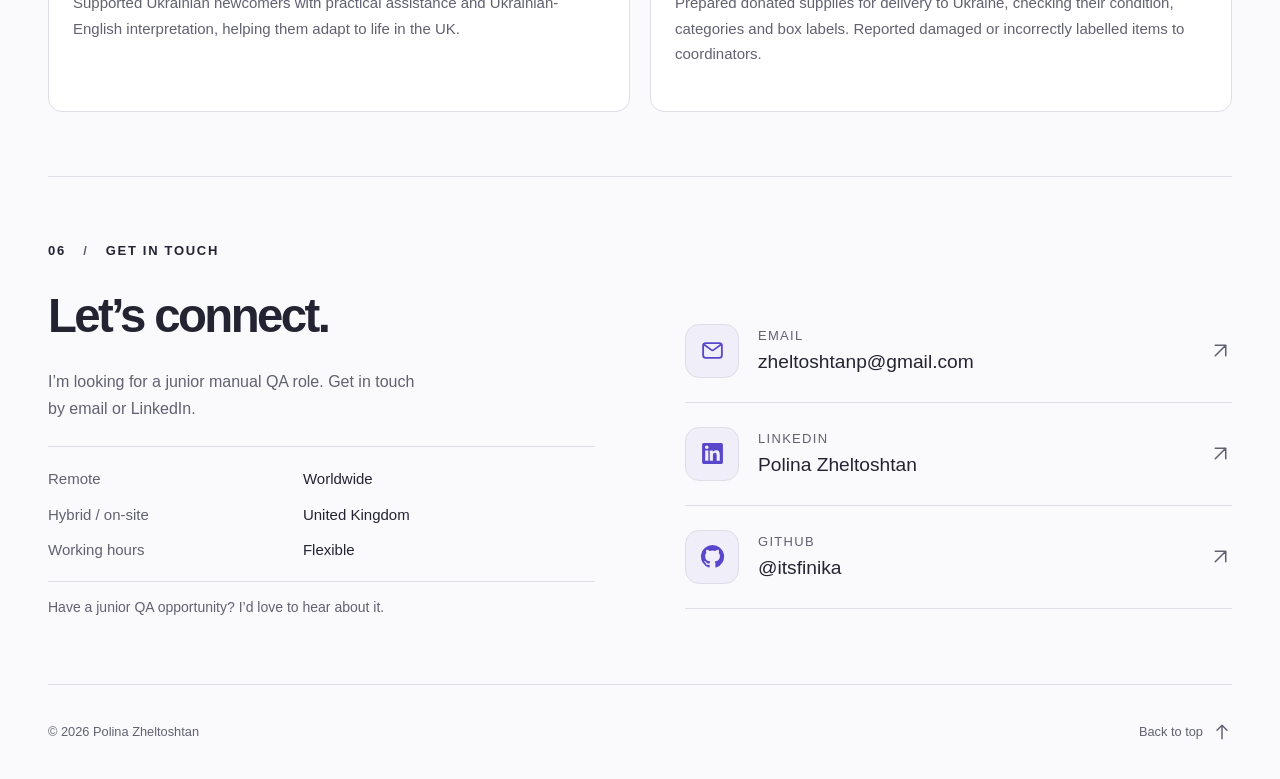
==== commit 6c4334cc: "Align the monogram letter bodies with header labels" ====
--- a/index.html
+++ b/index.html
@@ -8,10 +8,10 @@
   <title>Polina Zheltoshtan - QA Portfolio</title>
   <link rel="icon" href="favicon-indigo.svg" type="image/svg+xml">
   <link rel="stylesheet" href="styles.css?v=998db8b4237c">
-  <link rel="stylesheet" href="theme.css?v=20420f927479">
+  <link rel="stylesheet" href="theme.css?v=c967b7323688">
   <link rel="stylesheet" href="site.css?v=faa68e4f0ca7">
-  <link rel="stylesheet" href="navigation.css?v=262948231c43">
-  <script src="site.js?v=d96e5020fb11"></script>
+  <link rel="stylesheet" href="navigation.css?v=ef844383f183">
+  <script src="site.js?v=d3e260b50186"></script>
   <!-- social-preview:start -->
   <link rel="canonical" href="https://itsfinika.github.io/">
   <meta property="og:title" content="Polina Zheltoshtan - QA Portfolio">
@@ -19,7 +19,7 @@
   <meta property="og:type" content="website">
   <meta property="og:site_name" content="Polina Zheltoshtan | QA Portfolio">
   <meta property="og:url" content="https://itsfinika.github.io/">
-  <meta property="og:image" content="https://itsfinika.github.io/og.png">
+  <meta property="og:image" content="https://itsfinika.github.io/og.png?v=c5916da21230">
   <meta property="og:image:type" content="image/png">
   <meta property="og:image:width" content="1733">
   <meta property="og:image:height" content="907">
@@ -27,7 +27,7 @@
   <meta name="twitter:card" content="summary_large_image">
   <meta name="twitter:title" content="Polina Zheltoshtan - QA Portfolio">
   <meta name="twitter:description" content="Polina Zheltoshtan, aspiring QA engineer based in the UK. Explore practical testing work, test cases and exploratory testing notes.">
-  <meta name="twitter:image" content="https://itsfinika.github.io/og.png">
+  <meta name="twitter:image" content="https://itsfinika.github.io/og.png?v=c5916da21230">
   <meta name="twitter:image:alt" content="Polina Zheltoshtan. QA Portfolio. Manual testing, test design and exploratory testing.">
   <!-- social-preview:end -->
 </head>
--- a/theme.css
+++ b/theme.css
@@ -2,3 +2,24 @@
 :root{--ink:#242332;--muted:#616170;--line:#dedee7;--paper:#fafafd;--dark:#191824;--brand:#5847ca;--accent:#bdb3ff;--marker:#d5ceff;--button-bg:#5847ca;--button-ink:#ffffff;--button-hover:#4938b7;--soft:#f0eef8;--surface:#ffffff;--note-ink:#f5f3ff;--note-muted:#c0bbcF;--note-line:#4b465e;--note-shadow:#e4e0f0;--illustration-bg:#eeebfa;--illustration-line:#c4bbdf;--illustration-ink:#4f4078;--illustration-inner:#e3dcf5;color:var(--ink);background:var(--paper);color-scheme:light}
 :root[data-theme="dark"]{--ink:#f1eff8;--muted:#b7b3c7;--line:#3c394b;--paper:#14141c;--dark:#1e1c2a;--brand:#bdb3ff;--accent:#bdb3ff;--marker:#514087;--button-bg:#bdb3ff;--button-ink:#201936;--button-hover:#d2caff;--soft:#1b1a25;--surface:#1c1b27;--note-ink:#f5f3ff;--note-muted:#c0bbcf;--note-line:#534a68;--note-shadow:#292437;--illustration-bg:#29233b;--illustration-line:#62537d;--illustration-ink:#d6c6f1;--illustration-inner:#3c3053;color-scheme:dark}
 body{color:var(--ink);background:var(--paper)}.monogram>span,summary:hover{color:var(--brand)}a:focus-visible,summary:focus-visible{outline-color:var(--brand)}.brand-caption{border-color:var(--line)}.eyebrow>span,.separator,.focus-strip i{color:var(--muted)}.highlight:after{background:var(--marker)}.primary{background:var(--button-bg);color:var(--button-ink)}.primary:hover{background:var(--button-hover)}.field-note{color:var(--note-ink);box-shadow:0 15px 0 -5px var(--note-shadow)}.note-top,.note-bottom{border-color:var(--note-line);color:var(--note-muted)}.test-input{border-color:var(--note-line);color:var(--note-muted)}.note-result p{color:var(--note-muted)}.check{color:var(--dark)}.focus-strip,.about-section{background:var(--soft)}.project{background:var(--surface)}.registration-visual,.profile-visual,.regression-visual{background:var(--illustration-bg);color:var(--illustration-ink)}.flow i,.flow-active,.mini-table em,.suite-diagram span{color:var(--illustration-ink)}.mini-table>div,.suite-diagram>div,.suite-diagram>div>div{border-color:var(--illustration-line)}.suite-diagram>div>div{background:var(--illustration-inner)}.tags span{color:var(--muted)}.skills dl>div,.education{border-color:var(--line)}.skip-link{background:var(--button-bg);color:var(--button-ink)}
+
+/* Only explicit theme changes animate; a saved theme is applied before first paint. */
+@media screen and (prefers-reduced-motion:no-preference){
+  /* Capture complete palettes, without half-finished hover colour transitions. */
+  :root[data-theme-transition],:root[data-theme-transition] *,
+  :root[data-theme-transition] *::before,:root[data-theme-transition] *::after{transition:none!important}
+  :root[data-theme-transition]::view-transition-group(root){animation:none}
+  :root[data-theme-transition]::view-transition-old(root),
+  :root[data-theme-transition]::view-transition-new(root){animation:none;mix-blend-mode:normal}
+  :root[data-theme-transition]::view-transition-old(root){z-index:1}
+  :root[data-theme-transition]::view-transition-new(root){z-index:2;animation:theme-reveal 520ms cubic-bezier(.22,.61,.36,1) both}
+  @keyframes theme-reveal{
+    from{clip-path:circle(0 at var(--theme-origin-x) var(--theme-origin-y))}
+    to{clip-path:circle(var(--theme-reveal-radius) at var(--theme-origin-x) var(--theme-origin-y))}
+  }
+  /* Colour-only fallback leaves layout and the animated navigation indicators alone. */
+  :root[data-theme-fading],:root[data-theme-fading] *{
+    transition:background-color 450ms ease,color 450ms ease,border-color 450ms ease,outline-color 450ms ease,box-shadow 450ms ease,fill 450ms ease,stroke 450ms ease!important;
+  }
+  :root[data-theme-fading] .highlight::after{transition:background-color 450ms ease}
+}
--- a/navigation.css
+++ b/navigation.css
@@ -5,8 +5,8 @@
 .site-header[data-ready]{position:sticky;top:0}
 .site-header .header{min-height:84px;gap:20px;border:0;padding-block:12px;flex-wrap:nowrap}
 .site-header .brand{flex-shrink:0;min-height:44px}
-/* Centre the visible lowercase mark, compensating for the font's unused ascender space. */
-.site-header .monogram{transform:translateY(-.27em)}
+/* Align the letter bodies with the labels, allowing the p descender to extend below. */
+.site-header .monogram{transform:translateY(-.15em)}
 .site-header .header .section-jump{display:block;flex:1;min-width:0;margin:0}
 .section-jump-menu{border:0}
 .section-jump-menu>summary{display:none}
